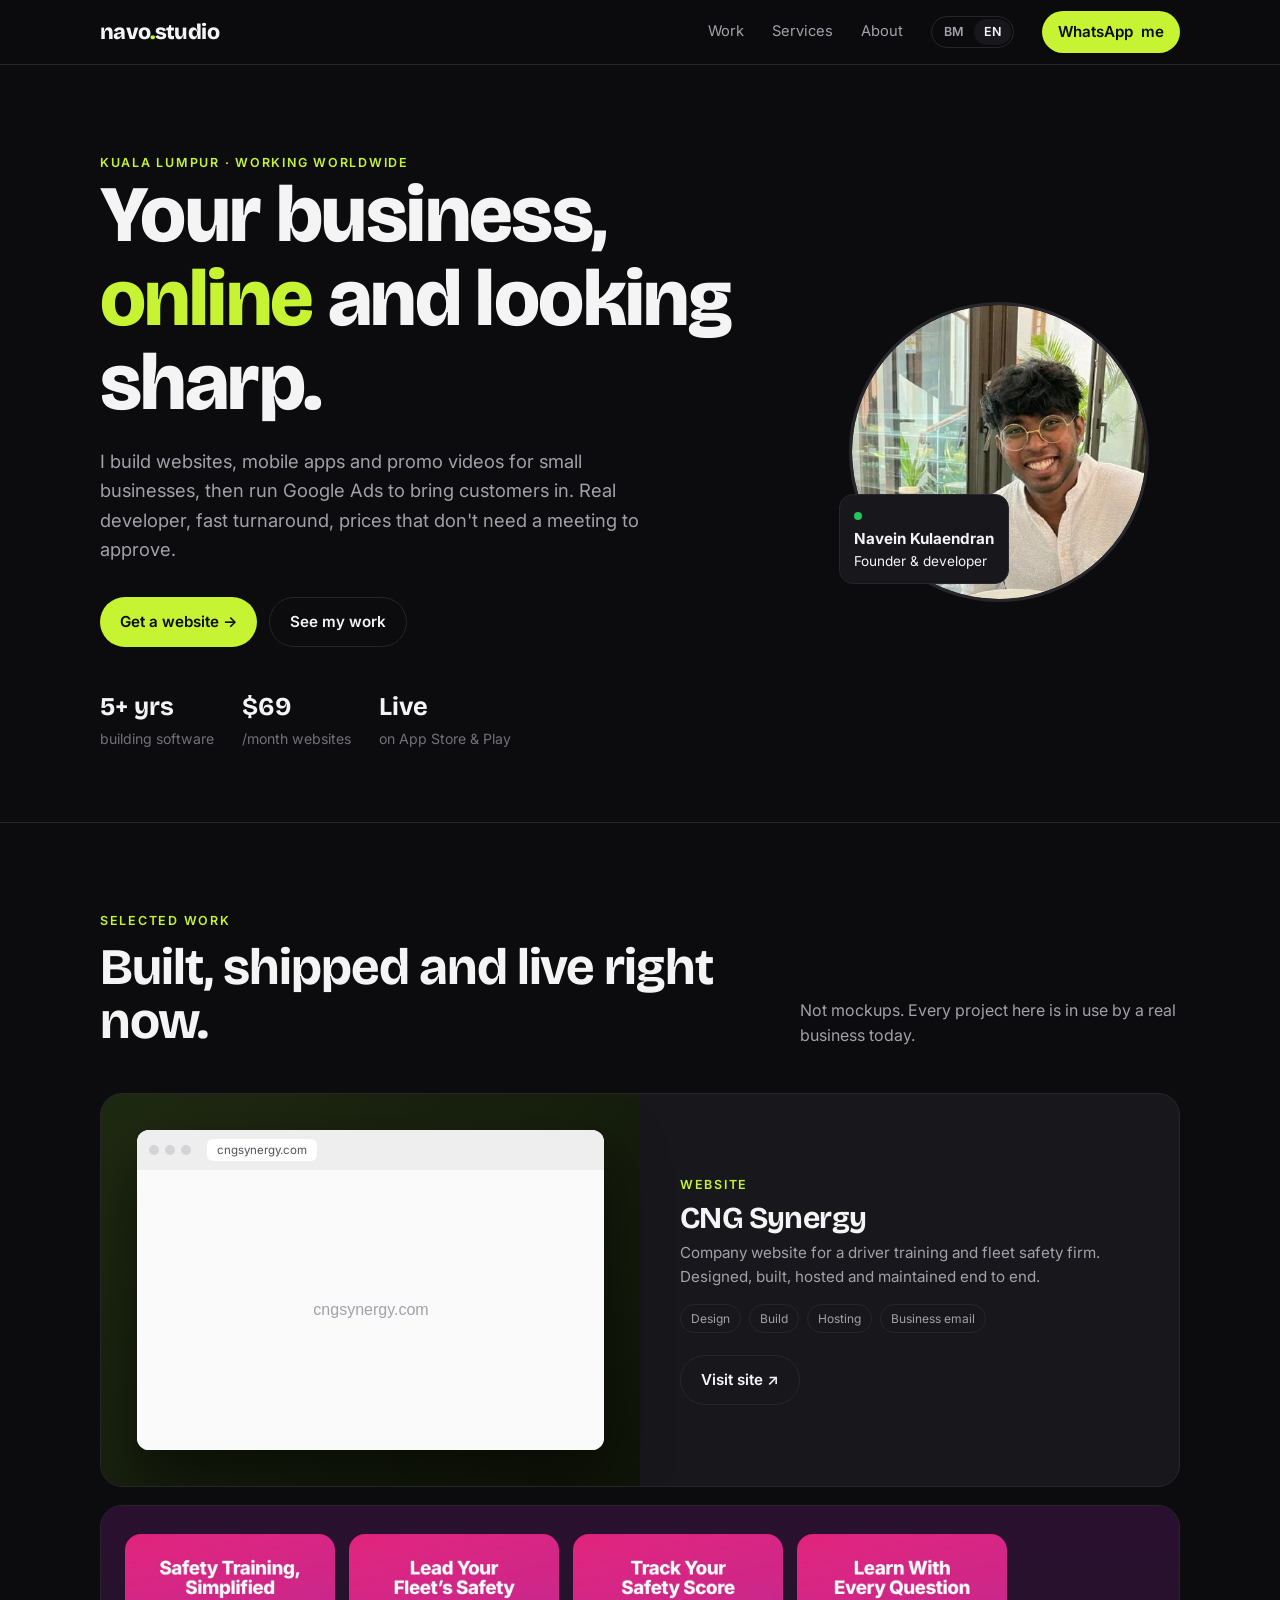
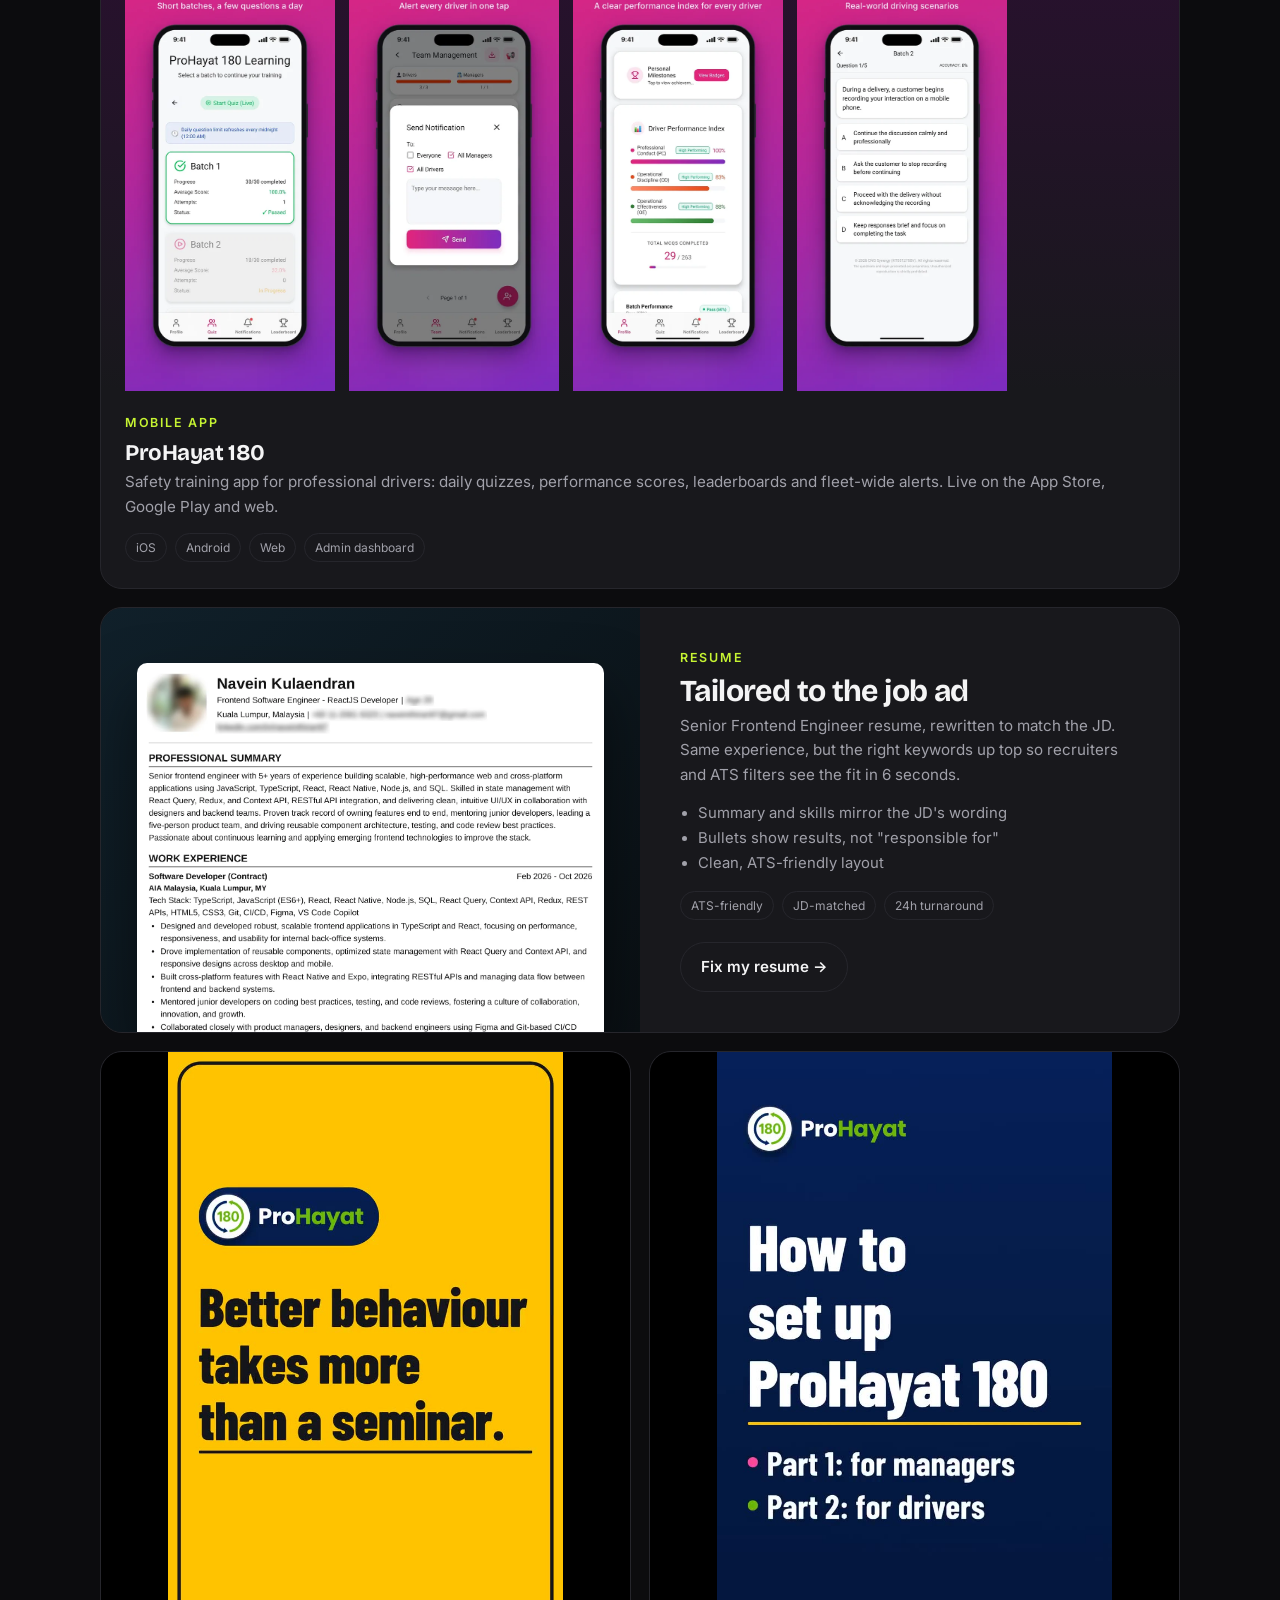
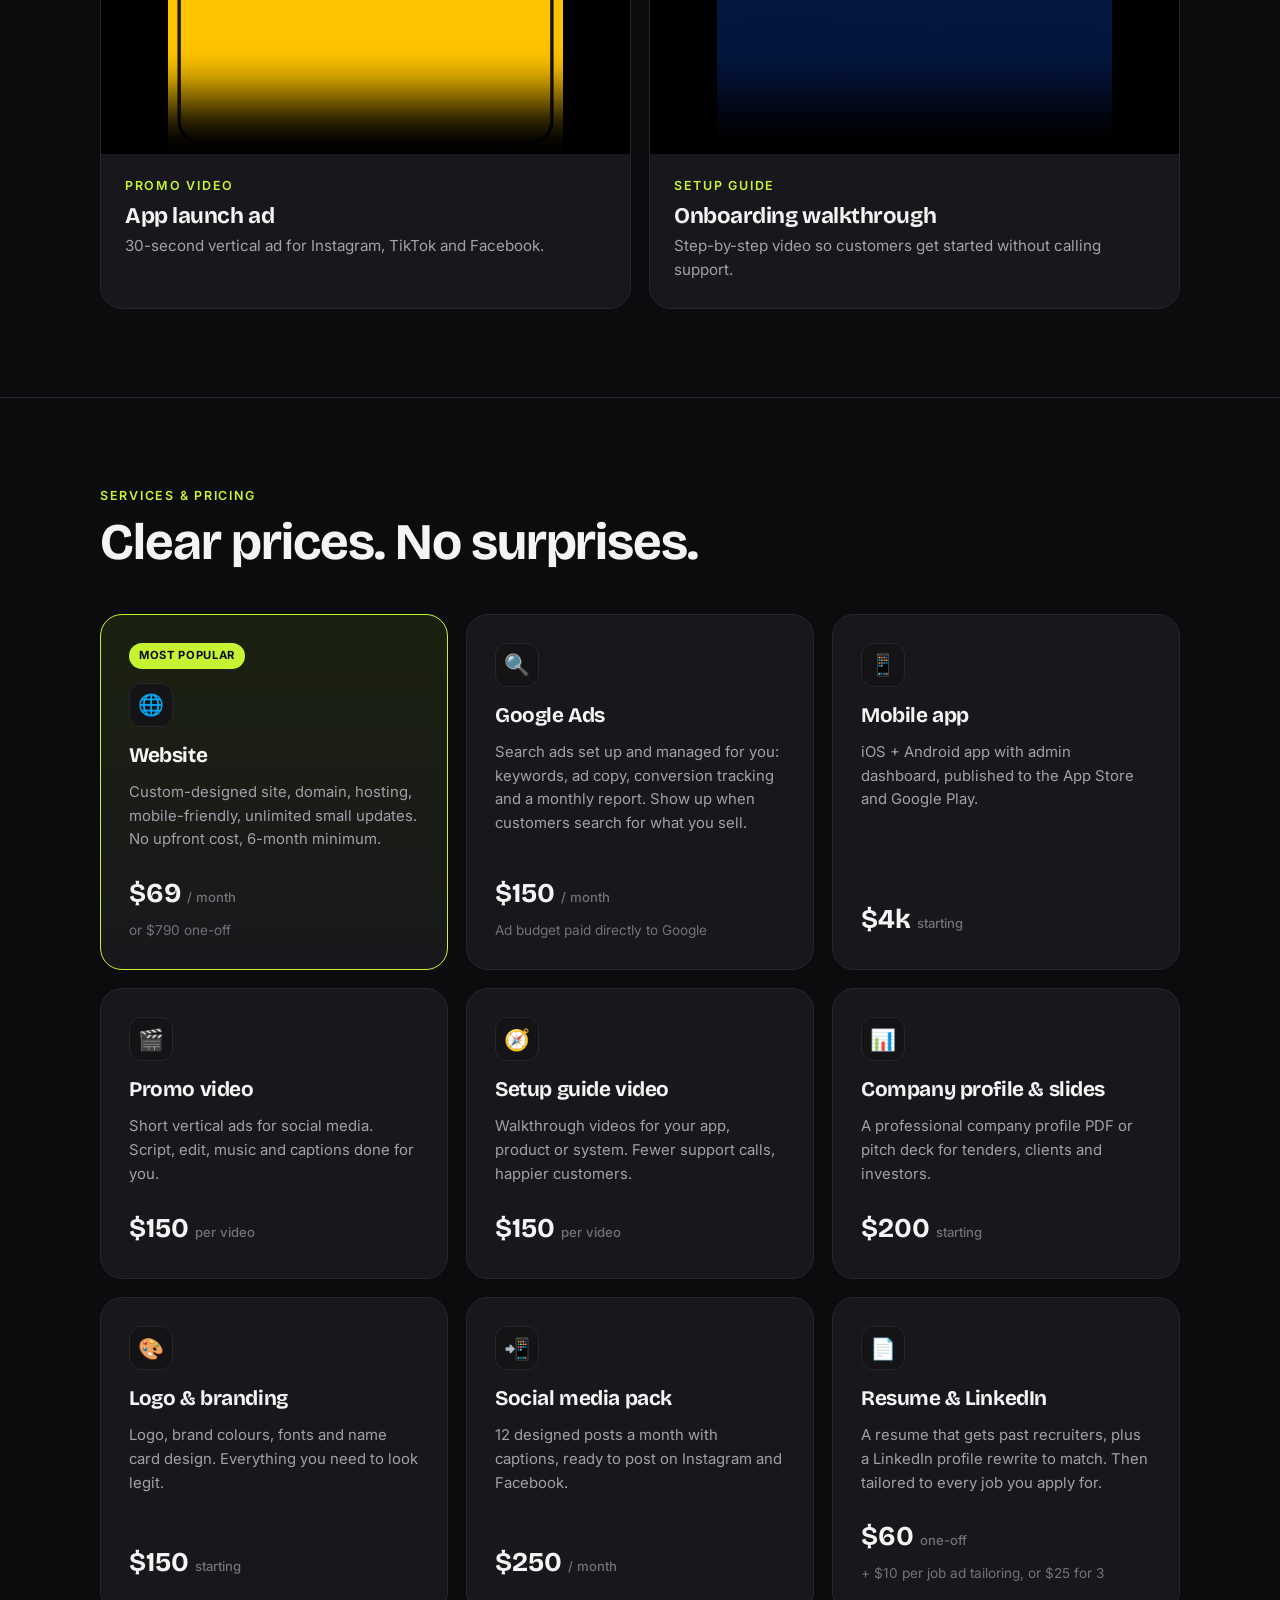
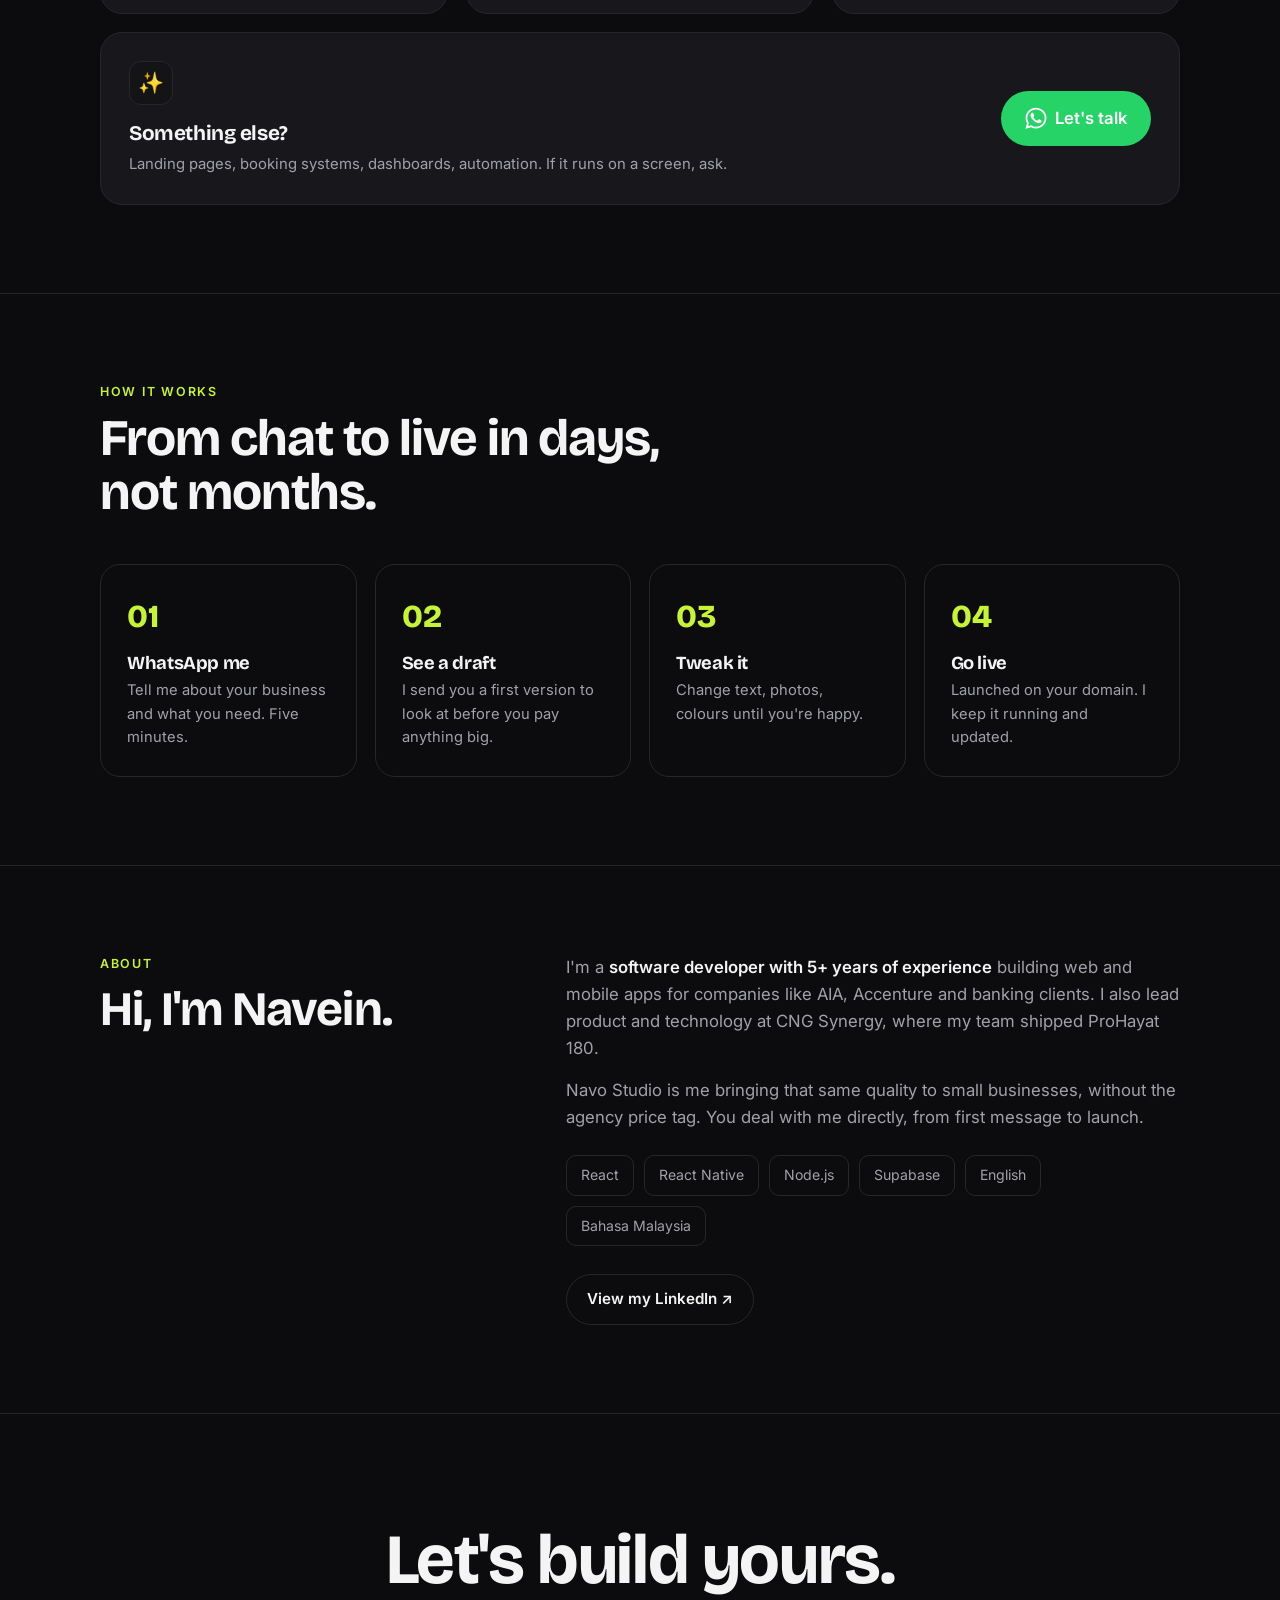
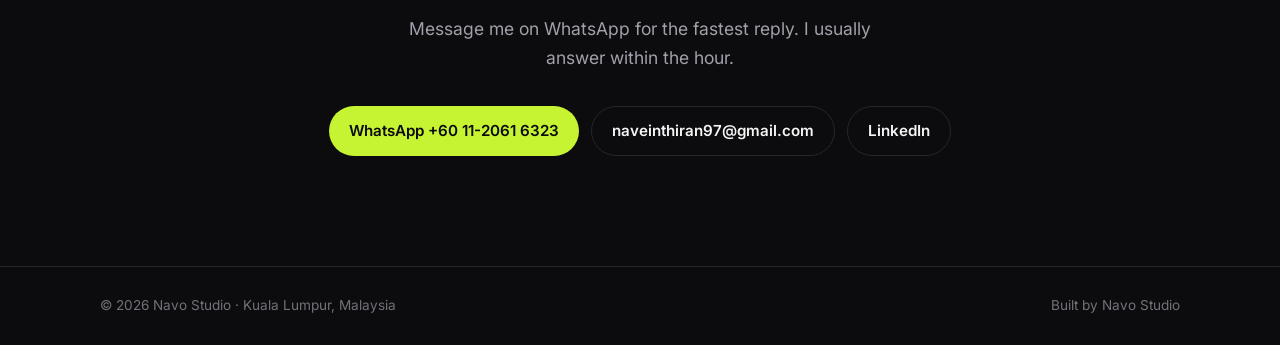
==== en/index.html @ 56743ff7 "Make Bahasa Malaysia the default, move English to /en Add a BM/EN toggle in the nav, hreflang tags a" ====
<!doctype html>
<html lang="en">
<head>
<meta charset="utf-8">
<meta name="viewport" content="width=device-width,initial-scale=1">
<title>Navo Studio — Websites, Apps & Promo Videos</title>
<meta name="description" content="Navo Studio builds websites, mobile apps, promo videos, branding and social media content, and runs Google Ads for growing businesses. Websites from RM149/month. Based in Kuala Lumpur, working worldwide.">
<meta property="og:title" content="Navo Studio — Websites, Apps & Promo Videos">
<meta property="og:description" content="Websites from RM149/month. Resumes tailored to every job, mobile apps and promo videos. Kuala Lumpur, working worldwide.">
<link rel="canonical" href="https://navo-studio.vercel.app/en/">
<link rel="alternate" hreflang="ms" href="https://navo-studio.vercel.app/">
<link rel="alternate" hreflang="en" href="https://navo-studio.vercel.app/en/">
<link rel="alternate" hreflang="x-default" href="https://navo-studio.vercel.app/">
<meta property="og:locale" content="en_MY">
<meta property="og:type" content="website">
<meta property="og:url" content="https://navo-studio.vercel.app/en/">
<meta property="og:image" content="https://navo-studio.vercel.app/assets/og.jpg">
<meta property="og:image:width" content="1200">
<meta property="og:image:height" content="630">
<meta name="twitter:card" content="summary_large_image">
<link rel="preconnect" href="https://fonts.googleapis.com">
<link href="https://fonts.googleapis.com/css2?family=Bricolage+Grotesque:opsz,wght@12..96,500;12..96,700;12..96,800&family=Inter:wght@400;500;600&display=swap" rel="stylesheet">
<link rel="stylesheet" href="../assets/site.css">
</head>
<body>

<nav><div class="wrap">
  <a href="#" class="logo">navo<span>.</span>studio</a>
  <div class="navlinks">
    <a href="#work">Work</a><a href="#services">Services</a><a href="#about">About</a>
    <div class="lang" role="group" aria-label="Language"><a href="../" hreflang="ms" lang="ms">BM</a><span aria-current="true">EN</span></div>
    <a href="https://wa.me/601120616323?text=Hi%20Navein%2C%20I%20saw%20Navo%20Studio" class="btn btn-accent" target="_blank" rel="noopener">WhatsApp<span class="wa-word"> me</span></a>
  </div>
</div></nav>

<header class="hero"><div class="wrap">
  <div>
    <div class="eyebrow">Kuala Lumpur · Working worldwide</div>
    <h1>Your business, <em>online</em> and looking sharp.</h1>
    <p class="lead">I build websites, mobile apps and promo videos for small businesses, then run Google Ads to bring customers in. Real developer, fast turnaround, prices that don't need a meeting to approve.</p>
    <div class="ctas">
      <a href="https://wa.me/601120616323?text=Hi%20Navein%2C%20I%20need%20a%20website" class="btn btn-accent" target="_blank" rel="noopener">Get a website →</a>
      <a href="#work" class="btn btn-ghost">See my work</a>
    </div>
    <div class="meta">
      <div><b>5+ yrs</b>building software</div>
      <div><b class="price" data-myr="RM149" data-usd="$69">RM149</b>/month websites</div>
      <div><b>Live</b>on App Store & Play</div>
    </div>
  </div>
  <div class="me">
    <img src="../assets/me.webp" alt="Navein Kulaendran, founder of Navo Studio" width="300" height="300">
    <div class="tag"><span class="dot"></span><b>Navein Kulaendran</b>Founder & developer</div>
  </div>
</div></header>

<section id="work"><div class="wrap">
  <div class="head">
    <div><div class="eyebrow">Selected work</div><h2>Built, shipped and live right now.</h2></div>
    <p>Not mockups. Every project here is in use by a real business today.</p>
  </div>
  <div class="work-grid">
    <div class="card w-site">
      <div class="shot"><div class="browser">
        <div class="bar"><i></i><i></i><i></i><span>cngsynergy.com</span></div>
        <div class="frame"><iframe src="https://cngsynergy.com" title="CNG Synergy website preview" tabindex="-1"></iframe></div>
      </div></div>
      <div class="body">
        <div class="eyebrow">Website</div>
        <h3 style="font-size:1.9rem;margin-top:8px">CNG Synergy</h3>
        <p>Company website for a driver training and fleet safety firm. Designed, built, hosted and maintained end to end.</p>
        <div class="chips"><span class="chip">Design</span><span class="chip">Build</span><span class="chip">Hosting</span><span class="chip">Business email</span></div>
        <a href="https://cngsynergy.com" target="_blank" rel="noopener" class="btn btn-ghost">Visit site ↗</a>
      </div>
    </div>

    <div class="card w-app">
      <div class="screens">
        <img src="../assets/app1.webp" alt="ProHayat 180 learning screen">
        <img src="../assets/app2.webp" alt="ProHayat 180 team notifications">
        <img src="../assets/app3.webp" alt="ProHayat 180 safety score">
        <img src="../assets/app4.webp" alt="ProHayat 180 quiz">
      </div>
      <div class="body">
        <div class="eyebrow">Mobile app</div>
        <h3 style="margin-top:8px">ProHayat 180</h3>
        <p>Safety training app for professional drivers: daily quizzes, performance scores, leaderboards and fleet-wide alerts. Live on the App Store, Google Play and web.</p>
        <div class="chips"><span class="chip">iOS</span><span class="chip">Android</span><span class="chip">Web</span><span class="chip">Admin dashboard</span></div>
      </div>
    </div>

    <div class="card w-cv">
      <div class="shot"><img src="../assets/resume.webp" alt="Sample resume tailored for a Senior Frontend Engineer role" loading="lazy"></div>
      <div class="body">
        <div class="eyebrow">Resume</div>
        <h3 style="font-size:1.9rem;margin-top:8px">Tailored to the job ad</h3>
        <p>Senior Frontend Engineer resume, rewritten to match the JD. Same experience, but the right keywords up top so recruiters and ATS filters see the fit in 6 seconds.</p>
        <ul><li>Summary and skills mirror the JD's wording</li><li>Bullets show results, not "responsible for"</li><li>Clean, ATS-friendly layout</li></ul>
        <div class="chips"><span class="chip">ATS-friendly</span><span class="chip">JD-matched</span><span class="chip">24h turnaround</span></div>
        <a href="https://wa.me/601120616323?text=Hi%20Navein%2C%20I%20want%20my%20resume%20tailored%20to%20a%20job" target="_blank" rel="noopener" class="btn btn-ghost">Fix my resume →</a>
      </div>
    </div>

    <div class="card w-vid">
      <div class="vbox"><video src="../assets/promo.mp4" poster="../assets/promo.jpg" controls playsinline preload="none"></video></div>
      <div class="body"><div class="eyebrow">Promo video</div><h3 style="margin-top:8px">App launch ad</h3><p>30-second vertical ad for Instagram, TikTok and Facebook.</p></div>
    </div>
    <div class="card w-vid">
      <div class="vbox"><video src="../assets/guide.mp4" poster="../assets/guide.jpg" controls playsinline preload="none"></video></div>
      <div class="body"><div class="eyebrow">Setup guide</div><h3 style="margin-top:8px">Onboarding walkthrough</h3><p>Step-by-step video so customers get started without calling support.</p></div>
    </div>
  </div>
</div></section>

<section id="services"><div class="wrap">
  <div class="head">
    <div><div class="eyebrow">Services & pricing</div><h2>Clear prices. No surprises.</h2></div>
  </div>
  <div class="svc">
    <div class="card hot">
      <span class="badge">Most popular</span>
      <div class="ic">🌐</div><h3>Website</h3>
      <p>Custom-designed site, domain, hosting, mobile-friendly, unlimited small updates. No upfront cost, 6-month minimum.</p>
      <div class="price" data-myr="RM149" data-usd="$69">RM149 <small>/ month</small></div>
      <div class="alt">or <span class="price-alt" data-myr="RM1,500" data-usd="$790">RM1,500</span> one-off</div>
    </div>
    <div class="card">
      <div class="ic">🔍</div><h3>Google Ads</h3>
      <p>Search ads set up and managed for you: keywords, ad copy, conversion tracking and a monthly report. Show up when customers search for what you sell.</p>
      <div class="price" data-myr="RM300" data-usd="$150">RM300 <small>/ month</small></div>
      <div class="alt">Ad budget paid directly to Google</div>
    </div>
    <div class="card">
      <div class="ic">📱</div><h3>Mobile app</h3>
      <p>iOS + Android app with admin dashboard, published to the App Store and Google Play.</p>
      <div class="price" data-myr="RM10k" data-usd="$4k">RM10k <small>starting</small></div>
    </div>
    <div class="card">
      <div class="ic">🎬</div><h3>Promo video</h3>
      <p>Short vertical ads for social media. Script, edit, music and captions done for you.</p>
      <div class="price" data-myr="RM300" data-usd="$150">RM300 <small>per video</small></div>
    </div>
    <div class="card">
      <div class="ic">🧭</div><h3>Setup guide video</h3>
      <p>Walkthrough videos for your app, product or system. Fewer support calls, happier customers.</p>
      <div class="price" data-myr="RM300" data-usd="$150">RM300 <small>per video</small></div>
    </div>
    <div class="card">
      <div class="ic">📊</div><h3>Company profile & slides</h3>
      <p>A professional company profile PDF or pitch deck for tenders, clients and investors.</p>
      <div class="price" data-myr="RM300" data-usd="$200">RM300 <small>starting</small></div>
    </div>
    <div class="card">
      <div class="ic">🎨</div><h3>Logo & branding</h3>
      <p>Logo, brand colours, fonts and name card design. Everything you need to look legit.</p>
      <div class="price" data-myr="RM250" data-usd="$150">RM250 <small>starting</small></div>
    </div>
    <div class="card">
      <div class="ic">📲</div><h3>Social media pack</h3>
      <p>12 designed posts a month with captions, ready to post on Instagram and Facebook.</p>
      <div class="price" data-myr="RM400" data-usd="$250">RM400 <small>/ month</small></div>
    </div>
    <div class="card">
      <div class="ic">📄</div><h3>Resume & LinkedIn</h3>
      <p>A resume that gets past recruiters, plus a LinkedIn profile rewrite to match. Then tailored to every job you apply for.</p>
      <div class="price" data-myr="RM100" data-usd="$60">RM100 <small>one-off</small></div>
      <div class="alt">+ <span class="price-alt" data-myr="RM20" data-usd="$10">RM20</span> per job ad tailoring, or <span class="price-alt" data-myr="RM50" data-usd="$25">RM50</span> for 3</div>
    </div>
    <div class="card wide">
      <div><div class="ic">✨</div><h3>Something else?</h3>
      <p>Landing pages, booking systems, dashboards, automation. If it runs on a screen, ask.</p></div>
      <a class="btn btn-wa" href="https://wa.me/601120616323?text=Hi%20Navein%2C%20I%20have%20a%20project%20in%20mind" target="_blank" rel="noopener"><svg width="22" height="22" viewBox="0 0 24 24" fill="currentColor" aria-hidden="true"><path d="M17.47 14.38c-.3-.15-1.76-.87-2.03-.97-.27-.1-.47-.15-.67.15-.2.3-.77.97-.94 1.17-.17.2-.35.22-.65.07-.3-.15-1.26-.46-2.4-1.48-.89-.79-1.49-1.77-1.66-2.07-.17-.3-.02-.46.13-.61.13-.13.3-.35.45-.52.15-.17.2-.3.3-.5.1-.2.05-.37-.02-.52-.08-.15-.67-1.62-.92-2.22-.24-.58-.49-.5-.67-.51h-.57c-.2 0-.52.07-.8.37-.27.3-1.04 1.02-1.04 2.48s1.07 2.88 1.21 3.08c.15.2 2.1 3.2 5.08 4.49.71.31 1.26.49 1.69.63.71.23 1.36.2 1.87.12.57-.09 1.76-.72 2.01-1.41.25-.7.25-1.29.17-1.41-.07-.13-.27-.2-.57-.35zM12.04 21.5h-.01a9.43 9.43 0 0 1-4.8-1.32l-.35-.2-3.57.93.95-3.48-.22-.36a9.4 9.4 0 0 1-1.44-5.02c0-5.2 4.24-9.44 9.45-9.44a9.38 9.38 0 0 1 6.68 2.77 9.38 9.38 0 0 1 2.76 6.68c0 5.21-4.24 9.44-9.45 9.44zm8.04-17.48A11.3 11.3 0 0 0 12.04.7C5.77.7.67 5.8.67 12.07c0 2 .52 3.96 1.52 5.68L.57 23.7l6.08-1.6a11.33 11.33 0 0 0 5.4 1.38h.01c6.27 0 11.37-5.1 11.37-11.37 0-3.04-1.18-5.9-3.33-8.05z"/></svg> Let's talk</a>
    </div>
  </div>
</div></section>

<section><div class="wrap">
  <div class="head"><div><div class="eyebrow">How it works</div><h2>From chat to live in days, not months.</h2></div></div>
  <div class="steps">
    <div class="step"><h3>WhatsApp me</h3><p>Tell me about your business and what you need. Five minutes.</p></div>
    <div class="step"><h3>See a draft</h3><p>I send you a first version to look at before you pay anything big.</p></div>
    <div class="step"><h3>Tweak it</h3><p>Change text, photos, colours until you're happy.</p></div>
    <div class="step"><h3>Go live</h3><p>Launched on your domain. I keep it running and updated.</p></div>
  </div>
</div></section>

<section id="about"><div class="wrap about">
  <div><div class="eyebrow">About</div><h2 style="font-size:clamp(2rem,4.4vw,3rem);margin-top:10px">Hi, I'm Navein.</h2></div>
  <div>
    <p>I'm a <b>software developer with 5+ years of experience</b> building web and mobile apps for companies like AIA, Accenture and banking clients. I also lead product and technology at CNG Synergy, where my team shipped ProHayat 180.</p>
    <p>Navo Studio is me bringing that same quality to small businesses, without the agency price tag. You deal with me directly, from first message to launch.</p>
    <div class="logos"><span>React</span><span>React Native</span><span>Node.js</span><span>Supabase</span><span>English</span><span>Bahasa Malaysia</span></div>
    <div style="margin-top:28px"><a href="https://www.linkedin.com/in/naveinthiran97" target="_blank" rel="noopener" class="btn btn-ghost">View my LinkedIn ↗</a></div>
  </div>
</div></section>

<section class="contact"><div class="wrap">
  <h2>Let's build yours.</h2>
  <p>Message me on WhatsApp for the fastest reply. I usually answer within the hour.</p>
  <div class="ctas">
    <a href="https://wa.me/601120616323?text=Hi%20Navein%2C%20I%20saw%20Navo%20Studio" class="btn btn-accent" target="_blank" rel="noopener">WhatsApp +60 11-2061 6323</a>
    <a href="mailto:naveinthiran97@gmail.com" class="btn btn-ghost">naveinthiran97@gmail.com</a>
    <a href="https://www.linkedin.com/in/naveinthiran97" class="btn btn-ghost" target="_blank" rel="noopener">LinkedIn</a>
  </div>
</div></section>

<footer><div class="wrap"><span>© 2026 Navo Studio · Kuala Lumpur, Malaysia</span><span>Built by Navo Studio</span></div></footer>

<script>
(function(){
  var tz='';try{tz=Intl.DateTimeFormat().resolvedOptions().timeZone||''}catch(e){}
  var c=/^Asia\/(Kuala_Lumpur|Kuching)$/.test(tz)?'myr':'usd';
  if(c==='myr')return;
  document.querySelectorAll('[data-myr]').forEach(function(el){
    var t=el.firstChild; if(t&&t.nodeType===3){t.nodeValue=el.dataset.usd+(el.children.length?' ':'')}
  });
})();
</script>
</body>
</html>
---- assets/site.css ----
:root{
  --bg:#0c0c0e;--bg2:#141417;--card:#18181c;--line:#26262c;
  --text:#f4f4f5;--mute:#a1a1aa;--dim:#71717a;
  --accent:#c6f432;--accent-ink:#0c0c0e;
}
*{box-sizing:border-box;margin:0;padding:0}
html{scroll-behavior:smooth}
body{background:var(--bg);color:var(--text);font-family:Inter,system-ui,sans-serif;line-height:1.6;-webkit-font-smoothing:antialiased}
a{color:inherit;text-decoration:none}
img,video{display:block;max-width:100%}
.wrap{max-width:1120px;margin:0 auto;padding:0 20px}
h1,h2,h3{font-family:'Bricolage Grotesque',sans-serif;line-height:1.05;letter-spacing:-.02em}
.eyebrow{font-size:.78rem;font-weight:600;letter-spacing:.14em;text-transform:uppercase;color:var(--accent)}

/* nav */
nav{position:sticky;top:0;z-index:20;background:rgba(12,12,14,.8);backdrop-filter:blur(12px);border-bottom:1px solid var(--line)}
nav .wrap{display:flex;align-items:center;justify-content:space-between;height:64px}
.logo{font-family:'Bricolage Grotesque';font-weight:800;font-size:1.35rem;letter-spacing:-.03em}
.logo span{color:var(--accent)}
.navlinks{display:flex;gap:28px;align-items:center;font-size:.92rem;color:var(--mute)}
.navlinks a:hover{color:var(--text)}
.btn{display:inline-flex;align-items:center;gap:8px;padding:12px 20px;border-radius:999px;font-weight:600;font-size:.95rem;transition:transform .15s,background .15s}
.btn:hover{transform:translateY(-1px)}
.btn-accent{background:var(--accent);color:var(--accent-ink)}
.btn-ghost{border:1px solid var(--line);color:var(--text)}
.btn-ghost:hover{background:var(--card)}
.navlinks .btn{padding:9px 16px;color:var(--accent-ink)}
@media(max-width:760px){.navlinks>a:not(.btn){display:none}.navlinks{gap:10px}.navlinks .btn{padding:8px 13px;font-size:.85rem;white-space:nowrap}}

/* hero */
.hero{padding:88px 0 72px}
.hero .wrap{display:grid;grid-template-columns:1.3fr .7fr;gap:48px;align-items:center}
.hero h1{font-size:clamp(2.6rem,6.4vw,5rem);font-weight:800}
.hero h1 em{font-style:normal;color:var(--accent)}
.hero p.lead{margin:22px 0 32px;font-size:1.15rem;color:var(--mute);max-width:540px}
.hero .ctas{display:flex;gap:12px;flex-wrap:wrap}
.hero .meta{display:flex;gap:28px;margin-top:40px;flex-wrap:wrap}
.hero .meta div{font-size:.88rem;color:var(--dim)}
.hero .meta b{display:block;font-family:'Bricolage Grotesque';font-size:1.6rem;color:var(--text)}
.me{position:relative;justify-self:center}
.me img{width:300px;height:auto;aspect-ratio:1;object-fit:cover;border-radius:50%;border:3px solid var(--line)}
.me .tag{position:absolute;bottom:18px;left:-10px;background:var(--card);border:1px solid var(--line);border-radius:14px;padding:10px 14px;font-size:.85rem}
.me .tag b{display:block;font-size:.95rem}
.dot{display:inline-block;width:8px;height:8px;border-radius:50%;background:#22c55e;margin-right:6px}
@media(max-width:860px){.hero .wrap{grid-template-columns:1fr}.me{order:-1}.me img{width:180px}.me .tag{position:static;margin-top:12px;text-align:center}.hero{padding-top:48px}}

section{padding:88px 0;border-top:1px solid var(--line)}
.head{display:flex;justify-content:space-between;align-items:end;gap:24px;margin-bottom:44px;flex-wrap:wrap}
.head h2{font-size:clamp(2rem,4.4vw,3.2rem);margin-top:10px;max-width:640px}
.head p{color:var(--mute);max-width:380px}

/* work */
.work-grid{display:grid;grid-template-columns:repeat(6,1fr);gap:18px}
.card{background:var(--card);border:1px solid var(--line);border-radius:22px;overflow:hidden}
.card .body{padding:22px 24px 26px}
.card h3{font-size:1.4rem;margin-bottom:6px}
.card p{color:var(--mute);font-size:.95rem}
.chips{display:flex;gap:8px;flex-wrap:wrap;margin-top:14px}
.chip{font-size:.75rem;padding:4px 10px;border-radius:999px;border:1px solid var(--line);color:var(--mute)}
.w-site{grid-column:span 6;display:grid;grid-template-columns:1fr 1fr}
.w-site .shot{background:linear-gradient(135deg,#1f2a12,#0f1408);display:flex;align-items:center;justify-content:center;padding:36px;min-height:280px}
.browser{width:100%;background:#fff;border-radius:12px;overflow:hidden;box-shadow:0 30px 60px rgba(0,0,0,.5)}
.browser .bar{background:#eee;padding:9px 12px;display:flex;gap:6px;align-items:center}
.browser .bar i{width:10px;height:10px;border-radius:50%;background:#d4d4d8}
.browser .bar span{margin-left:10px;font-size:.72rem;color:#52525b;background:#fff;border-radius:6px;padding:2px 10px}
.browser .frame{position:relative;height:280px;overflow:hidden;background:#fafafa url("data:image/svg+xml,%3Csvg xmlns='http://www.w3.org/2000/svg' width='300' height='40'%3E%3Ctext x='150' y='25' font-family='sans-serif' font-size='16' fill='%23a1a1aa' text-anchor='middle'%3Ecngsynergy.com%3C/text%3E%3C/svg%3E") center/300px no-repeat}
.browser iframe{width:200%;height:560px;border:0;transform:scale(.5);transform-origin:0 0;margin-bottom:-280px;pointer-events:none}
.w-site .body{display:flex;flex-direction:column;justify-content:center;padding:40px}
.w-site .body a{margin-top:22px;align-self:flex-start}
.w-app{grid-column:span 6}
.screens{display:flex;gap:14px;padding:28px 24px 0;overflow-x:auto;scrollbar-width:none;background:linear-gradient(180deg,#2a1030,#18181c)}
.screens img{width:210px;flex:none;border-radius:16px 16px 0 0}
.w-vid{grid-column:span 3}
.w-vid .vbox{background:#000;display:flex;justify-content:center}
.w-vid video{height:min(78vh,720px);width:auto;max-width:100%;aspect-ratio:9/16;object-fit:contain;background:#000}
.w-cv{grid-column:span 6;display:grid;grid-template-columns:1fr 1fr}
.w-cv .shot{background:linear-gradient(135deg,#10202a,#0a1014);padding:36px 36px 0;display:flex;justify-content:center;align-items:flex-end;max-height:440px;overflow:hidden}
.w-cv .shot img{width:100%;max-width:520px;border-radius:10px 10px 0 0;box-shadow:0 30px 60px rgba(0,0,0,.5)}
.w-cv .body{display:flex;flex-direction:column;justify-content:center;padding:40px}
.w-cv ul{margin:14px 0 0 18px;color:var(--mute);font-size:.93rem;line-height:1.7}
.w-cv .body a{margin-top:22px;align-self:flex-start}
@media(max-width:860px){.w-site{grid-template-columns:1fr}.w-vid{grid-column:span 6}}
@media(max-width:860px){.w-cv{grid-template-columns:1fr}.w-cv .shot{max-height:340px}}

/* services */
.svc{display:grid;grid-template-columns:repeat(3,1fr);gap:18px}
@media(max-width:1000px){.svc{grid-template-columns:1fr 1fr}}
.svc .card{padding:28px;display:flex;flex-direction:column}
.svc .card.hot{border-color:var(--accent);background:linear-gradient(180deg,#1b2110,var(--card))}
.svc .ic{width:44px;height:44px;border-radius:12px;background:var(--bg2);border:1px solid var(--line);display:flex;align-items:center;justify-content:center;font-size:1.3rem;margin-bottom:18px}
.svc h3{font-size:1.3rem}
.svc p{color:var(--mute);font-size:.93rem;margin:8px 0 20px;flex:1}
.price{font-family:'Bricolage Grotesque';font-size:1.7rem;font-weight:700}
.price small{font-family:Inter;font-size:.82rem;color:var(--dim);font-weight:500}
.svc .card.wide{grid-column:1/-1;flex-direction:row;align-items:center;justify-content:space-between;gap:24px}
.svc .card.wide p{margin-bottom:0}
.btn-wa{background:#25d366;color:#fff;font-size:1.05rem;padding:14px 24px;flex:none}
@media(max-width:600px){.svc .card.wide{flex-direction:column;align-items:flex-start}}
.alt{font-size:.85rem;color:var(--dim);margin-top:4px}
.badge{align-self:flex-start;font-size:.7rem;font-weight:700;letter-spacing:.06em;text-transform:uppercase;background:var(--accent);color:var(--accent-ink);padding:4px 10px;border-radius:999px;margin-bottom:14px}
@media(max-width:600px){.svc{grid-template-columns:1fr}}

/* steps */
.steps{display:grid;grid-template-columns:repeat(4,1fr);gap:18px;counter-reset:s}
.step{padding:26px;border-radius:20px;border:1px solid var(--line)}
.step::before{counter-increment:s;content:"0" counter(s);font-family:'Bricolage Grotesque';font-weight:800;font-size:2rem;color:var(--accent)}
.step h3{font-size:1.15rem;margin:12px 0 6px}
.step p{color:var(--mute);font-size:.92rem}
@media(max-width:860px){.steps{grid-template-columns:1fr 1fr}}
@media(max-width:520px){.steps{grid-template-columns:1fr}}

/* about */
.about{display:grid;grid-template-columns:.8fr 1.2fr;gap:56px;align-items:start}
.about p{color:var(--mute);margin-bottom:16px;font-size:1.05rem}
.about p b{color:var(--text);font-weight:600}
.logos{display:flex;flex-wrap:wrap;gap:10px;margin-top:24px}
.logos span{padding:8px 14px;border:1px solid var(--line);border-radius:10px;font-size:.88rem;color:var(--mute)}
@media(max-width:860px){.about{grid-template-columns:1fr;gap:20px}}

/* contact */
.contact{text-align:center;padding:110px 0}
.contact h2{font-size:clamp(2.4rem,6vw,4.4rem)}
.contact p{color:var(--mute);margin:18px auto 34px;max-width:520px;font-size:1.1rem}
.contact .ctas{display:flex;gap:12px;justify-content:center;flex-wrap:wrap}
footer{border-top:1px solid var(--line);padding:28px 0;color:var(--dim);font-size:.85rem}
footer .wrap{display:flex;justify-content:space-between;flex-wrap:wrap;gap:12px}

/* language toggle */
.lang{display:inline-flex;flex:none;border:1px solid var(--line);border-radius:999px;padding:2px;font-size:.78rem;font-weight:600;line-height:1.2}
.lang a,.lang span{padding:6px 10px;border-radius:999px}
.lang span{background:var(--card);color:var(--text)}
@media(max-width:440px){.wa-word{display:none}}
@media(max-width:360px){.logo{font-size:1.15rem}.lang a,.lang span{padding:6px 8px}.navlinks .btn{padding:8px 11px}}
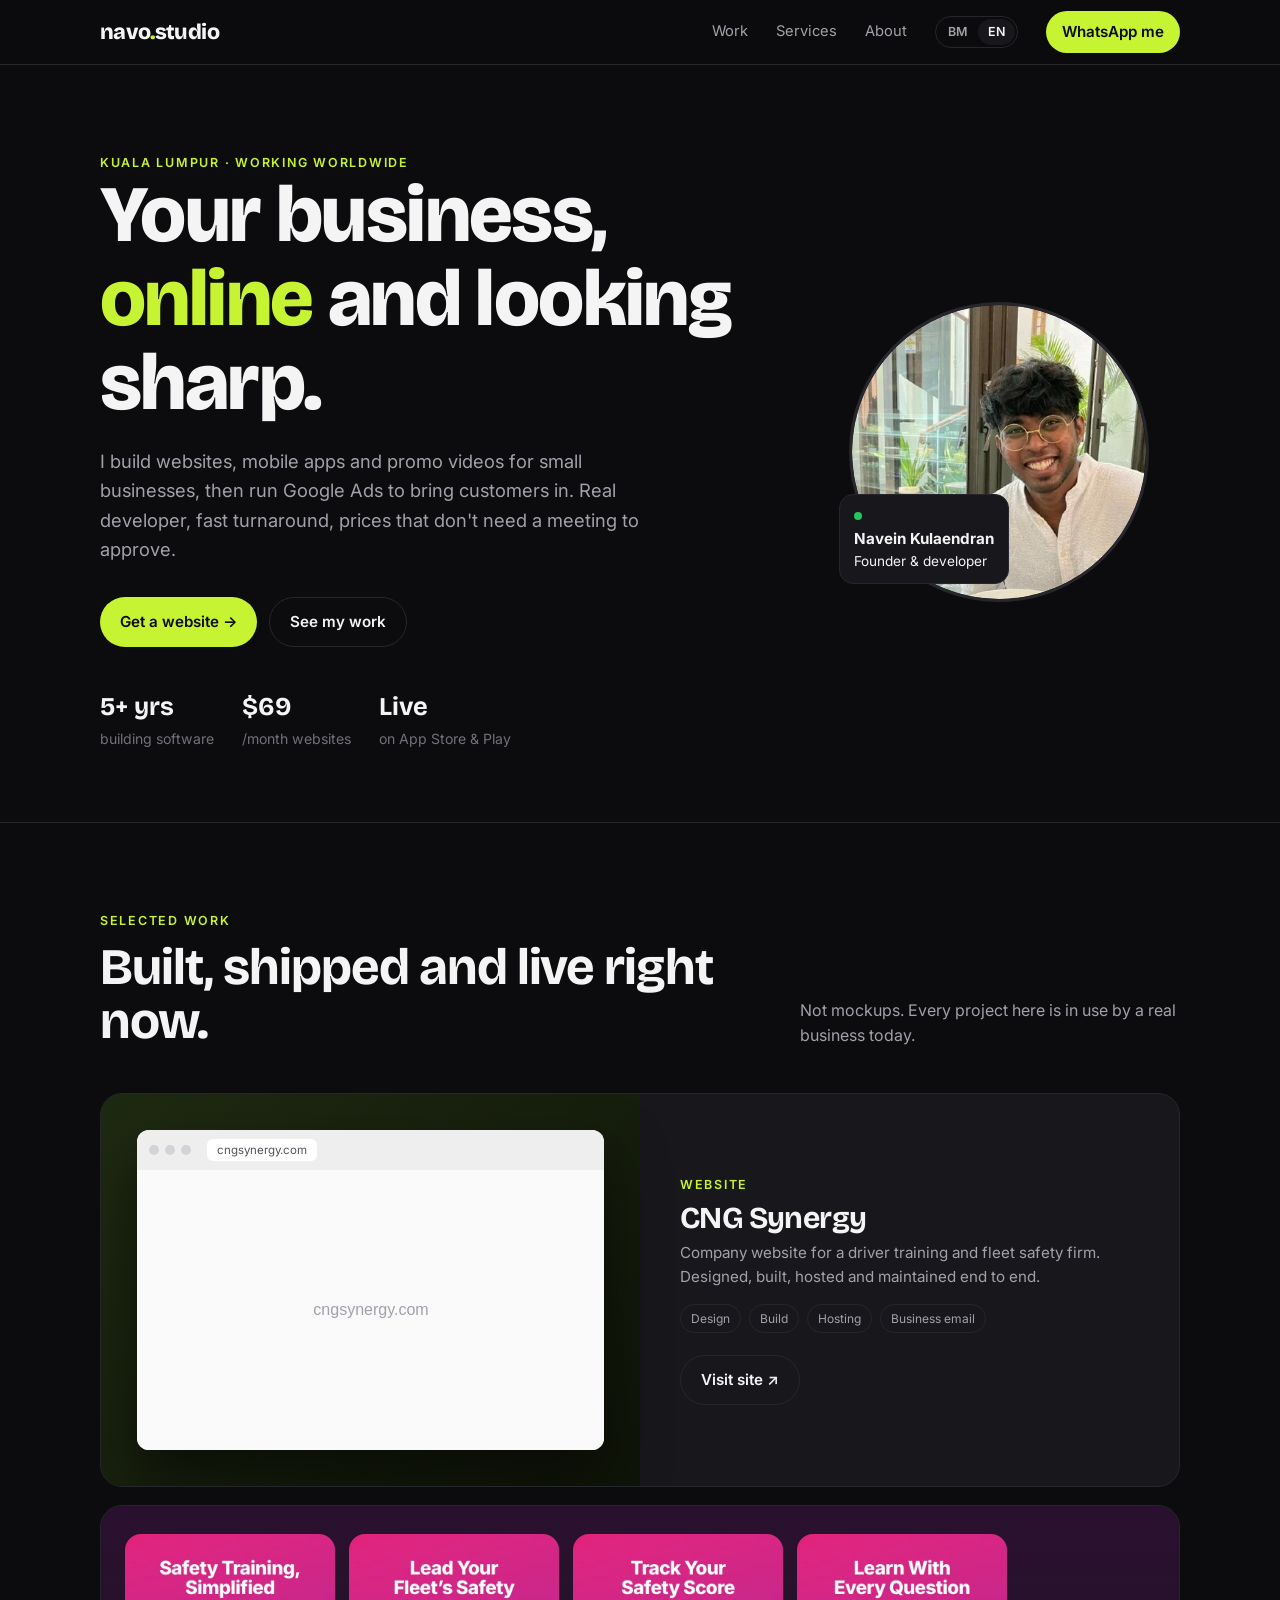
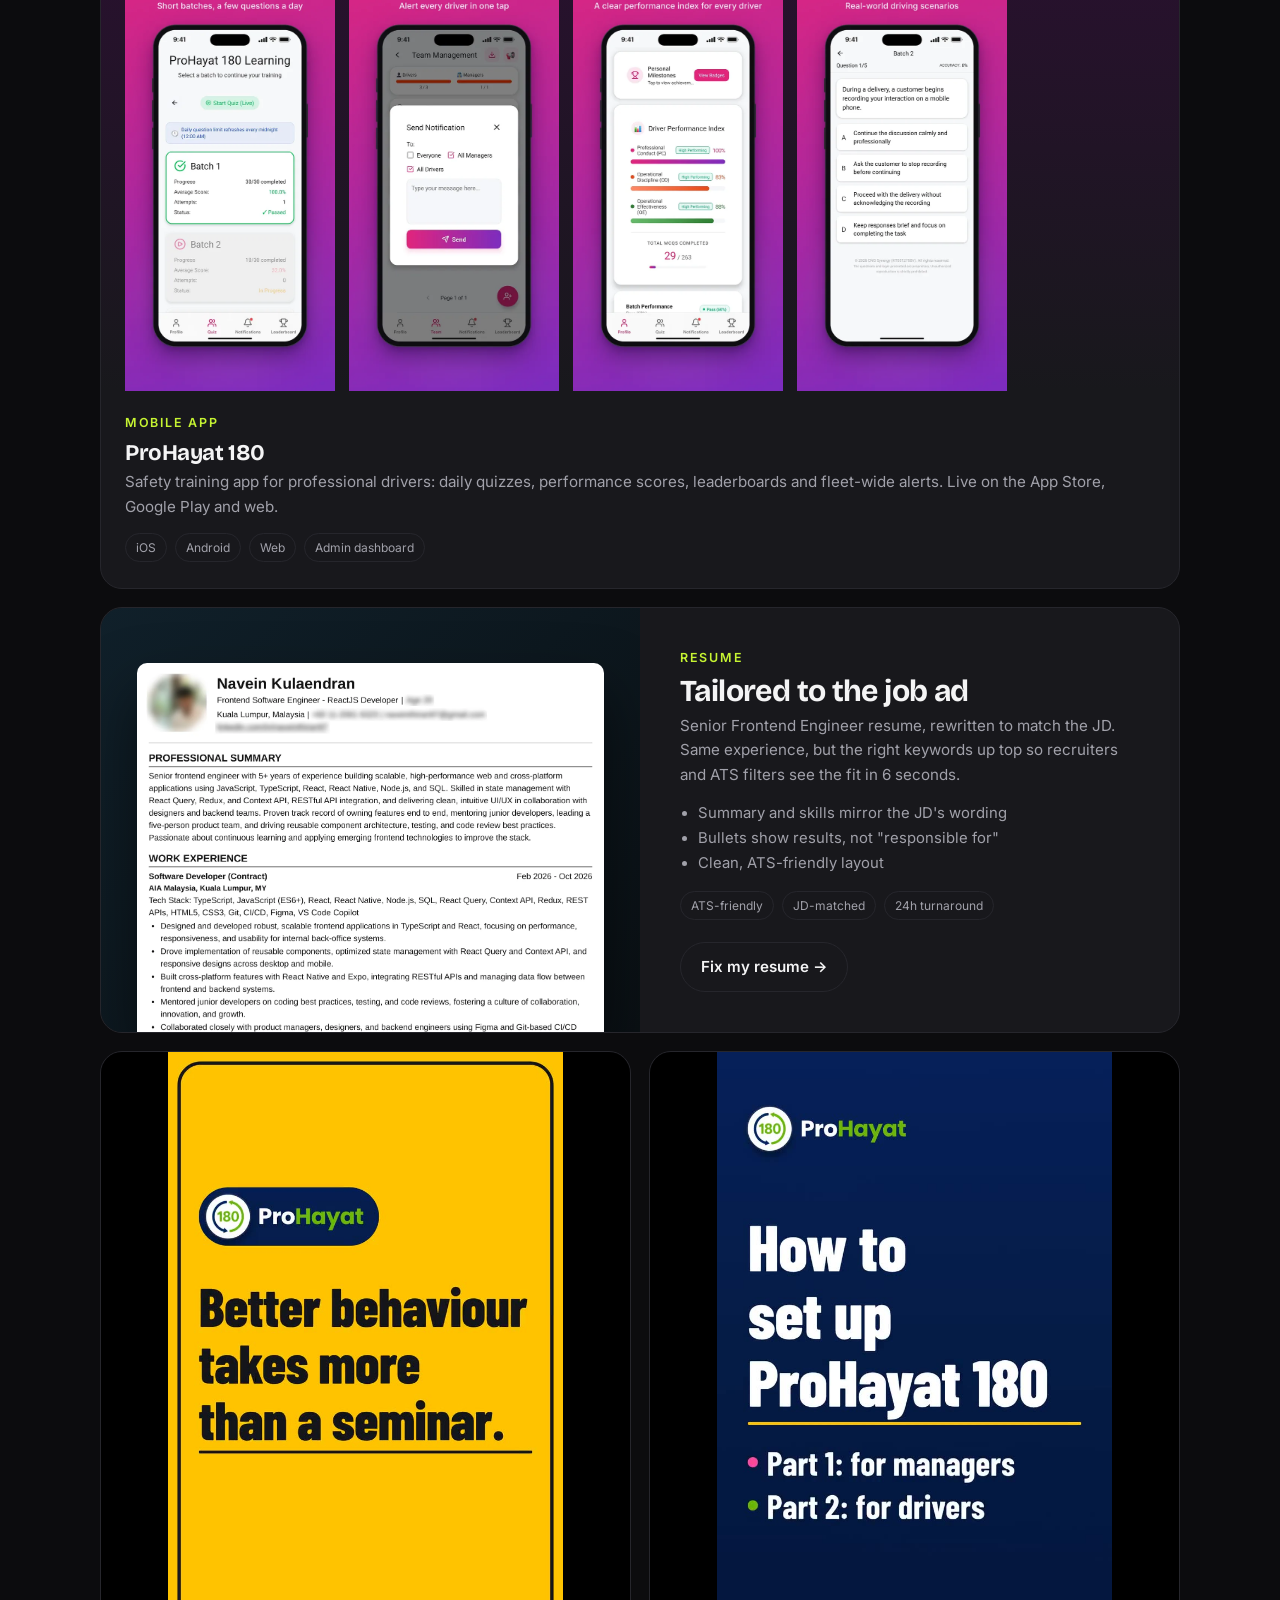
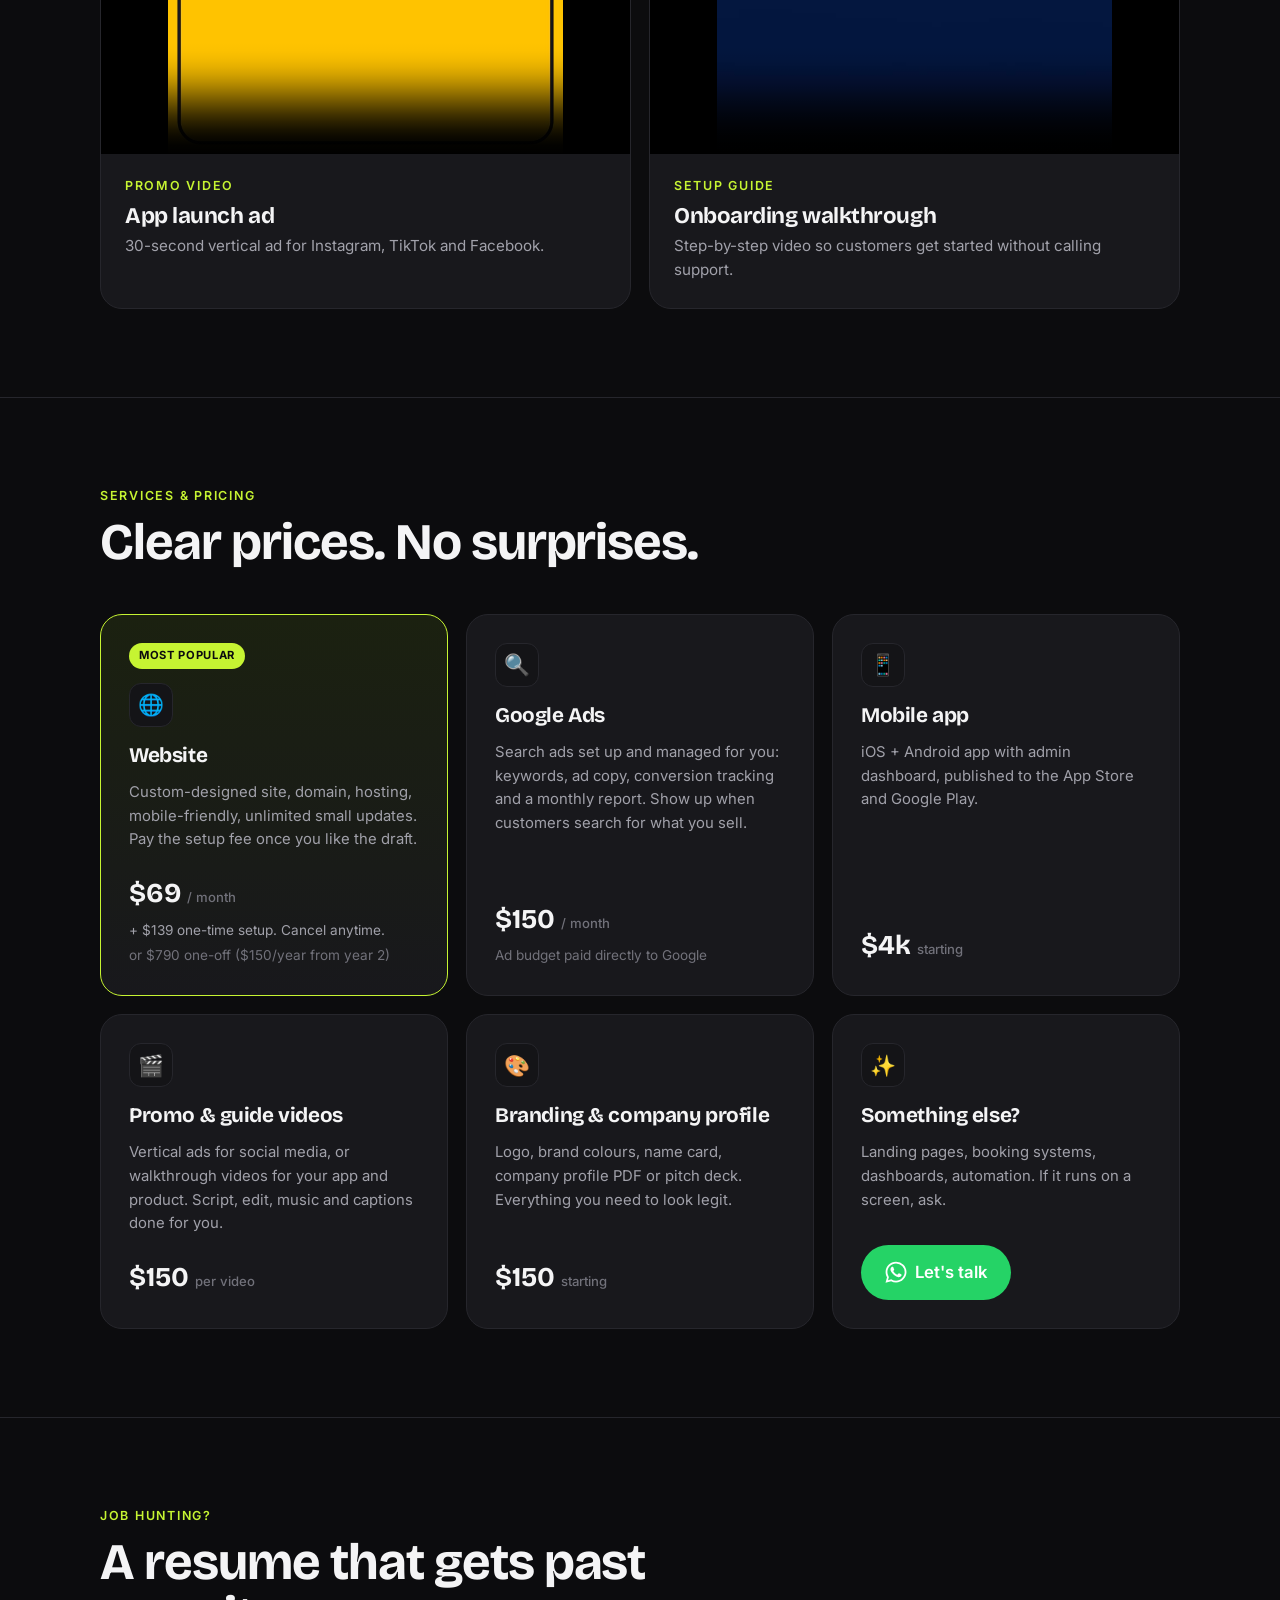
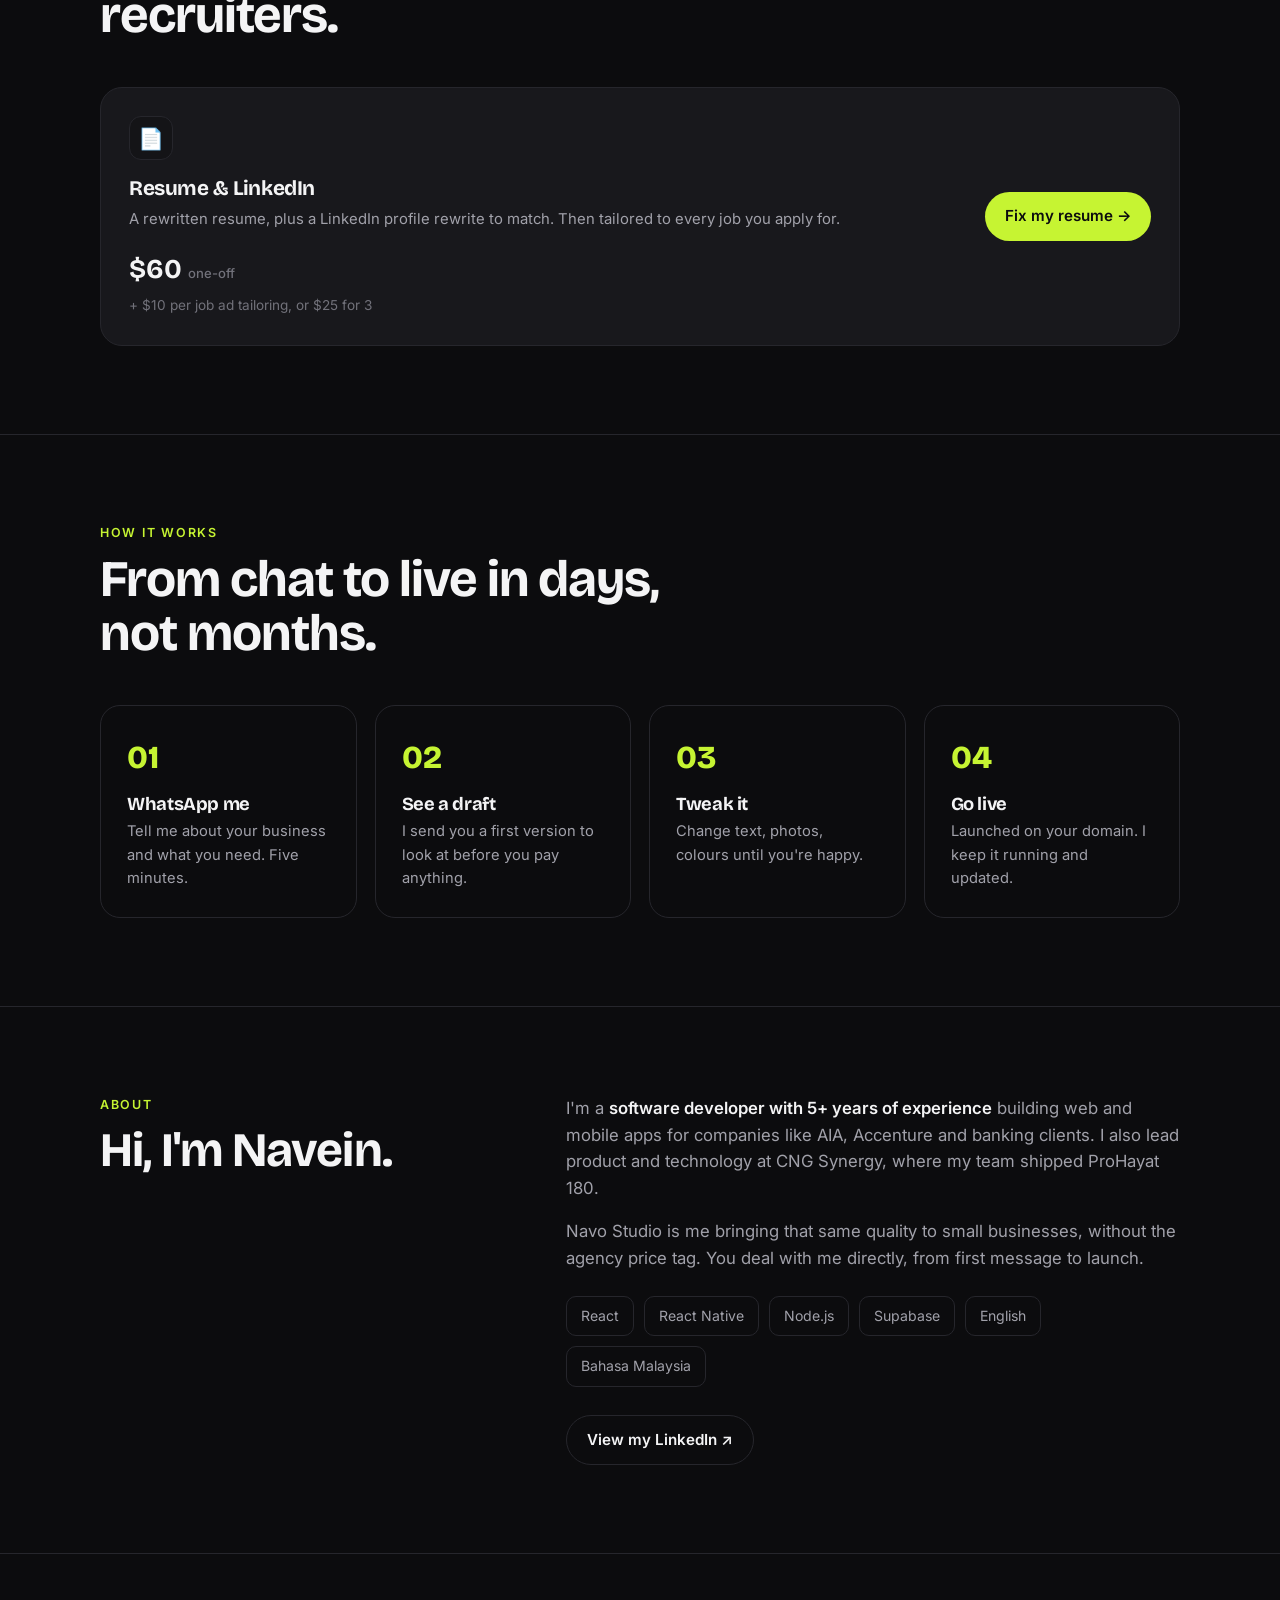
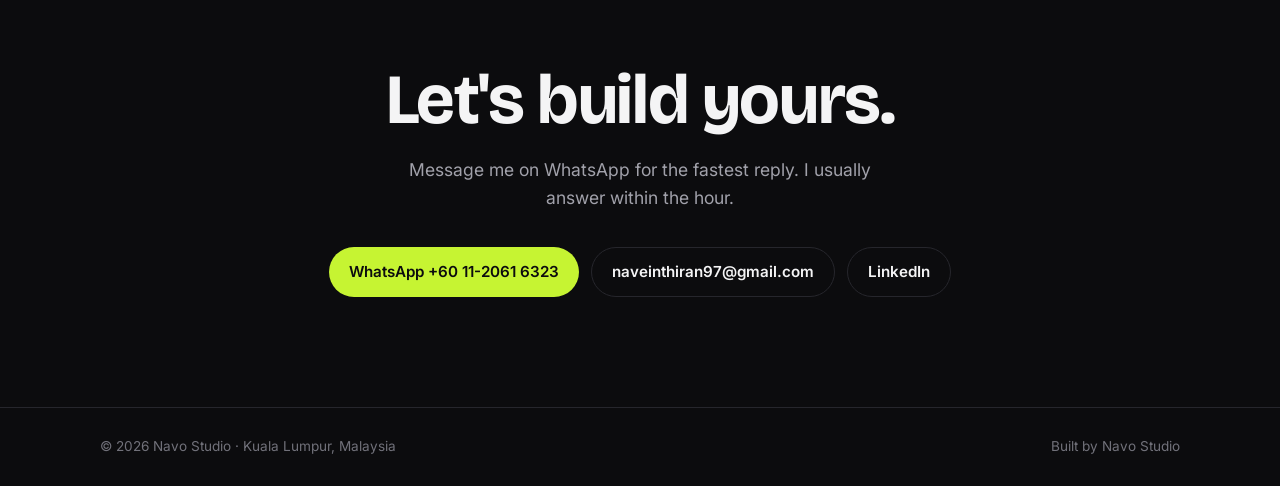
==== commit be56d66f: "Trim services to five and add website setup fee Merge video and branding cards, drop social media pa" ====
--- a/en/index.html
+++ b/en/index.html
@@ -4,7 +4,7 @@
 <meta charset="utf-8">
 <meta name="viewport" content="width=device-width,initial-scale=1">
 <title>Navo Studio — Websites, Apps & Promo Videos</title>
-<meta name="description" content="Navo Studio builds websites, mobile apps, promo videos, branding and social media content, and runs Google Ads for growing businesses. Websites from RM149/month. Based in Kuala Lumpur, working worldwide.">
+<meta name="description" content="Navo Studio builds websites, mobile apps, promo videos and branding, and runs Google Ads for growing businesses. Websites from RM149/month. Based in Kuala Lumpur, working worldwide.">
 <meta property="og:title" content="Navo Studio — Websites, Apps & Promo Videos">
 <meta property="og:description" content="Websites from RM149/month. Resumes tailored to every job, mobile apps and promo videos. Kuala Lumpur, working worldwide.">
 <link rel="canonical" href="https://navo-studio.vercel.app/en/">
@@ -120,9 +120,10 @@
     <div class="card hot">
       <span class="badge">Most popular</span>
       <div class="ic">🌐</div><h3>Website</h3>
-      <p>Custom-designed site, domain, hosting, mobile-friendly, unlimited small updates. No upfront cost, 6-month minimum.</p>
+      <p>Custom-designed site, domain, hosting, mobile-friendly, unlimited small updates. Pay the setup fee once you like the draft.</p>
       <div class="price" data-myr="RM149" data-usd="$69">RM149 <small>/ month</small></div>
-      <div class="alt">or <span class="price-alt" data-myr="RM1,500" data-usd="$790">RM1,500</span> one-off</div>
+      <div class="alt" style="color:var(--mute)">+ <span class="price-alt" data-myr="RM299" data-usd="$139">RM299</span> one-time setup. Cancel anytime.</div>
+      <div class="alt">or <span class="price-alt" data-myr="RM1,500" data-usd="$790">RM1,500</span> one-off (<span class="price-alt" data-myr="RM300" data-usd="$150">RM300</span>/year from year 2)</div>
     </div>
     <div class="card">
       <div class="ic">🔍</div><h3>Google Ads</h3>
@@ -136,40 +137,34 @@
       <div class="price" data-myr="RM10k" data-usd="$4k">RM10k <small>starting</small></div>
     </div>
     <div class="card">
-      <div class="ic">🎬</div><h3>Promo video</h3>
-      <p>Short vertical ads for social media. Script, edit, music and captions done for you.</p>
+      <div class="ic">🎬</div><h3>Promo & guide videos</h3>
+      <p>Vertical ads for social media, or walkthrough videos for your app and product. Script, edit, music and captions done for you.</p>
       <div class="price" data-myr="RM300" data-usd="$150">RM300 <small>per video</small></div>
     </div>
     <div class="card">
-      <div class="ic">🧭</div><h3>Setup guide video</h3>
-      <p>Walkthrough videos for your app, product or system. Fewer support calls, happier customers.</p>
-      <div class="price" data-myr="RM300" data-usd="$150">RM300 <small>per video</small></div>
-    </div>
-    <div class="card">
-      <div class="ic">📊</div><h3>Company profile & slides</h3>
-      <p>A professional company profile PDF or pitch deck for tenders, clients and investors.</p>
-      <div class="price" data-myr="RM300" data-usd="$200">RM300 <small>starting</small></div>
-    </div>
-    <div class="card">
-      <div class="ic">🎨</div><h3>Logo & branding</h3>
-      <p>Logo, brand colours, fonts and name card design. Everything you need to look legit.</p>
+      <div class="ic">🎨</div><h3>Branding & company profile</h3>
+      <p>Logo, brand colours, name card, company profile PDF or pitch deck. Everything you need to look legit.</p>
       <div class="price" data-myr="RM250" data-usd="$150">RM250 <small>starting</small></div>
     </div>
     <div class="card">
-      <div class="ic">📲</div><h3>Social media pack</h3>
-      <p>12 designed posts a month with captions, ready to post on Instagram and Facebook.</p>
-      <div class="price" data-myr="RM400" data-usd="$250">RM400 <small>/ month</small></div>
-    </div>
-    <div class="card">
-      <div class="ic">📄</div><h3>Resume & LinkedIn</h3>
-      <p>A resume that gets past recruiters, plus a LinkedIn profile rewrite to match. Then tailored to every job you apply for.</p>
-      <div class="price" data-myr="RM100" data-usd="$60">RM100 <small>one-off</small></div>
-      <div class="alt">+ <span class="price-alt" data-myr="RM20" data-usd="$10">RM20</span> per job ad tailoring, or <span class="price-alt" data-myr="RM50" data-usd="$25">RM50</span> for 3</div>
-    </div>
+      <div class="ic">✨</div><h3>Something else?</h3>
+      <p>Landing pages, booking systems, dashboards, automation. If it runs on a screen, ask.</p>
+      <a class="btn btn-wa" style="align-self:flex-start" href="https://wa.me/601120616323?text=Hi%20Navein%2C%20I%20have%20a%20project%20in%20mind" target="_blank" rel="noopener"><svg width="22" height="22" viewBox="0 0 24 24" fill="currentColor" aria-hidden="true"><path d="M17.47 14.38c-.3-.15-1.76-.87-2.03-.97-.27-.1-.47-.15-.67.15-.2.3-.77.97-.94 1.17-.17.2-.35.22-.65.07-.3-.15-1.26-.46-2.4-1.48-.89-.79-1.49-1.77-1.66-2.07-.17-.3-.02-.46.13-.61.13-.13.3-.35.45-.52.15-.17.2-.3.3-.5.1-.2.05-.37-.02-.52-.08-.15-.67-1.62-.92-2.22-.24-.58-.49-.5-.67-.51h-.57c-.2 0-.52.07-.8.37-.27.3-1.04 1.02-1.04 2.48s1.07 2.88 1.21 3.08c.15.2 2.1 3.2 5.08 4.49.71.31 1.26.49 1.69.63.71.23 1.36.2 1.87.12.57-.09 1.76-.72 2.01-1.41.25-.7.25-1.29.17-1.41-.07-.13-.27-.2-.57-.35zM12.04 21.5h-.01a9.43 9.43 0 0 1-4.8-1.32l-.35-.2-3.57.93.95-3.48-.22-.36a9.4 9.4 0 0 1-1.44-5.02c0-5.2 4.24-9.44 9.45-9.44a9.38 9.38 0 0 1 6.68 2.77 9.38 9.38 0 0 1 2.76 6.68c0 5.21-4.24 9.44-9.45 9.44zm8.04-17.48A11.3 11.3 0 0 0 12.04.7C5.77.7.67 5.8.67 12.07c0 2 .52 3.96 1.52 5.68L.57 23.7l6.08-1.6a11.33 11.33 0 0 0 5.4 1.38h.01c6.27 0 11.37-5.1 11.37-11.37 0-3.04-1.18-5.9-3.33-8.05z"/></svg> Let's talk</a>
+    </div>
+  </div>
+</div></section>
+
+<section id="resume"><div class="wrap">
+  <div class="head">
+    <div><div class="eyebrow">Job hunting?</div><h2>A resume that gets past recruiters.</h2></div>
+  </div>
+  <div class="svc">
     <div class="card wide">
-      <div><div class="ic">✨</div><h3>Something else?</h3>
-      <p>Landing pages, booking systems, dashboards, automation. If it runs on a screen, ask.</p></div>
-      <a class="btn btn-wa" href="https://wa.me/601120616323?text=Hi%20Navein%2C%20I%20have%20a%20project%20in%20mind" target="_blank" rel="noopener"><svg width="22" height="22" viewBox="0 0 24 24" fill="currentColor" aria-hidden="true"><path d="M17.47 14.38c-.3-.15-1.76-.87-2.03-.97-.27-.1-.47-.15-.67.15-.2.3-.77.97-.94 1.17-.17.2-.35.22-.65.07-.3-.15-1.26-.46-2.4-1.48-.89-.79-1.49-1.77-1.66-2.07-.17-.3-.02-.46.13-.61.13-.13.3-.35.45-.52.15-.17.2-.3.3-.5.1-.2.05-.37-.02-.52-.08-.15-.67-1.62-.92-2.22-.24-.58-.49-.5-.67-.51h-.57c-.2 0-.52.07-.8.37-.27.3-1.04 1.02-1.04 2.48s1.07 2.88 1.21 3.08c.15.2 2.1 3.2 5.08 4.49.71.31 1.26.49 1.69.63.71.23 1.36.2 1.87.12.57-.09 1.76-.72 2.01-1.41.25-.7.25-1.29.17-1.41-.07-.13-.27-.2-.57-.35zM12.04 21.5h-.01a9.43 9.43 0 0 1-4.8-1.32l-.35-.2-3.57.93.95-3.48-.22-.36a9.4 9.4 0 0 1-1.44-5.02c0-5.2 4.24-9.44 9.45-9.44a9.38 9.38 0 0 1 6.68 2.77 9.38 9.38 0 0 1 2.76 6.68c0 5.21-4.24 9.44-9.45 9.44zm8.04-17.48A11.3 11.3 0 0 0 12.04.7C5.77.7.67 5.8.67 12.07c0 2 .52 3.96 1.52 5.68L.57 23.7l6.08-1.6a11.33 11.33 0 0 0 5.4 1.38h.01c6.27 0 11.37-5.1 11.37-11.37 0-3.04-1.18-5.9-3.33-8.05z"/></svg> Let's talk</a>
+      <div><div class="ic">📄</div><h3>Resume & LinkedIn</h3>
+      <p>A rewritten resume, plus a LinkedIn profile rewrite to match. Then tailored to every job you apply for.</p>
+      <div class="price" style="margin-top:16px" data-myr="RM100" data-usd="$60">RM100 <small>one-off</small></div>
+      <div class="alt">+ <span class="price-alt" data-myr="RM20" data-usd="$10">RM20</span> per job ad tailoring, or <span class="price-alt" data-myr="RM50" data-usd="$25">RM50</span> for 3</div></div>
+      <a href="https://wa.me/601120616323?text=Hi%20Navein%2C%20I%20want%20my%20resume%20tailored%20to%20a%20job" target="_blank" rel="noopener" class="btn btn-accent" style="white-space:nowrap;flex-shrink:0">Fix my resume →</a>
     </div>
   </div>
 </div></section>
@@ -178,7 +173,7 @@
   <div class="head"><div><div class="eyebrow">How it works</div><h2>From chat to live in days, not months.</h2></div></div>
   <div class="steps">
     <div class="step"><h3>WhatsApp me</h3><p>Tell me about your business and what you need. Five minutes.</p></div>
-    <div class="step"><h3>See a draft</h3><p>I send you a first version to look at before you pay anything big.</p></div>
+    <div class="step"><h3>See a draft</h3><p>I send you a first version to look at before you pay anything.</p></div>
     <div class="step"><h3>Tweak it</h3><p>Change text, photos, colours until you're happy.</p></div>
     <div class="step"><h3>Go live</h3><p>Launched on your domain. I keep it running and updated.</p></div>
   </div>
--- a/assets/site.css
+++ b/assets/site.css
@@ -24,7 +24,7 @@
 .btn-accent{background:var(--accent);color:var(--accent-ink)}
 .btn-ghost{border:1px solid var(--line);color:var(--text)}
 .btn-ghost:hover{background:var(--card)}
-.navlinks .btn{padding:9px 16px;color:var(--accent-ink)}
+.navlinks .btn{padding:9px 16px;color:var(--accent-ink);gap:4px}
 @media(max-width:760px){.navlinks>a:not(.btn){display:none}.navlinks{gap:10px}.navlinks .btn{padding:8px 13px;font-size:.85rem;white-space:nowrap}}
 
 /* hero */
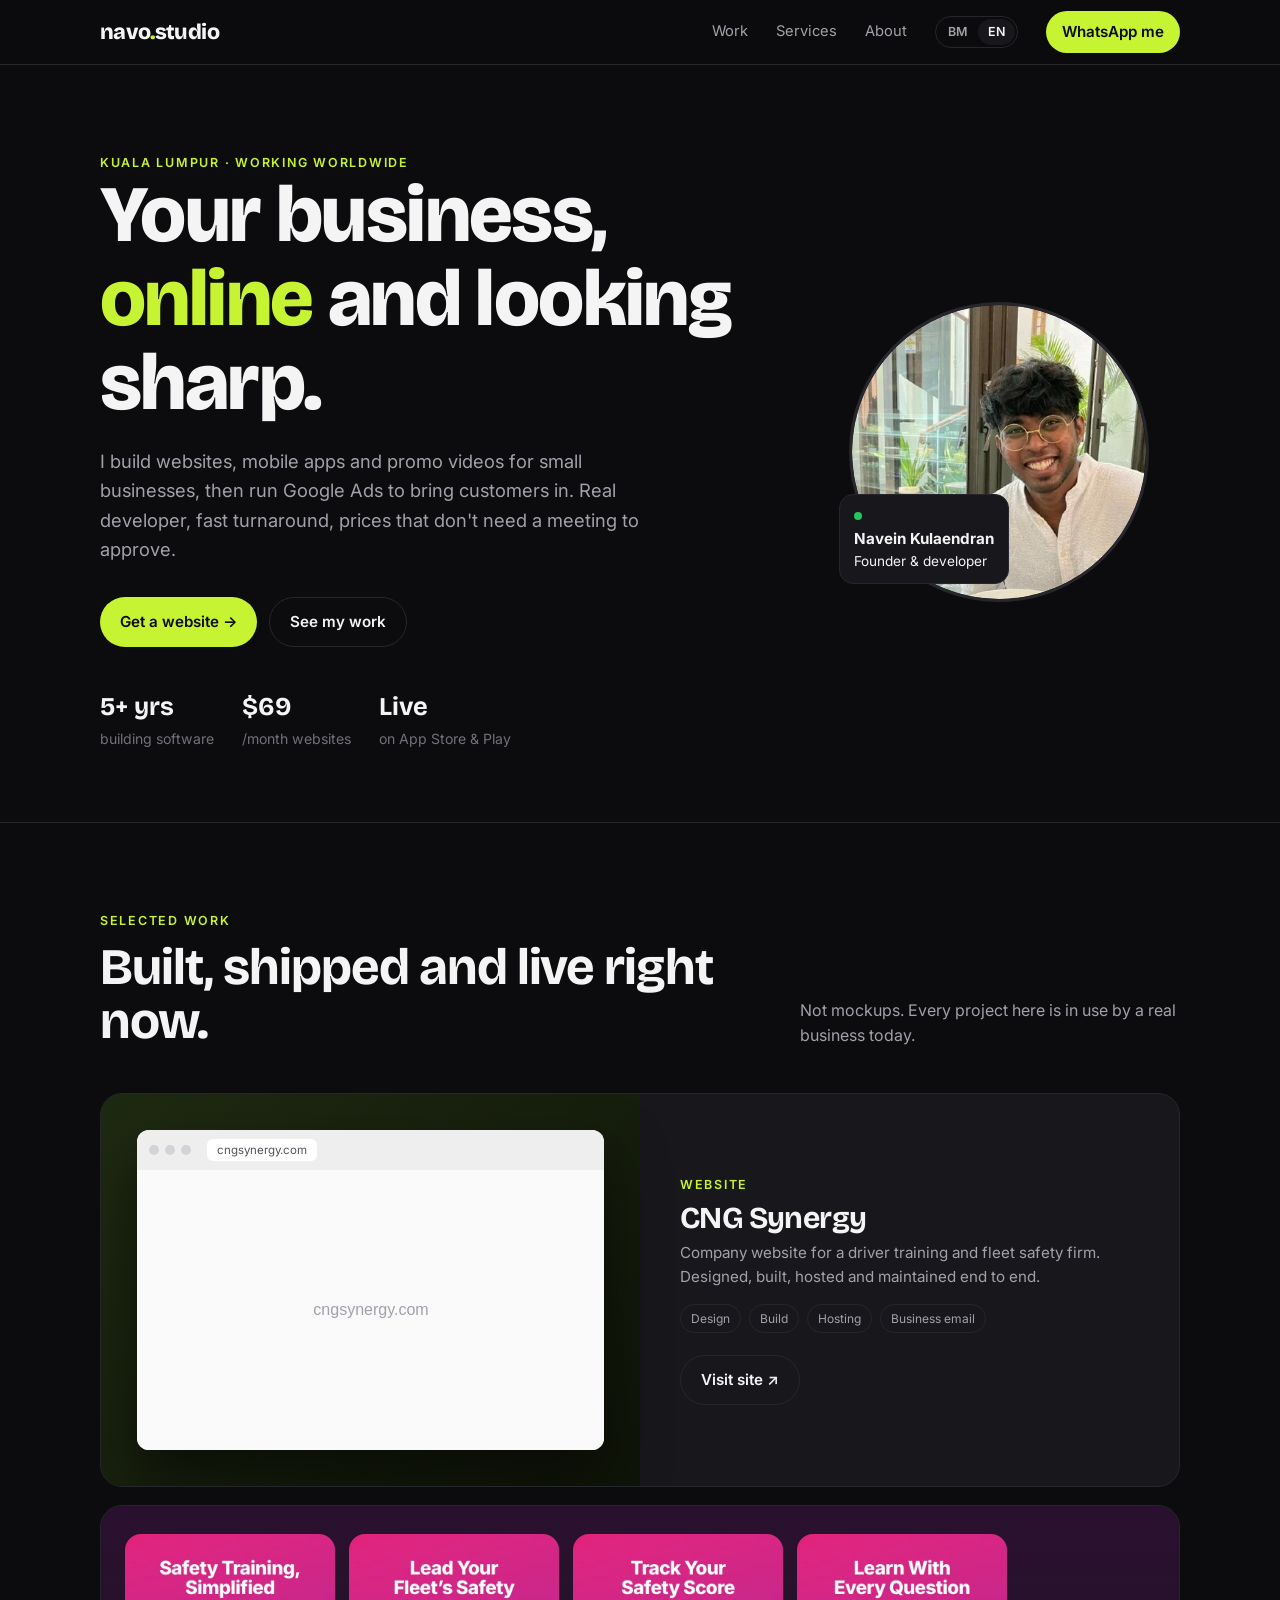
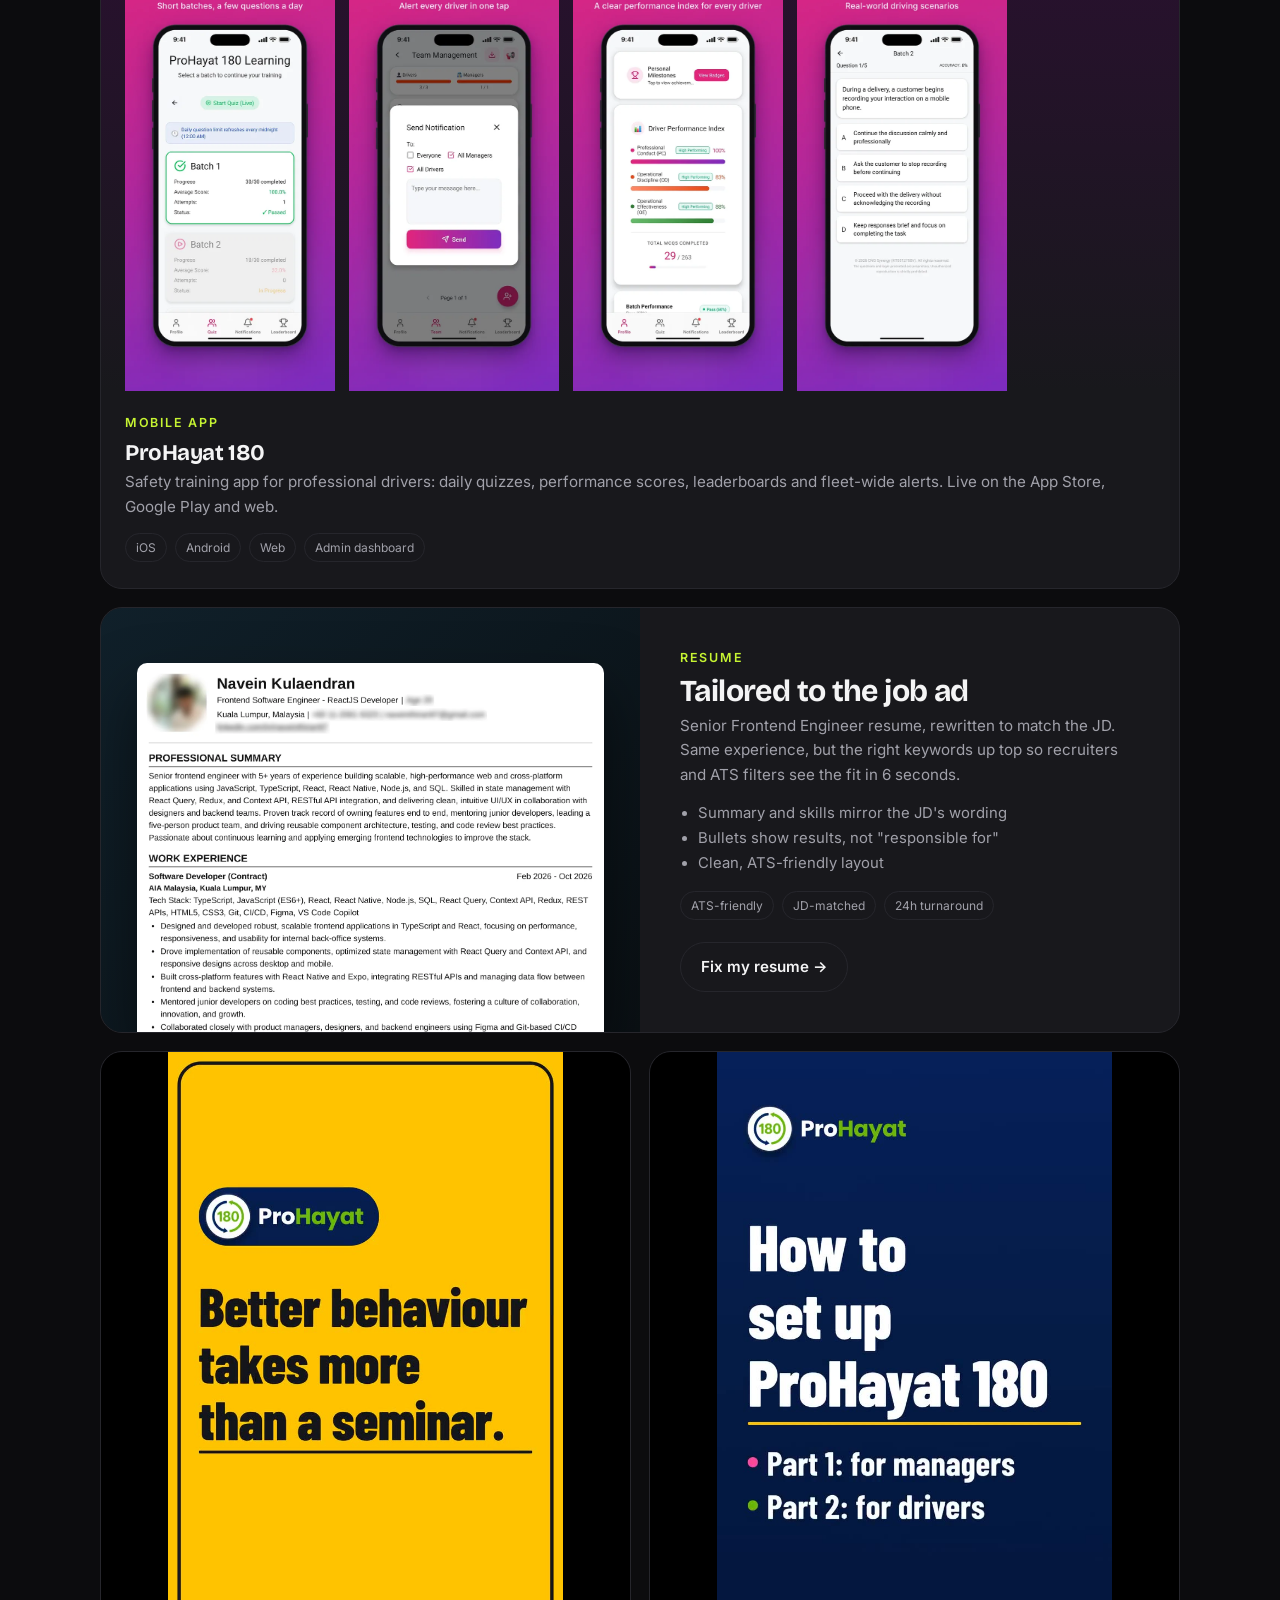
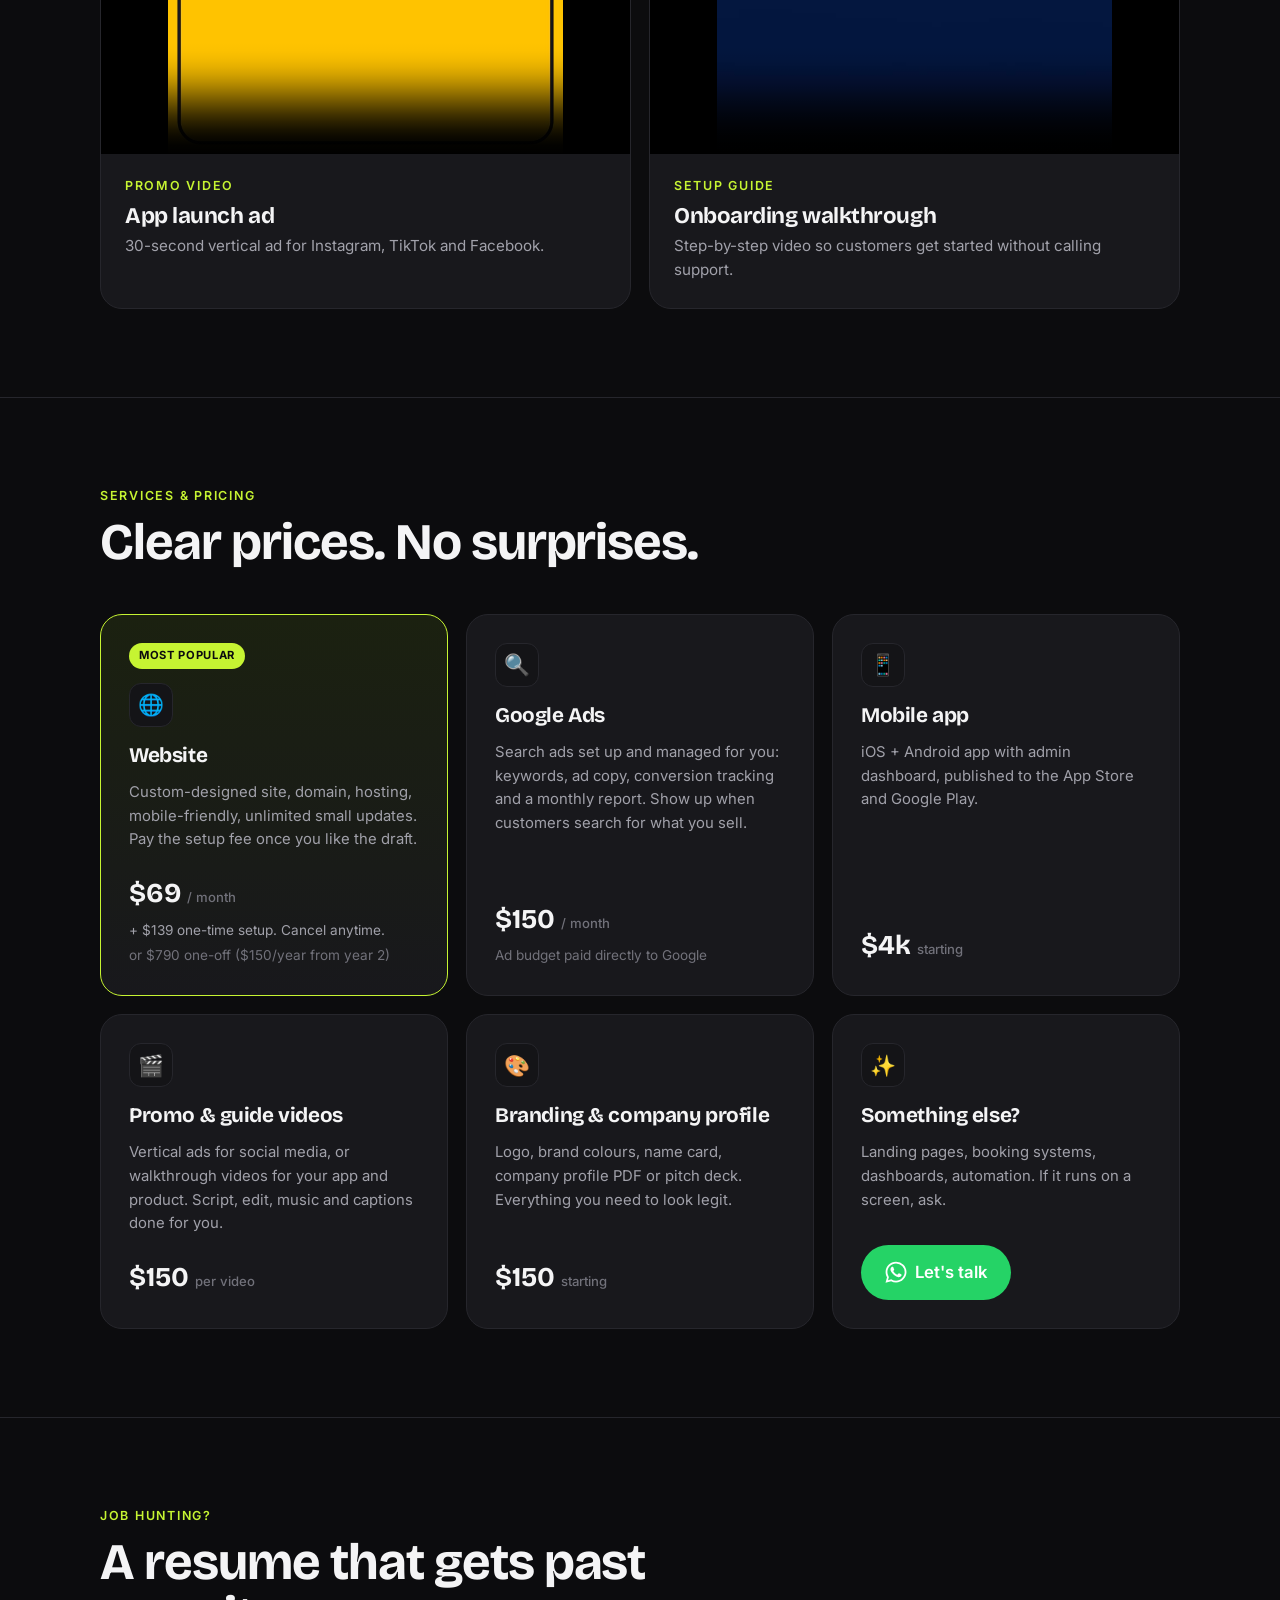
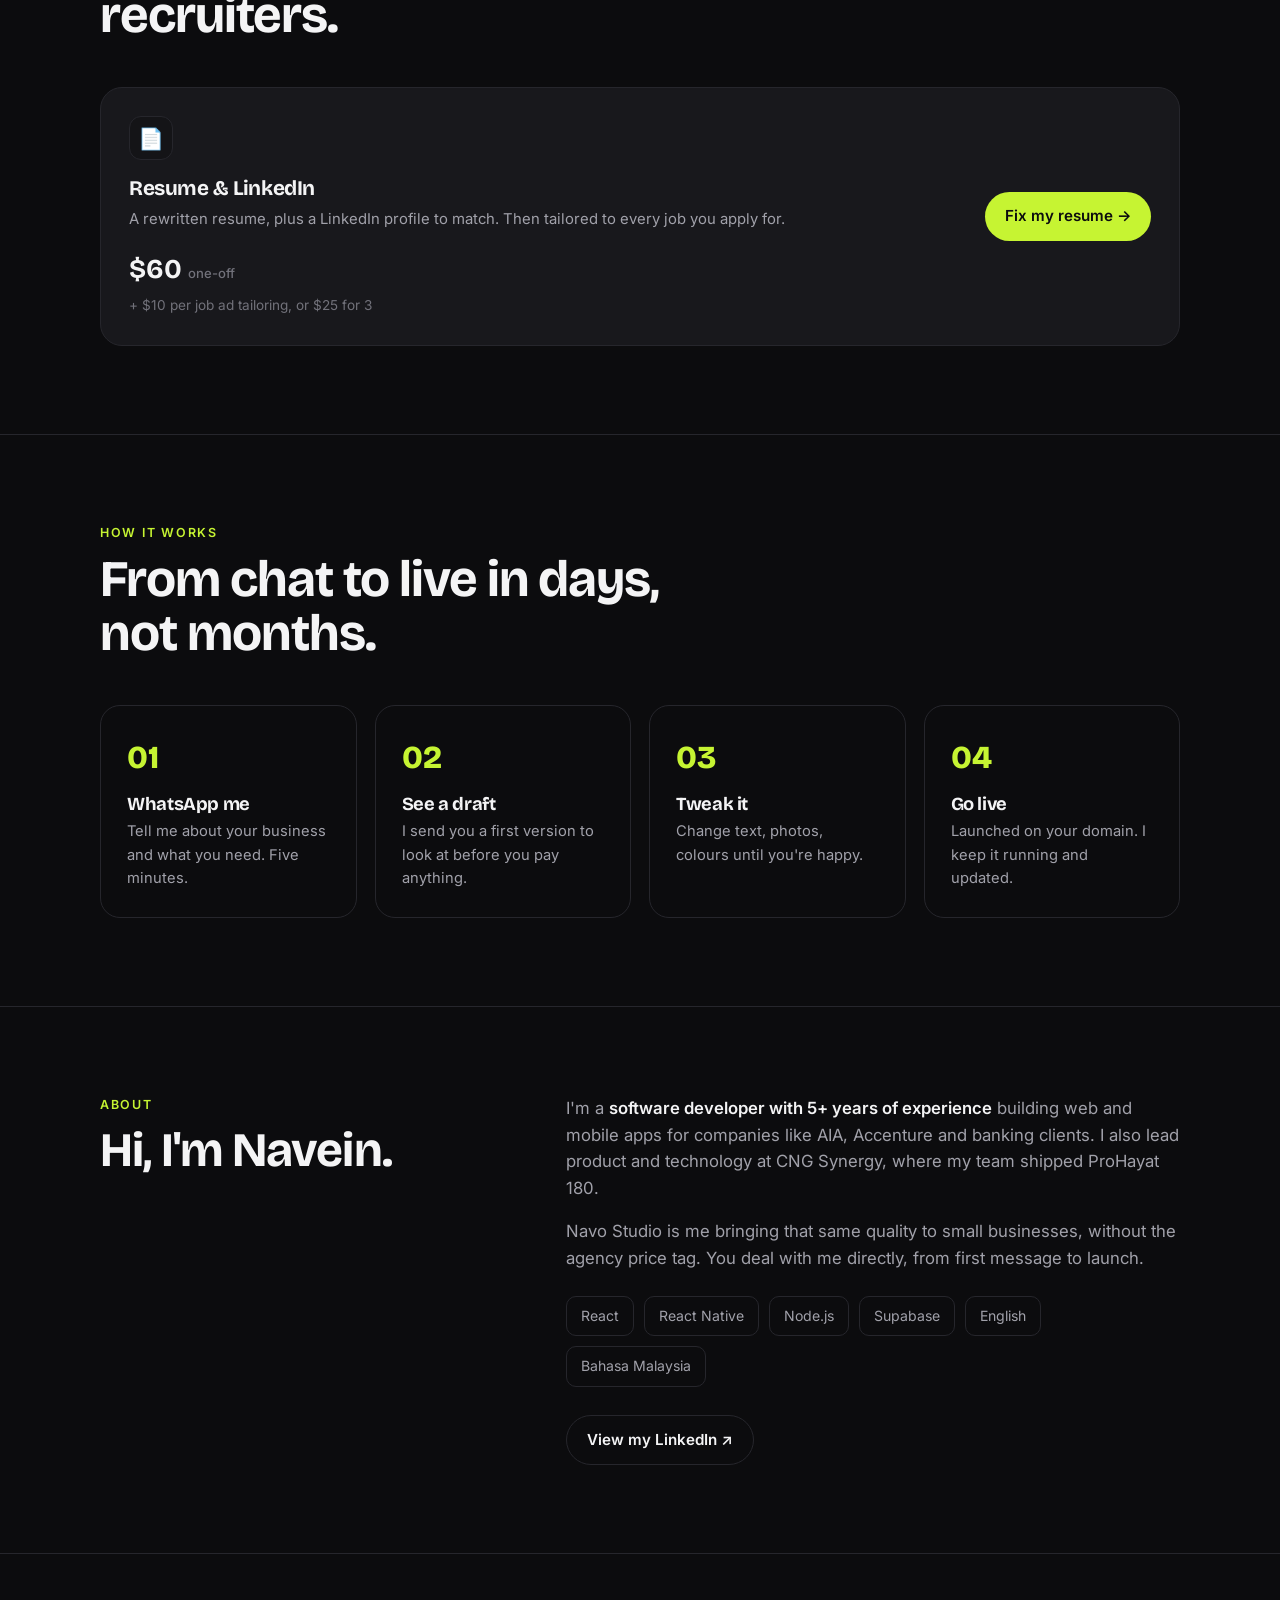
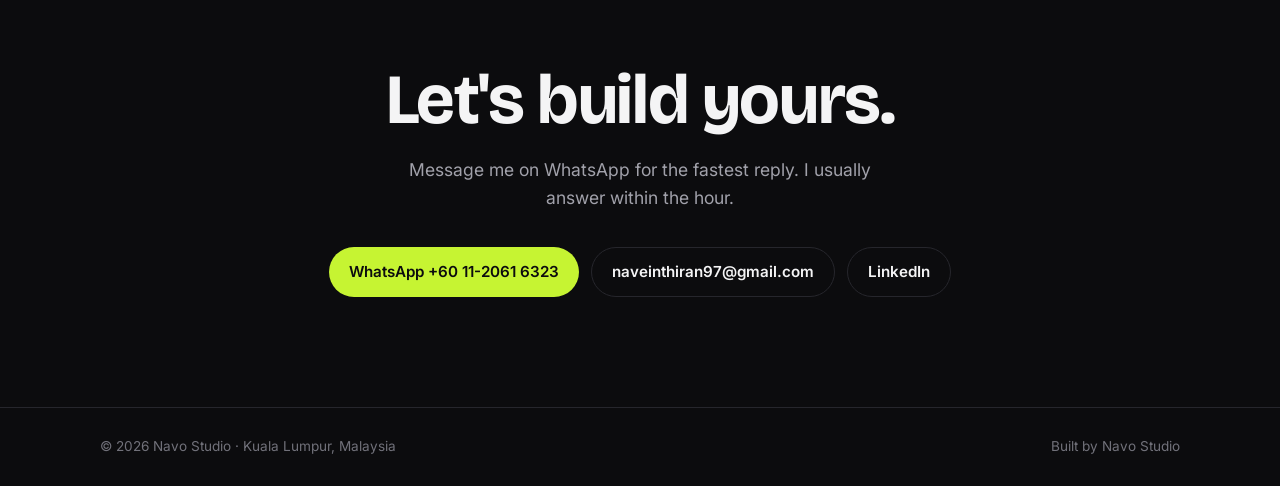
==== commit 2d241685: "Tidy resume card wording Co-Authored-By: Claude Opus 5.5 <noreply@anthropic.com> Claude-Session: htt" ====
--- a/en/index.html
+++ b/en/index.html
@@ -161,7 +161,7 @@
   <div class="svc">
     <div class="card wide">
       <div><div class="ic">📄</div><h3>Resume & LinkedIn</h3>
-      <p>A rewritten resume, plus a LinkedIn profile rewrite to match. Then tailored to every job you apply for.</p>
+      <p>A rewritten resume, plus a LinkedIn profile to match. Then tailored to every job you apply for.</p>
       <div class="price" style="margin-top:16px" data-myr="RM100" data-usd="$60">RM100 <small>one-off</small></div>
       <div class="alt">+ <span class="price-alt" data-myr="RM20" data-usd="$10">RM20</span> per job ad tailoring, or <span class="price-alt" data-myr="RM50" data-usd="$25">RM50</span> for 3</div></div>
       <a href="https://wa.me/601120616323?text=Hi%20Navein%2C%20I%20want%20my%20resume%20tailored%20to%20a%20job" target="_blank" rel="noopener" class="btn btn-accent" style="white-space:nowrap;flex-shrink:0">Fix my resume →</a>
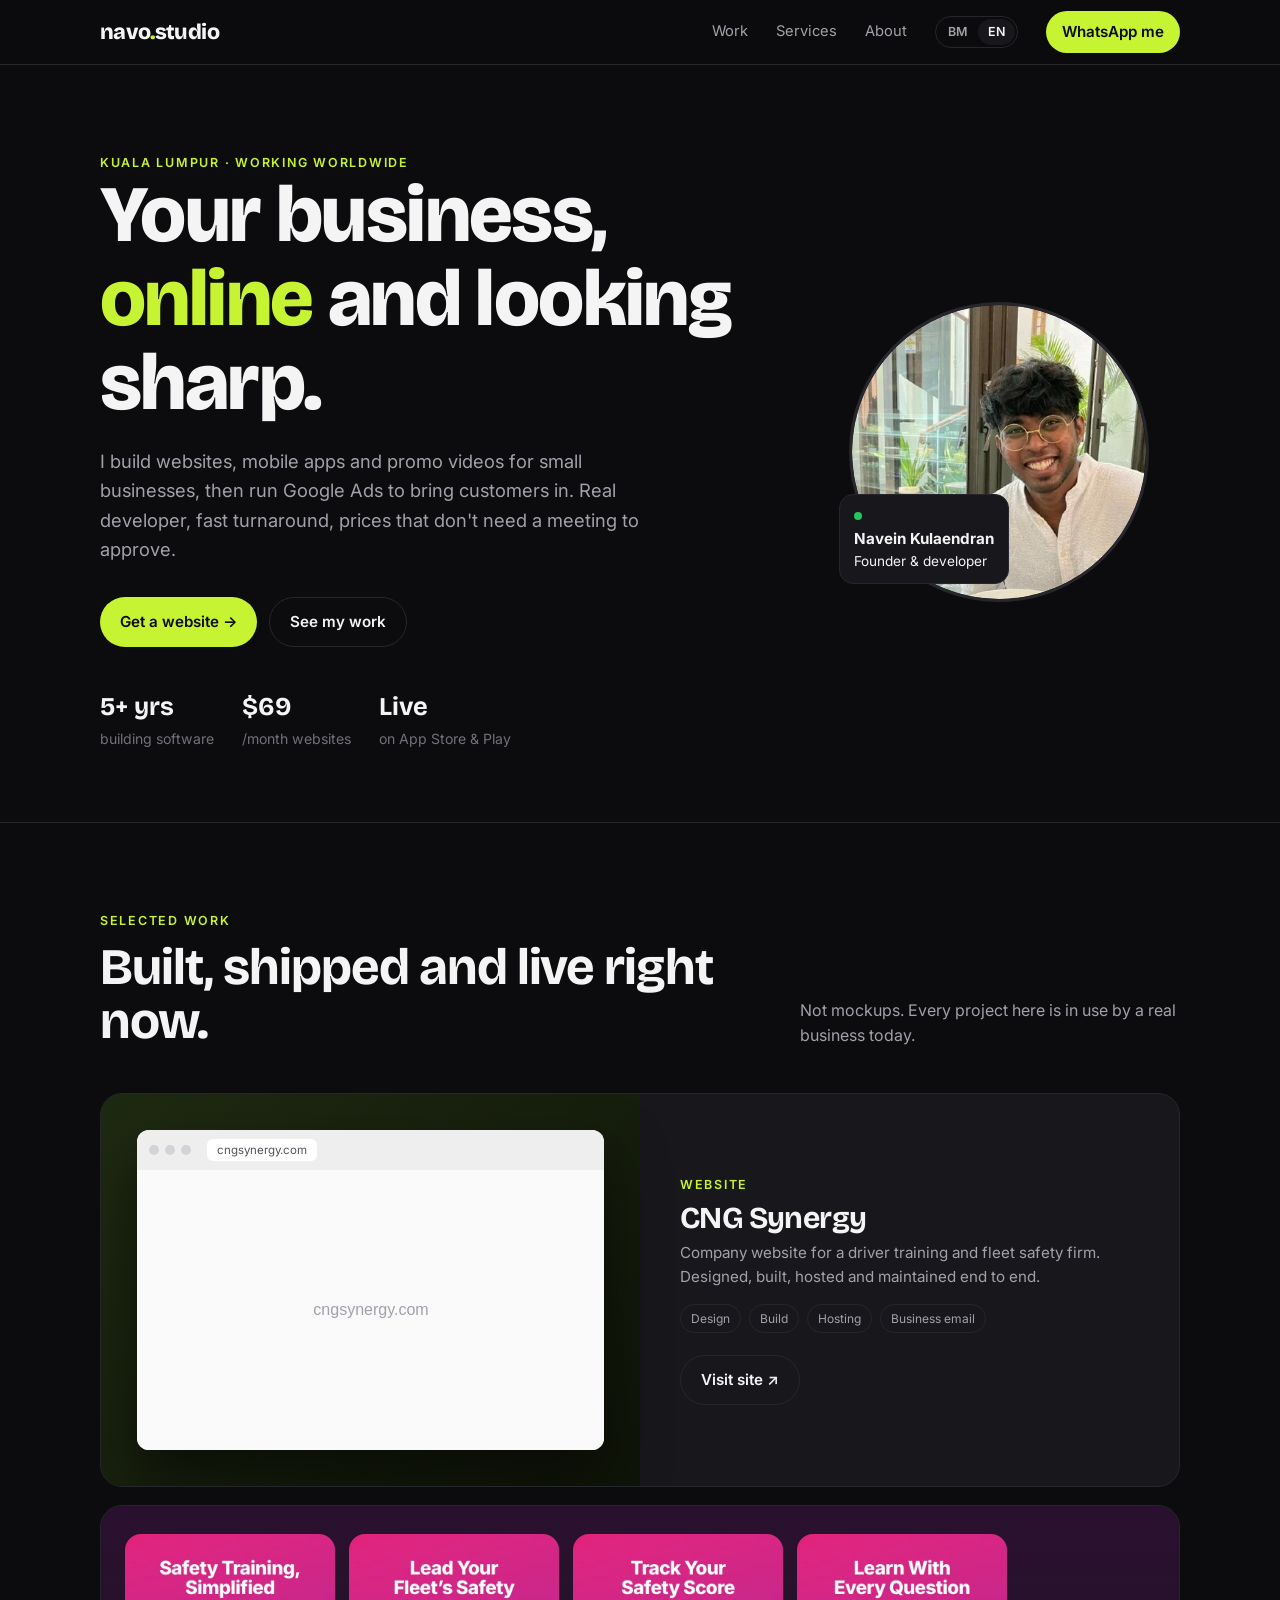
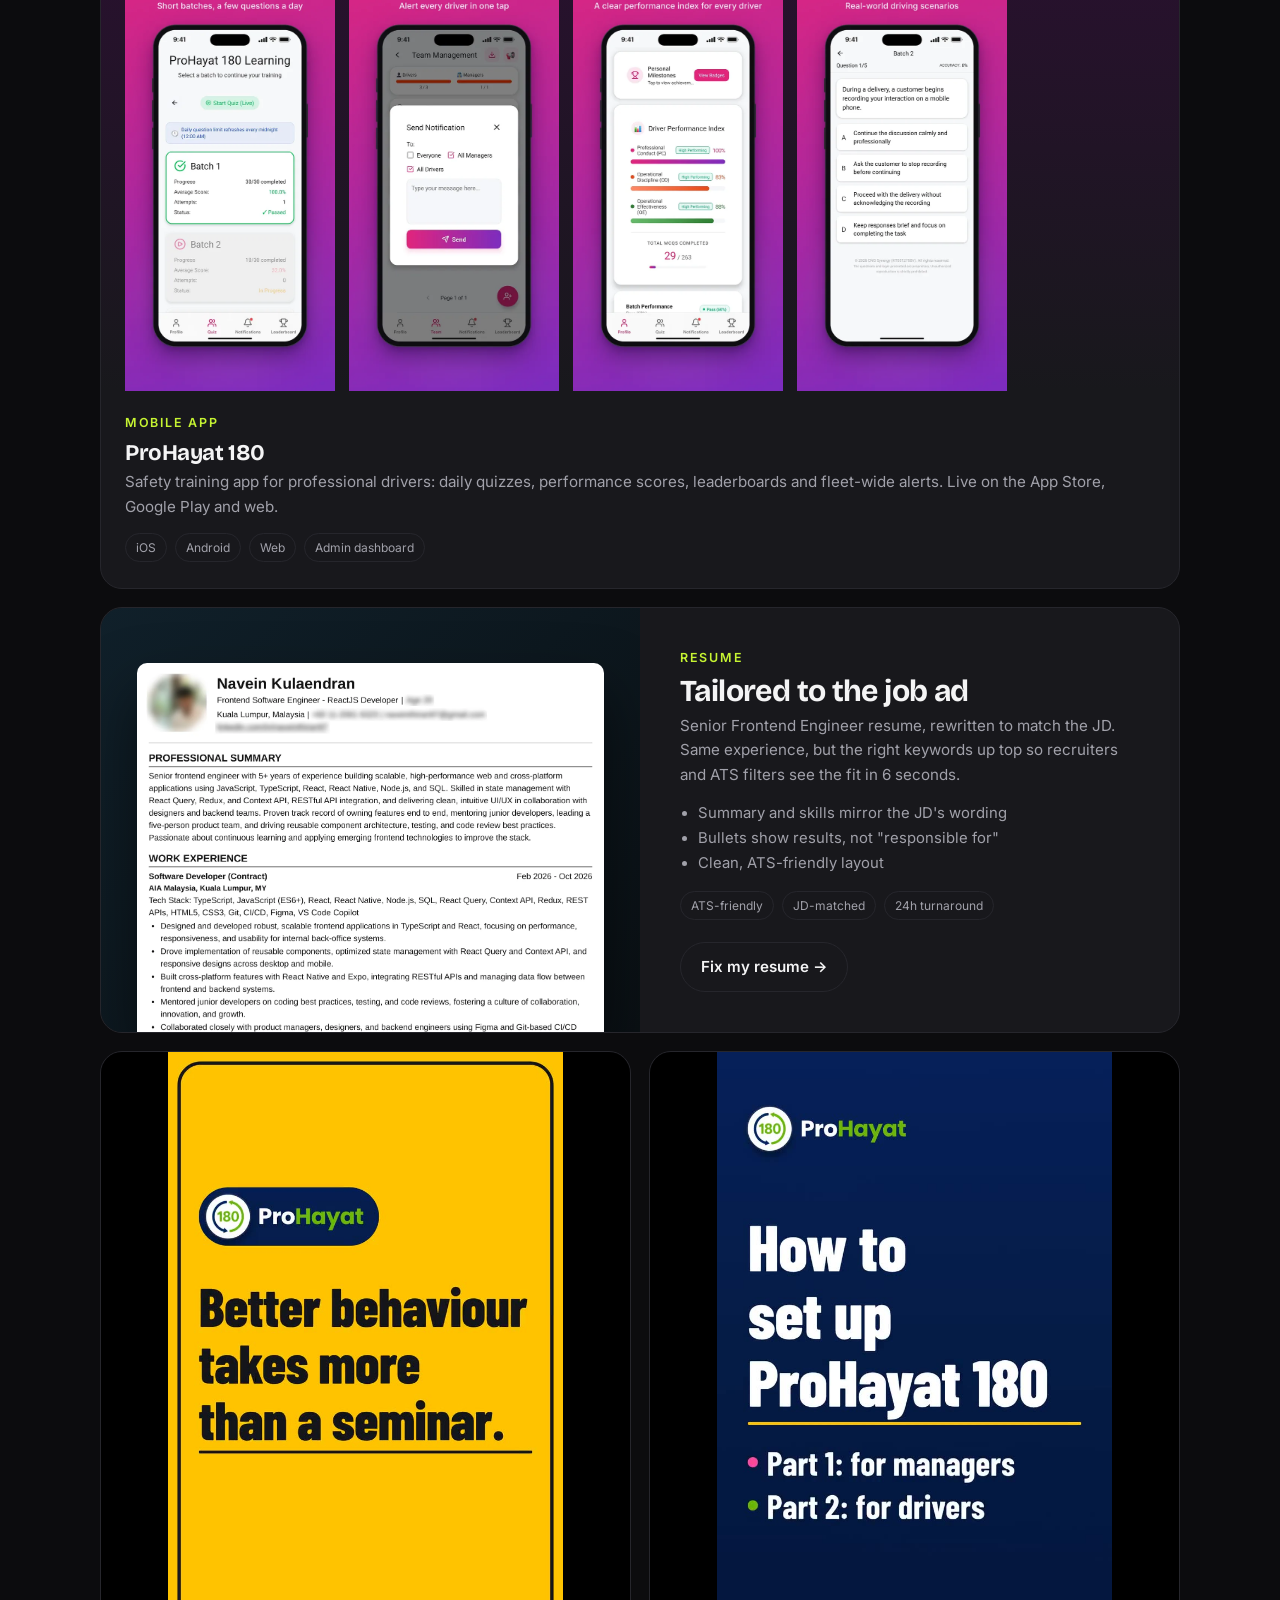
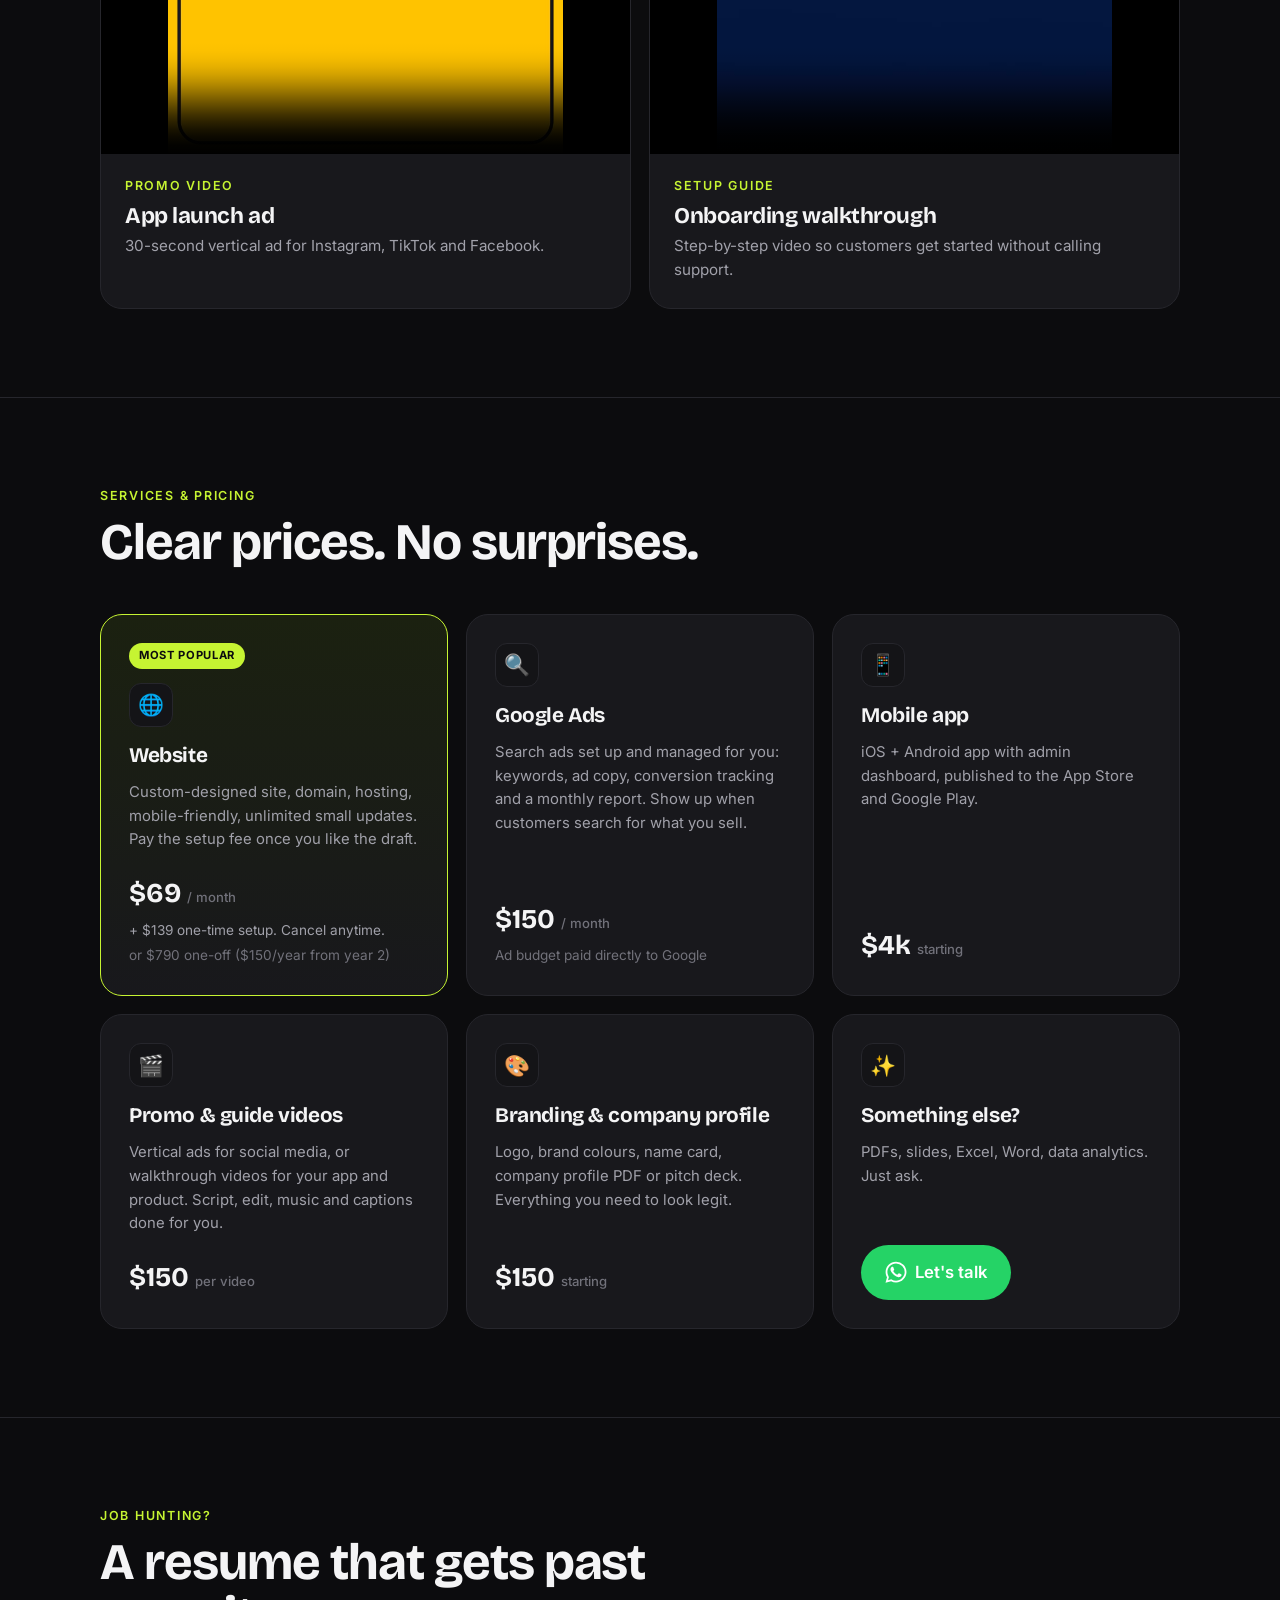
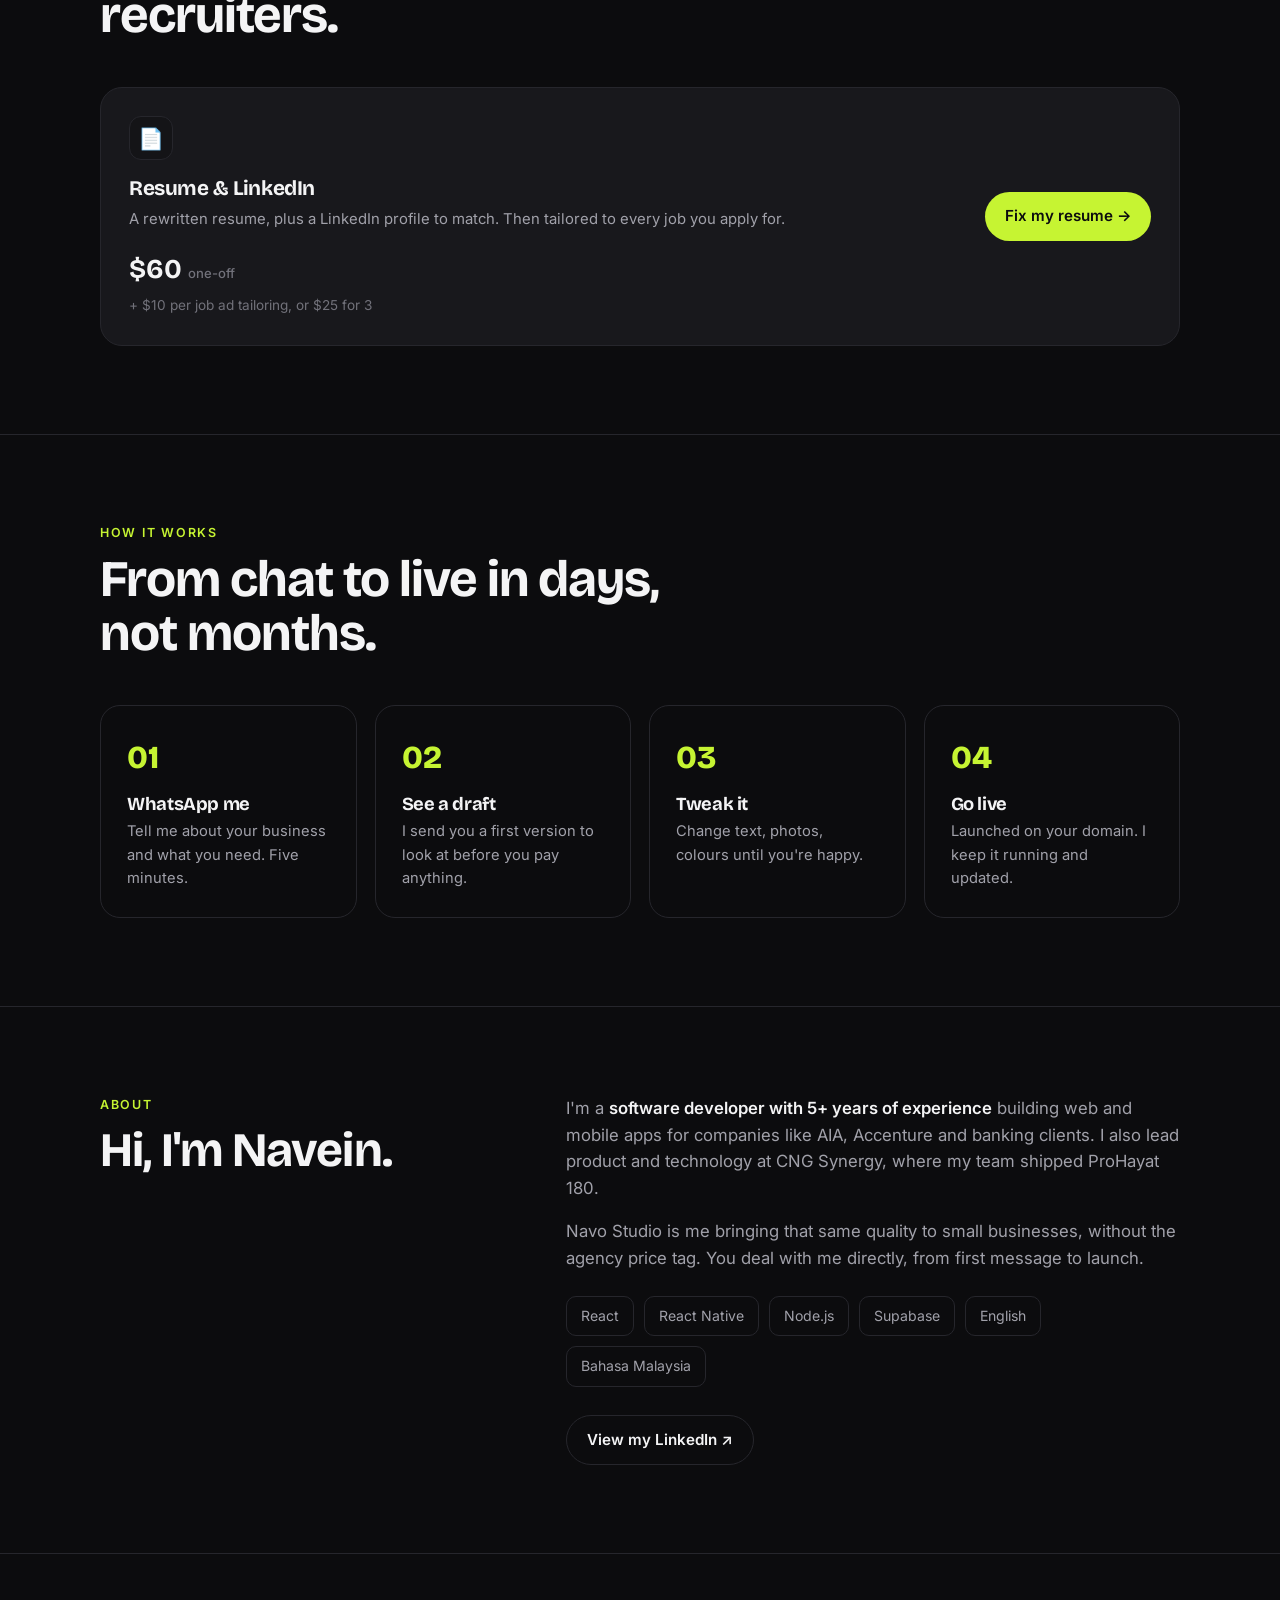
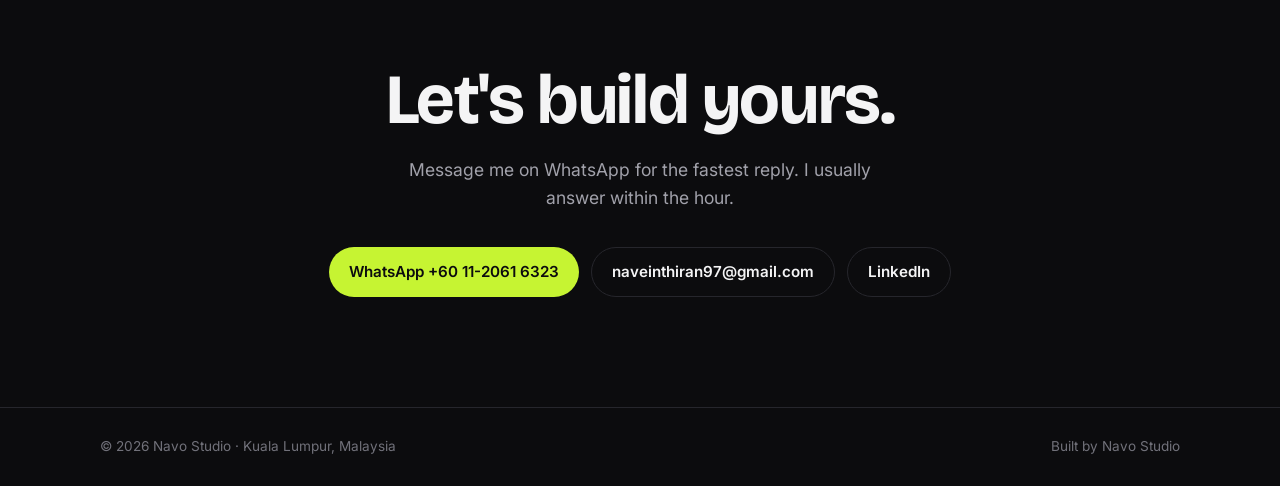
==== commit 9ba4196d: "Update 'something else' card to documents and data work Co-Authored-By: Claude Opus 5.5 <noreply@ant" ====
--- a/en/index.html
+++ b/en/index.html
@@ -148,7 +148,7 @@
     </div>
     <div class="card">
       <div class="ic">✨</div><h3>Something else?</h3>
-      <p>Landing pages, booking systems, dashboards, automation. If it runs on a screen, ask.</p>
+      <p>PDFs, slides, Excel, Word, data analytics. Just ask.</p>
       <a class="btn btn-wa" style="align-self:flex-start" href="https://wa.me/601120616323?text=Hi%20Navein%2C%20I%20have%20a%20project%20in%20mind" target="_blank" rel="noopener"><svg width="22" height="22" viewBox="0 0 24 24" fill="currentColor" aria-hidden="true"><path d="M17.47 14.38c-.3-.15-1.76-.87-2.03-.97-.27-.1-.47-.15-.67.15-.2.3-.77.97-.94 1.17-.17.2-.35.22-.65.07-.3-.15-1.26-.46-2.4-1.48-.89-.79-1.49-1.77-1.66-2.07-.17-.3-.02-.46.13-.61.13-.13.3-.35.45-.52.15-.17.2-.3.3-.5.1-.2.05-.37-.02-.52-.08-.15-.67-1.62-.92-2.22-.24-.58-.49-.5-.67-.51h-.57c-.2 0-.52.07-.8.37-.27.3-1.04 1.02-1.04 2.48s1.07 2.88 1.21 3.08c.15.2 2.1 3.2 5.08 4.49.71.31 1.26.49 1.69.63.71.23 1.36.2 1.87.12.57-.09 1.76-.72 2.01-1.41.25-.7.25-1.29.17-1.41-.07-.13-.27-.2-.57-.35zM12.04 21.5h-.01a9.43 9.43 0 0 1-4.8-1.32l-.35-.2-3.57.93.95-3.48-.22-.36a9.4 9.4 0 0 1-1.44-5.02c0-5.2 4.24-9.44 9.45-9.44a9.38 9.38 0 0 1 6.68 2.77 9.38 9.38 0 0 1 2.76 6.68c0 5.21-4.24 9.44-9.45 9.44zm8.04-17.48A11.3 11.3 0 0 0 12.04.7C5.77.7.67 5.8.67 12.07c0 2 .52 3.96 1.52 5.68L.57 23.7l6.08-1.6a11.33 11.33 0 0 0 5.4 1.38h.01c6.27 0 11.37-5.1 11.37-11.37 0-3.04-1.18-5.9-3.33-8.05z"/></svg> Let's talk</a>
     </div>
   </div>
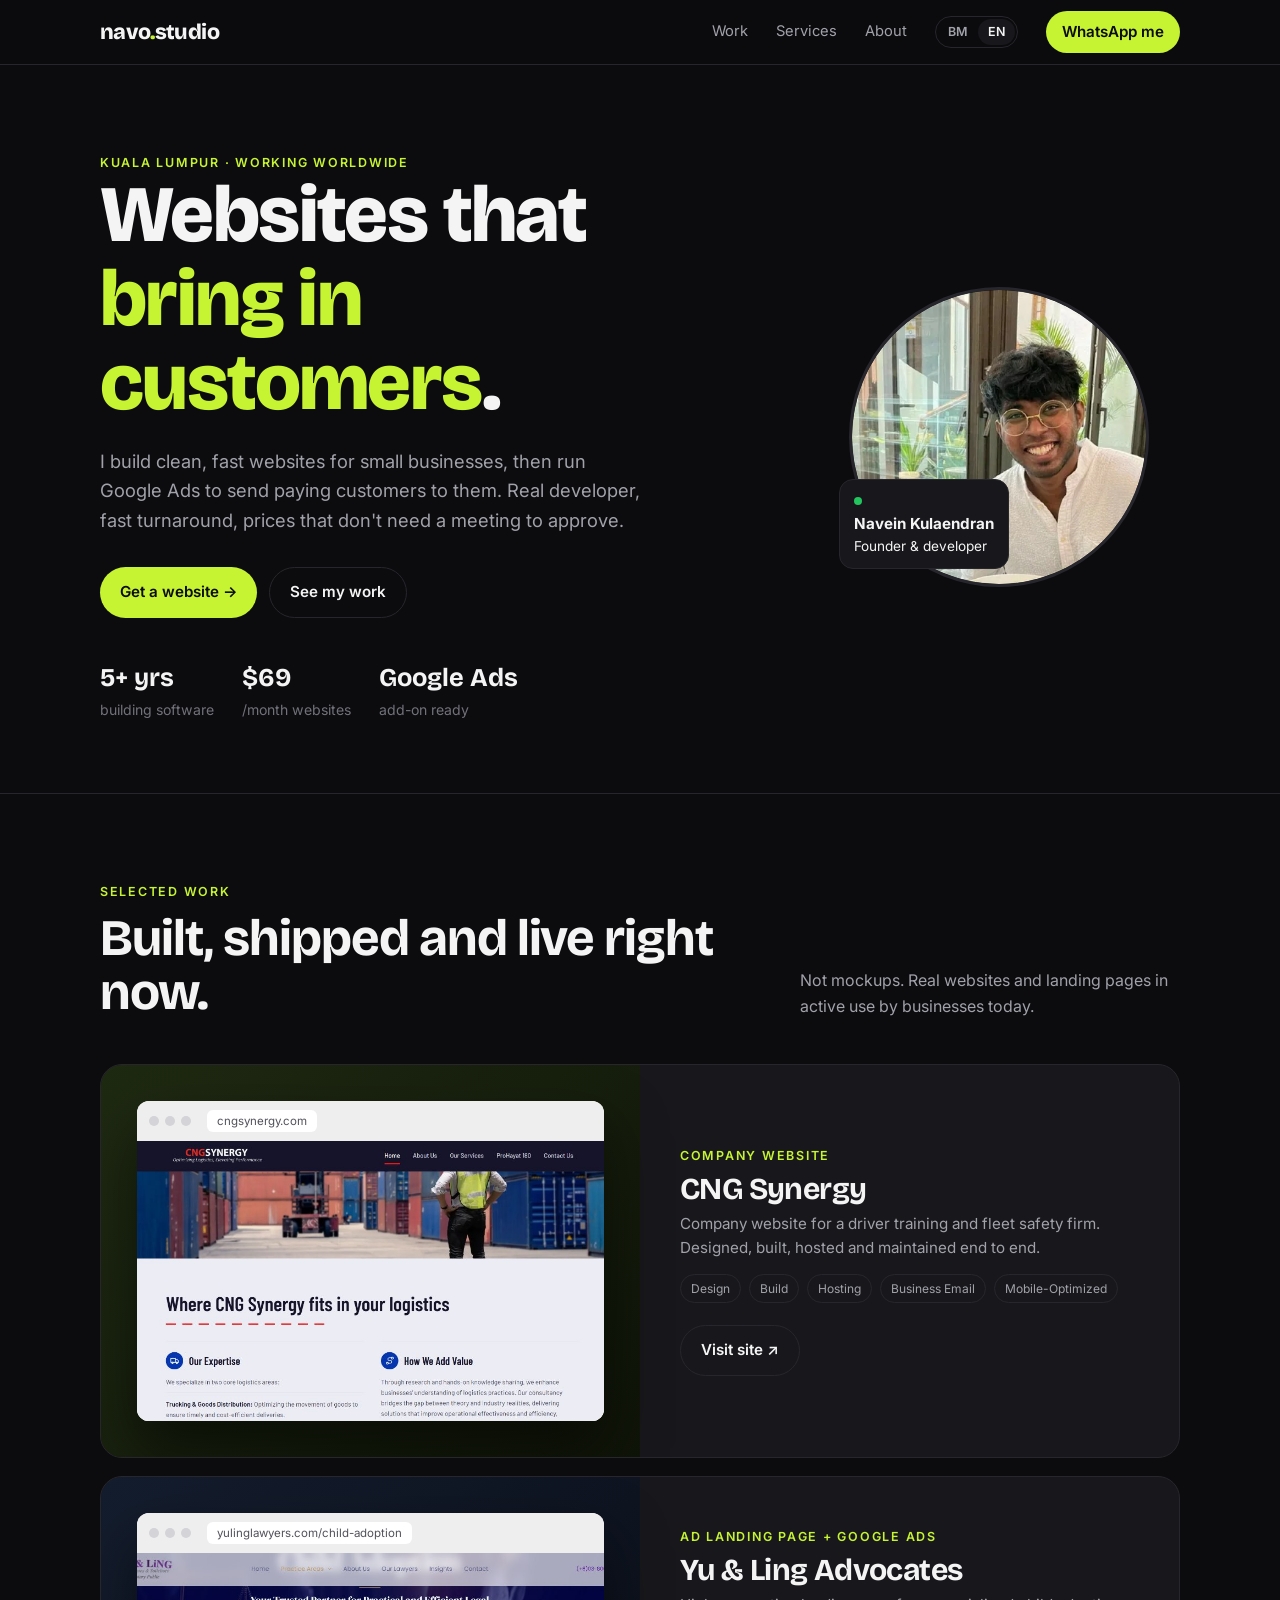
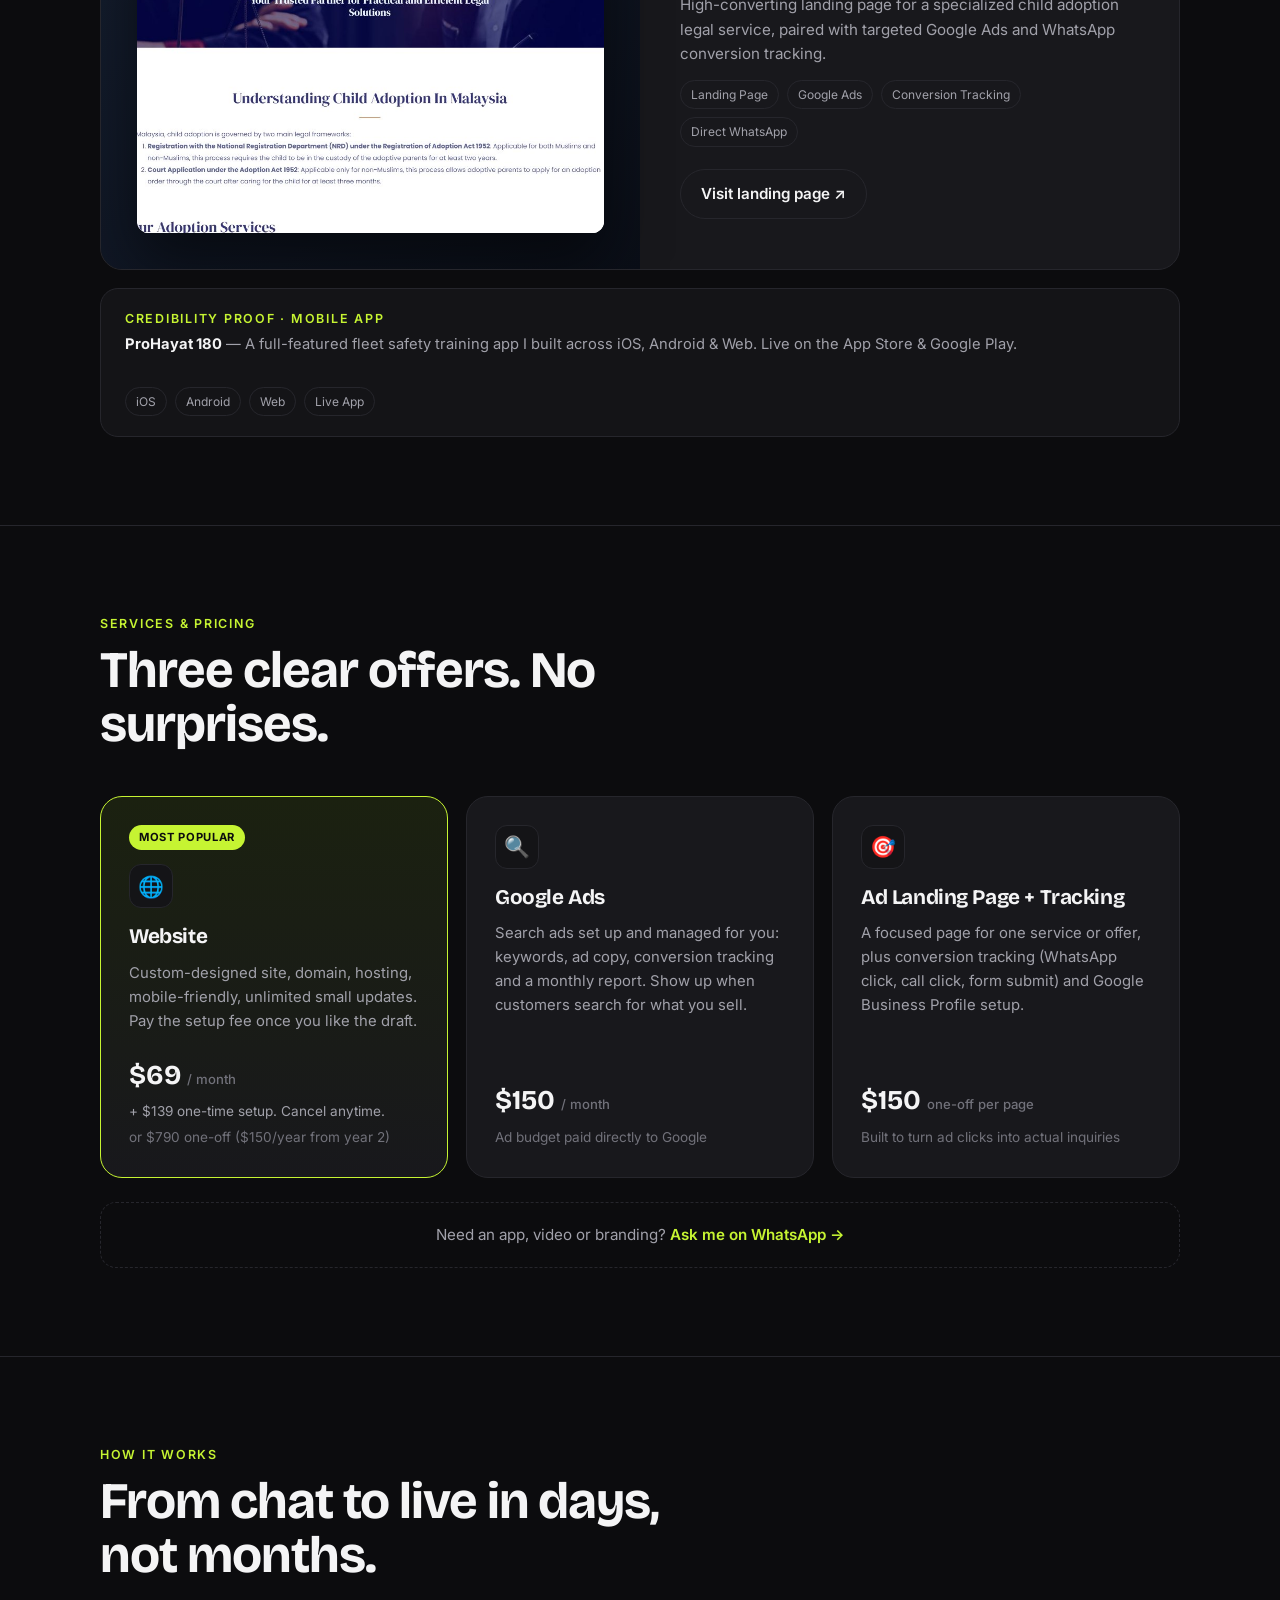
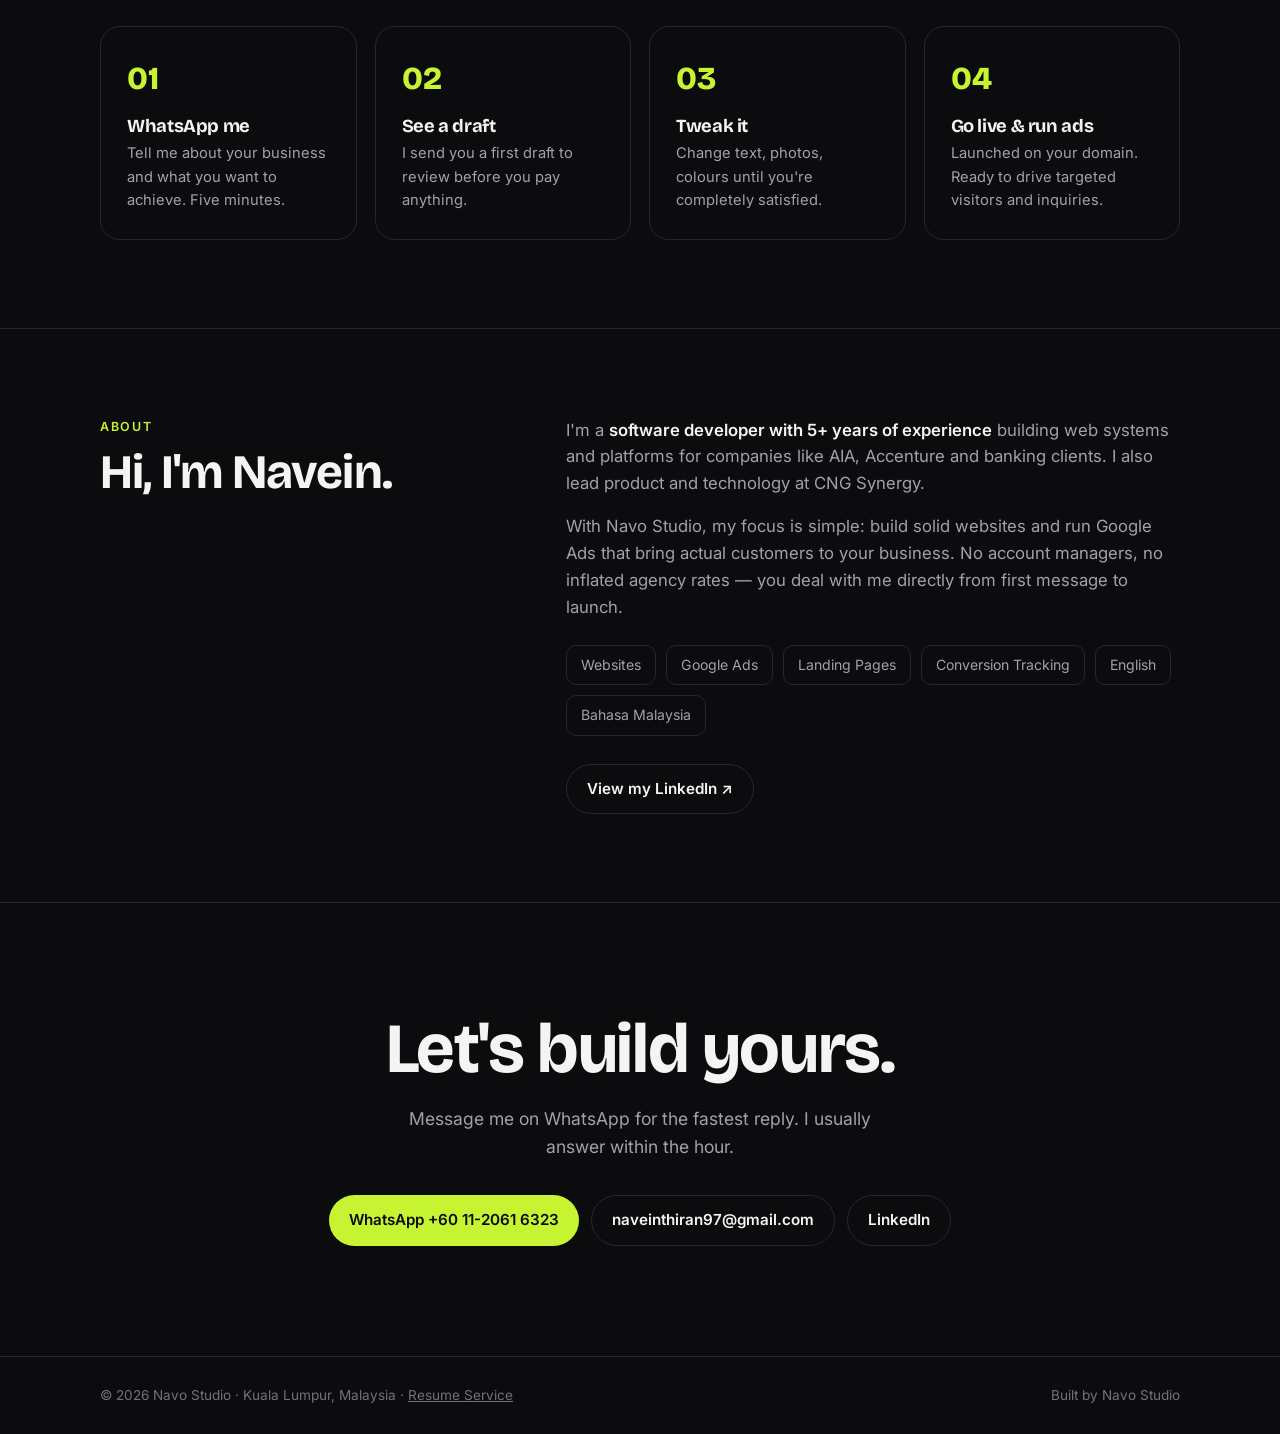
==== commit 55954199: "Focus hero, portfolio, services and about on websites and Google Ads" ====
--- a/en/index.html
+++ b/en/index.html
@@ -3,10 +3,10 @@
 <head>
 <meta charset="utf-8">
 <meta name="viewport" content="width=device-width,initial-scale=1">
-<title>Navo Studio — Websites, Apps & Promo Videos</title>
-<meta name="description" content="Navo Studio builds websites, mobile apps, promo videos and branding, and runs Google Ads for growing businesses. Websites from RM149/month. Based in Kuala Lumpur, working worldwide.">
-<meta property="og:title" content="Navo Studio — Websites, Apps & Promo Videos">
-<meta property="og:description" content="Websites from RM149/month. Resumes tailored to every job, mobile apps and promo videos. Kuala Lumpur, working worldwide.">
+<title>Navo Studio — Websites & Google Ads for Small Businesses</title>
+<meta name="description" content="Websites and Google Ads for small businesses, from RM149/month, Kuala Lumpur. Custom web development and managed Google Ads to bring in real customers.">
+<meta property="og:title" content="Navo Studio — Websites & Google Ads for Small Businesses">
+<meta property="og:description" content="Websites and Google Ads for small businesses, from RM149/month, Kuala Lumpur.">
 <link rel="canonical" href="https://navo-studio.vercel.app/en/">
 <link rel="alternate" hreflang="ms" href="https://navo-studio.vercel.app/">
 <link rel="alternate" hreflang="en" href="https://navo-studio.vercel.app/en/">
@@ -36,8 +36,8 @@
 <header class="hero"><div class="wrap">
   <div>
     <div class="eyebrow">Kuala Lumpur · Working worldwide</div>
-    <h1>Your business, <em>online</em> and looking sharp.</h1>
-    <p class="lead">I build websites, mobile apps and promo videos for small businesses, then run Google Ads to bring customers in. Real developer, fast turnaround, prices that don't need a meeting to approve.</p>
+    <h1>Websites that <em>bring in customers</em>.</h1>
+    <p class="lead">I build clean, fast websites for small businesses, then run Google Ads to send paying customers to them. Real developer, fast turnaround, prices that don't need a meeting to approve.</p>
     <div class="ctas">
       <a href="https://wa.me/601120616323?text=Hi%20Navein%2C%20I%20need%20a%20website" class="btn btn-accent" target="_blank" rel="noopener">Get a website →</a>
       <a href="#work" class="btn btn-ghost">See my work</a>
@@ -45,7 +45,7 @@
     <div class="meta">
       <div><b>5+ yrs</b>building software</div>
       <div><b class="price" data-myr="RM149" data-usd="$69">RM149</b>/month websites</div>
-      <div><b>Live</b>on App Store & Play</div>
+      <div><b>Google Ads</b>add-on ready</div>
     </div>
   </div>
   <div class="me">
@@ -57,64 +57,52 @@
 <section id="work"><div class="wrap">
   <div class="head">
     <div><div class="eyebrow">Selected work</div><h2>Built, shipped and live right now.</h2></div>
-    <p>Not mockups. Every project here is in use by a real business today.</p>
+    <p>Not mockups. Real websites and landing pages in active use by businesses today.</p>
   </div>
   <div class="work-grid">
     <div class="card w-site">
       <div class="shot"><div class="browser">
         <div class="bar"><i></i><i></i><i></i><span>cngsynergy.com</span></div>
-        <div class="frame"><iframe src="https://cngsynergy.com" title="CNG Synergy website preview" tabindex="-1"></iframe></div>
+        <div class="frame"><img src="../assets/cngsynergy.jpg" alt="CNG Synergy website" loading="lazy"></div>
       </div></div>
       <div class="body">
-        <div class="eyebrow">Website</div>
+        <div class="eyebrow">Company Website</div>
         <h3 style="font-size:1.9rem;margin-top:8px">CNG Synergy</h3>
         <p>Company website for a driver training and fleet safety firm. Designed, built, hosted and maintained end to end.</p>
-        <div class="chips"><span class="chip">Design</span><span class="chip">Build</span><span class="chip">Hosting</span><span class="chip">Business email</span></div>
+        <div class="chips"><span class="chip">Design</span><span class="chip">Build</span><span class="chip">Hosting</span><span class="chip">Business Email</span><span class="chip">Mobile-Optimized</span></div>
         <a href="https://cngsynergy.com" target="_blank" rel="noopener" class="btn btn-ghost">Visit site ↗</a>
       </div>
     </div>
 
-    <div class="card w-app">
-      <div class="screens">
-        <img src="../assets/app1.webp" alt="ProHayat 180 learning screen">
-        <img src="../assets/app2.webp" alt="ProHayat 180 team notifications">
-        <img src="../assets/app3.webp" alt="ProHayat 180 safety score">
-        <img src="../assets/app4.webp" alt="ProHayat 180 quiz">
-      </div>
+    <div class="card w-site w-ad">
+      <div class="shot"><div class="browser">
+        <div class="bar"><i></i><i></i><i></i><span>yulinglawyers.com/child-adoption</span></div>
+        <div class="frame"><img src="../assets/yuling.jpg" alt="Yu & Ling Advocates landing page" loading="lazy"></div>
+      </div></div>
       <div class="body">
-        <div class="eyebrow">Mobile app</div>
-        <h3 style="margin-top:8px">ProHayat 180</h3>
-        <p>Safety training app for professional drivers: daily quizzes, performance scores, leaderboards and fleet-wide alerts. Live on the App Store, Google Play and web.</p>
-        <div class="chips"><span class="chip">iOS</span><span class="chip">Android</span><span class="chip">Web</span><span class="chip">Admin dashboard</span></div>
+        <div class="eyebrow">Ad Landing Page + Google Ads</div>
+        <h3 style="font-size:1.9rem;margin-top:8px">Yu & Ling Advocates</h3>
+        <p>High-converting landing page for a specialized child adoption legal service, paired with targeted Google Ads and WhatsApp conversion tracking.</p>
+        <div class="chips"><span class="chip">Landing Page</span><span class="chip">Google Ads</span><span class="chip">Conversion Tracking</span><span class="chip">Direct WhatsApp</span></div>
+        <a href="https://www.yulinglawyers.com/child-adoption/" target="_blank" rel="noopener" class="btn btn-ghost">Visit landing page ↗</a>
       </div>
     </div>
 
-    <div class="card w-cv">
-      <div class="shot"><img src="../assets/resume.webp" alt="Sample resume tailored for a Senior Frontend Engineer role" loading="lazy"></div>
+    <div class="card w-cred">
       <div class="body">
-        <div class="eyebrow">Resume</div>
-        <h3 style="font-size:1.9rem;margin-top:8px">Tailored to the job ad</h3>
-        <p>Senior Frontend Engineer resume, rewritten to match the JD. Same experience, but the right keywords up top so recruiters and ATS filters see the fit in 6 seconds.</p>
-        <ul><li>Summary and skills mirror the JD's wording</li><li>Bullets show results, not "responsible for"</li><li>Clean, ATS-friendly layout</li></ul>
-        <div class="chips"><span class="chip">ATS-friendly</span><span class="chip">JD-matched</span><span class="chip">24h turnaround</span></div>
-        <a href="https://wa.me/601120616323?text=Hi%20Navein%2C%20I%20want%20my%20resume%20tailored%20to%20a%20job" target="_blank" rel="noopener" class="btn btn-ghost">Fix my resume →</a>
+        <div>
+          <div class="eyebrow">Credibility Proof · Mobile App</div>
+          <p><strong>ProHayat 180</strong> — A full-featured fleet safety training app I built across iOS, Android & Web. Live on the App Store & Google Play.</p>
+        </div>
+        <div class="chips"><span class="chip">iOS</span><span class="chip">Android</span><span class="chip">Web</span><span class="chip">Live App</span></div>
       </div>
-    </div>
-
-    <div class="card w-vid">
-      <div class="vbox"><video src="../assets/promo.mp4" poster="../assets/promo.jpg" controls playsinline preload="none"></video></div>
-      <div class="body"><div class="eyebrow">Promo video</div><h3 style="margin-top:8px">App launch ad</h3><p>30-second vertical ad for Instagram, TikTok and Facebook.</p></div>
-    </div>
-    <div class="card w-vid">
-      <div class="vbox"><video src="../assets/guide.mp4" poster="../assets/guide.jpg" controls playsinline preload="none"></video></div>
-      <div class="body"><div class="eyebrow">Setup guide</div><h3 style="margin-top:8px">Onboarding walkthrough</h3><p>Step-by-step video so customers get started without calling support.</p></div>
     </div>
   </div>
 </div></section>
 
 <section id="services"><div class="wrap">
   <div class="head">
-    <div><div class="eyebrow">Services & pricing</div><h2>Clear prices. No surprises.</h2></div>
+    <div><div class="eyebrow">Services & pricing</div><h2>Three clear offers. No surprises.</h2></div>
   </div>
   <div class="svc">
     <div class="card hot">
@@ -132,59 +120,33 @@
       <div class="alt">Ad budget paid directly to Google</div>
     </div>
     <div class="card">
-      <div class="ic">📱</div><h3>Mobile app</h3>
-      <p>iOS + Android app with admin dashboard, published to the App Store and Google Play.</p>
-      <div class="price" data-myr="RM10k" data-usd="$4k">RM10k <small>starting</small></div>
-    </div>
-    <div class="card">
-      <div class="ic">🎬</div><h3>Promo & guide videos</h3>
-      <p>Vertical ads for social media, or walkthrough videos for your app and product. Script, edit, music and captions done for you.</p>
-      <div class="price" data-myr="RM300" data-usd="$150">RM300 <small>per video</small></div>
-    </div>
-    <div class="card">
-      <div class="ic">🎨</div><h3>Branding & company profile</h3>
-      <p>Logo, brand colours, name card, company profile PDF or pitch deck. Everything you need to look legit.</p>
-      <div class="price" data-myr="RM250" data-usd="$150">RM250 <small>starting</small></div>
-    </div>
-    <div class="card">
-      <div class="ic">✨</div><h3>Something else?</h3>
-      <p>PDFs, slides, Excel, Word, data analytics. Just ask.</p>
-      <a class="btn btn-wa" style="align-self:flex-start" href="https://wa.me/601120616323?text=Hi%20Navein%2C%20I%20have%20a%20project%20in%20mind" target="_blank" rel="noopener"><svg width="22" height="22" viewBox="0 0 24 24" fill="currentColor" aria-hidden="true"><path d="M17.47 14.38c-.3-.15-1.76-.87-2.03-.97-.27-.1-.47-.15-.67.15-.2.3-.77.97-.94 1.17-.17.2-.35.22-.65.07-.3-.15-1.26-.46-2.4-1.48-.89-.79-1.49-1.77-1.66-2.07-.17-.3-.02-.46.13-.61.13-.13.3-.35.45-.52.15-.17.2-.3.3-.5.1-.2.05-.37-.02-.52-.08-.15-.67-1.62-.92-2.22-.24-.58-.49-.5-.67-.51h-.57c-.2 0-.52.07-.8.37-.27.3-1.04 1.02-1.04 2.48s1.07 2.88 1.21 3.08c.15.2 2.1 3.2 5.08 4.49.71.31 1.26.49 1.69.63.71.23 1.36.2 1.87.12.57-.09 1.76-.72 2.01-1.41.25-.7.25-1.29.17-1.41-.07-.13-.27-.2-.57-.35zM12.04 21.5h-.01a9.43 9.43 0 0 1-4.8-1.32l-.35-.2-3.57.93.95-3.48-.22-.36a9.4 9.4 0 0 1-1.44-5.02c0-5.2 4.24-9.44 9.45-9.44a9.38 9.38 0 0 1 6.68 2.77 9.38 9.38 0 0 1 2.76 6.68c0 5.21-4.24 9.44-9.45 9.44zm8.04-17.48A11.3 11.3 0 0 0 12.04.7C5.77.7.67 5.8.67 12.07c0 2 .52 3.96 1.52 5.68L.57 23.7l6.08-1.6a11.33 11.33 0 0 0 5.4 1.38h.01c6.27 0 11.37-5.1 11.37-11.37 0-3.04-1.18-5.9-3.33-8.05z"/></svg> Let's talk</a>
+      <div class="ic">🎯</div><h3>Ad Landing Page + Tracking</h3>
+      <p>A focused page for one service or offer, plus conversion tracking (WhatsApp click, call click, form submit) and Google Business Profile setup.</p>
+      <div class="price" data-myr="RM300" data-usd="$150">RM300 <small>one-off per page</small></div>
+      <div class="alt">Built to turn ad clicks into actual inquiries</div>
     </div>
   </div>
-</div></section>
-
-<section id="resume"><div class="wrap">
-  <div class="head">
-    <div><div class="eyebrow">Job hunting?</div><h2>A resume that gets past recruiters.</h2></div>
-  </div>
-  <div class="svc">
-    <div class="card wide">
-      <div><div class="ic">📄</div><h3>Resume & LinkedIn</h3>
-      <p>A rewritten resume, plus a LinkedIn profile to match. Then tailored to every job you apply for.</p>
-      <div class="price" style="margin-top:16px" data-myr="RM100" data-usd="$60">RM100 <small>one-off</small></div>
-      <div class="alt">+ <span class="price-alt" data-myr="RM20" data-usd="$10">RM20</span> per job ad tailoring, or <span class="price-alt" data-myr="RM50" data-usd="$25">RM50</span> for 3</div></div>
-      <a href="https://wa.me/601120616323?text=Hi%20Navein%2C%20I%20want%20my%20resume%20tailored%20to%20a%20job" target="_blank" rel="noopener" class="btn btn-accent" style="white-space:nowrap;flex-shrink:0">Fix my resume →</a>
-    </div>
+  <div class="svc-extra">
+    Need an app, video or branding? <a href="https://wa.me/601120616323?text=Hi%20Navein%2C%20I%20have%20a%20question%20about%20an%20app%2C%20video%20or%20branding" target="_blank" rel="noopener">Ask me on WhatsApp →</a>
   </div>
 </div></section>
 
 <section><div class="wrap">
   <div class="head"><div><div class="eyebrow">How it works</div><h2>From chat to live in days, not months.</h2></div></div>
   <div class="steps">
-    <div class="step"><h3>WhatsApp me</h3><p>Tell me about your business and what you need. Five minutes.</p></div>
-    <div class="step"><h3>See a draft</h3><p>I send you a first version to look at before you pay anything.</p></div>
-    <div class="step"><h3>Tweak it</h3><p>Change text, photos, colours until you're happy.</p></div>
-    <div class="step"><h3>Go live</h3><p>Launched on your domain. I keep it running and updated.</p></div>
+    <div class="step"><h3>WhatsApp me</h3><p>Tell me about your business and what you want to achieve. Five minutes.</p></div>
+    <div class="step"><h3>See a draft</h3><p>I send you a first draft to review before you pay anything.</p></div>
+    <div class="step"><h3>Tweak it</h3><p>Change text, photos, colours until you're completely satisfied.</p></div>
+    <div class="step"><h3>Go live & run ads</h3><p>Launched on your domain. Ready to drive targeted visitors and inquiries.</p></div>
   </div>
 </div></section>
 
 <section id="about"><div class="wrap about">
   <div><div class="eyebrow">About</div><h2 style="font-size:clamp(2rem,4.4vw,3rem);margin-top:10px">Hi, I'm Navein.</h2></div>
   <div>
-    <p>I'm a <b>software developer with 5+ years of experience</b> building web and mobile apps for companies like AIA, Accenture and banking clients. I also lead product and technology at CNG Synergy, where my team shipped ProHayat 180.</p>
-    <p>Navo Studio is me bringing that same quality to small businesses, without the agency price tag. You deal with me directly, from first message to launch.</p>
-    <div class="logos"><span>React</span><span>React Native</span><span>Node.js</span><span>Supabase</span><span>English</span><span>Bahasa Malaysia</span></div>
+    <p>I'm a <b>software developer with 5+ years of experience</b> building web systems and platforms for companies like AIA, Accenture and banking clients. I also lead product and technology at CNG Synergy.</p>
+    <p>With Navo Studio, my focus is simple: build solid websites and run Google Ads that bring actual customers to your business. No account managers, no inflated agency rates — you deal with me directly from first message to launch.</p>
+    <div class="logos"><span>Websites</span><span>Google Ads</span><span>Landing Pages</span><span>Conversion Tracking</span><span>English</span><span>Bahasa Malaysia</span></div>
     <div style="margin-top:28px"><a href="https://www.linkedin.com/in/naveinthiran97" target="_blank" rel="noopener" class="btn btn-ghost">View my LinkedIn ↗</a></div>
   </div>
 </div></section>
@@ -199,12 +161,15 @@
   </div>
 </div></section>
 
-<footer><div class="wrap"><span>© 2026 Navo Studio · Kuala Lumpur, Malaysia</span><span>Built by Navo Studio</span></div></footer>
+<footer><div class="wrap"><span>© 2026 Navo Studio · Kuala Lumpur, Malaysia · <a href="resume.html" style="color:var(--dim);text-decoration:underline">Resume Service</a></span><span>Built by Navo Studio</span></div></footer>
 
 <script>
 (function(){
   var tz='';try{tz=Intl.DateTimeFormat().resolvedOptions().timeZone||''}catch(e){}
   var c=/^Asia\/(Kuala_Lumpur|Kuching)$/.test(tz)?'myr':'usd';
+  var p=new URLSearchParams(window.location.search);
+  if(p.get('cur')==='usd')c='usd';
+  if(p.get('cur')==='myr')c='myr';
   if(c==='myr')return;
   document.querySelectorAll('[data-myr]').forEach(function(el){
     var t=el.firstChild; if(t&&t.nodeType===3){t.nodeValue=el.dataset.usd+(el.children.length?' ':'')}
@@ -212,4 +177,4 @@
 })();
 </script>
 </body>
-</html>
+</html>
--- a/assets/site.css
+++ b/assets/site.css
@@ -63,10 +63,16 @@
 .browser .bar{background:#eee;padding:9px 12px;display:flex;gap:6px;align-items:center}
 .browser .bar i{width:10px;height:10px;border-radius:50%;background:#d4d4d8}
 .browser .bar span{margin-left:10px;font-size:.72rem;color:#52525b;background:#fff;border-radius:6px;padding:2px 10px}
-.browser .frame{position:relative;height:280px;overflow:hidden;background:#fafafa url("data:image/svg+xml,%3Csvg xmlns='http://www.w3.org/2000/svg' width='300' height='40'%3E%3Ctext x='150' y='25' font-family='sans-serif' font-size='16' fill='%23a1a1aa' text-anchor='middle'%3Ecngsynergy.com%3C/text%3E%3C/svg%3E") center/300px no-repeat}
+.browser .frame{position:relative;height:280px;overflow:hidden;background:#fafafa}
+.browser .frame img{width:100%;height:100%;object-fit:cover;object-position:top}
 .browser iframe{width:200%;height:560px;border:0;transform:scale(.5);transform-origin:0 0;margin-bottom:-280px;pointer-events:none}
 .w-site .body{display:flex;flex-direction:column;justify-content:center;padding:40px}
 .w-site .body a{margin-top:22px;align-self:flex-start}
+.w-site.w-ad .shot{background:linear-gradient(135deg,#141d2e,#0a0e17)}
+.w-cred{grid-column:span 6;background:var(--bg2);border:1px solid var(--line);border-radius:18px}
+.w-cred .body{padding:20px 24px;display:flex;align-items:center;justify-content:space-between;gap:16px;flex-wrap:wrap}
+.w-cred p{color:var(--mute);font-size:.92rem;margin-top:4px}
+.w-cred strong{color:var(--text)}
 .w-app{grid-column:span 6}
 .screens{display:flex;gap:14px;padding:28px 24px 0;overflow-x:auto;scrollbar-width:none;background:linear-gradient(180deg,#2a1030,#18181c)}
 .screens img{width:210px;flex:none;border-radius:16px 16px 0 0}
@@ -98,15 +104,21 @@
 @media(max-width:600px){.svc .card.wide{flex-direction:column;align-items:flex-start}}
 .alt{font-size:.85rem;color:var(--dim);margin-top:4px}
 .badge{align-self:flex-start;font-size:.7rem;font-weight:700;letter-spacing:.06em;text-transform:uppercase;background:var(--accent);color:var(--accent-ink);padding:4px 10px;border-radius:999px;margin-bottom:14px}
+.svc-extra{margin-top:24px;text-align:center;padding:20px;border:1px dashed var(--line);border-radius:16px;color:var(--mute);font-size:.95rem}
+.svc-extra a{color:var(--accent);font-weight:600}
+.svc-extra a:hover{text-decoration:underline}
+.svc-2{grid-template-columns:repeat(2,1fr)}
+@media(max-width:700px){.svc-2{grid-template-columns:1fr}}
 @media(max-width:600px){.svc{grid-template-columns:1fr}}
 
 /* steps */
 .steps{display:grid;grid-template-columns:repeat(4,1fr);gap:18px;counter-reset:s}
+.steps-3{grid-template-columns:repeat(3,1fr)}
 .step{padding:26px;border-radius:20px;border:1px solid var(--line)}
 .step::before{counter-increment:s;content:"0" counter(s);font-family:'Bricolage Grotesque';font-weight:800;font-size:2rem;color:var(--accent)}
 .step h3{font-size:1.15rem;margin:12px 0 6px}
 .step p{color:var(--mute);font-size:.92rem}
-@media(max-width:860px){.steps{grid-template-columns:1fr 1fr}}
+@media(max-width:860px){.steps{grid-template-columns:1fr 1fr}.steps-3{grid-template-columns:1fr}}
 @media(max-width:520px){.steps{grid-template-columns:1fr}}
 
 /* about */
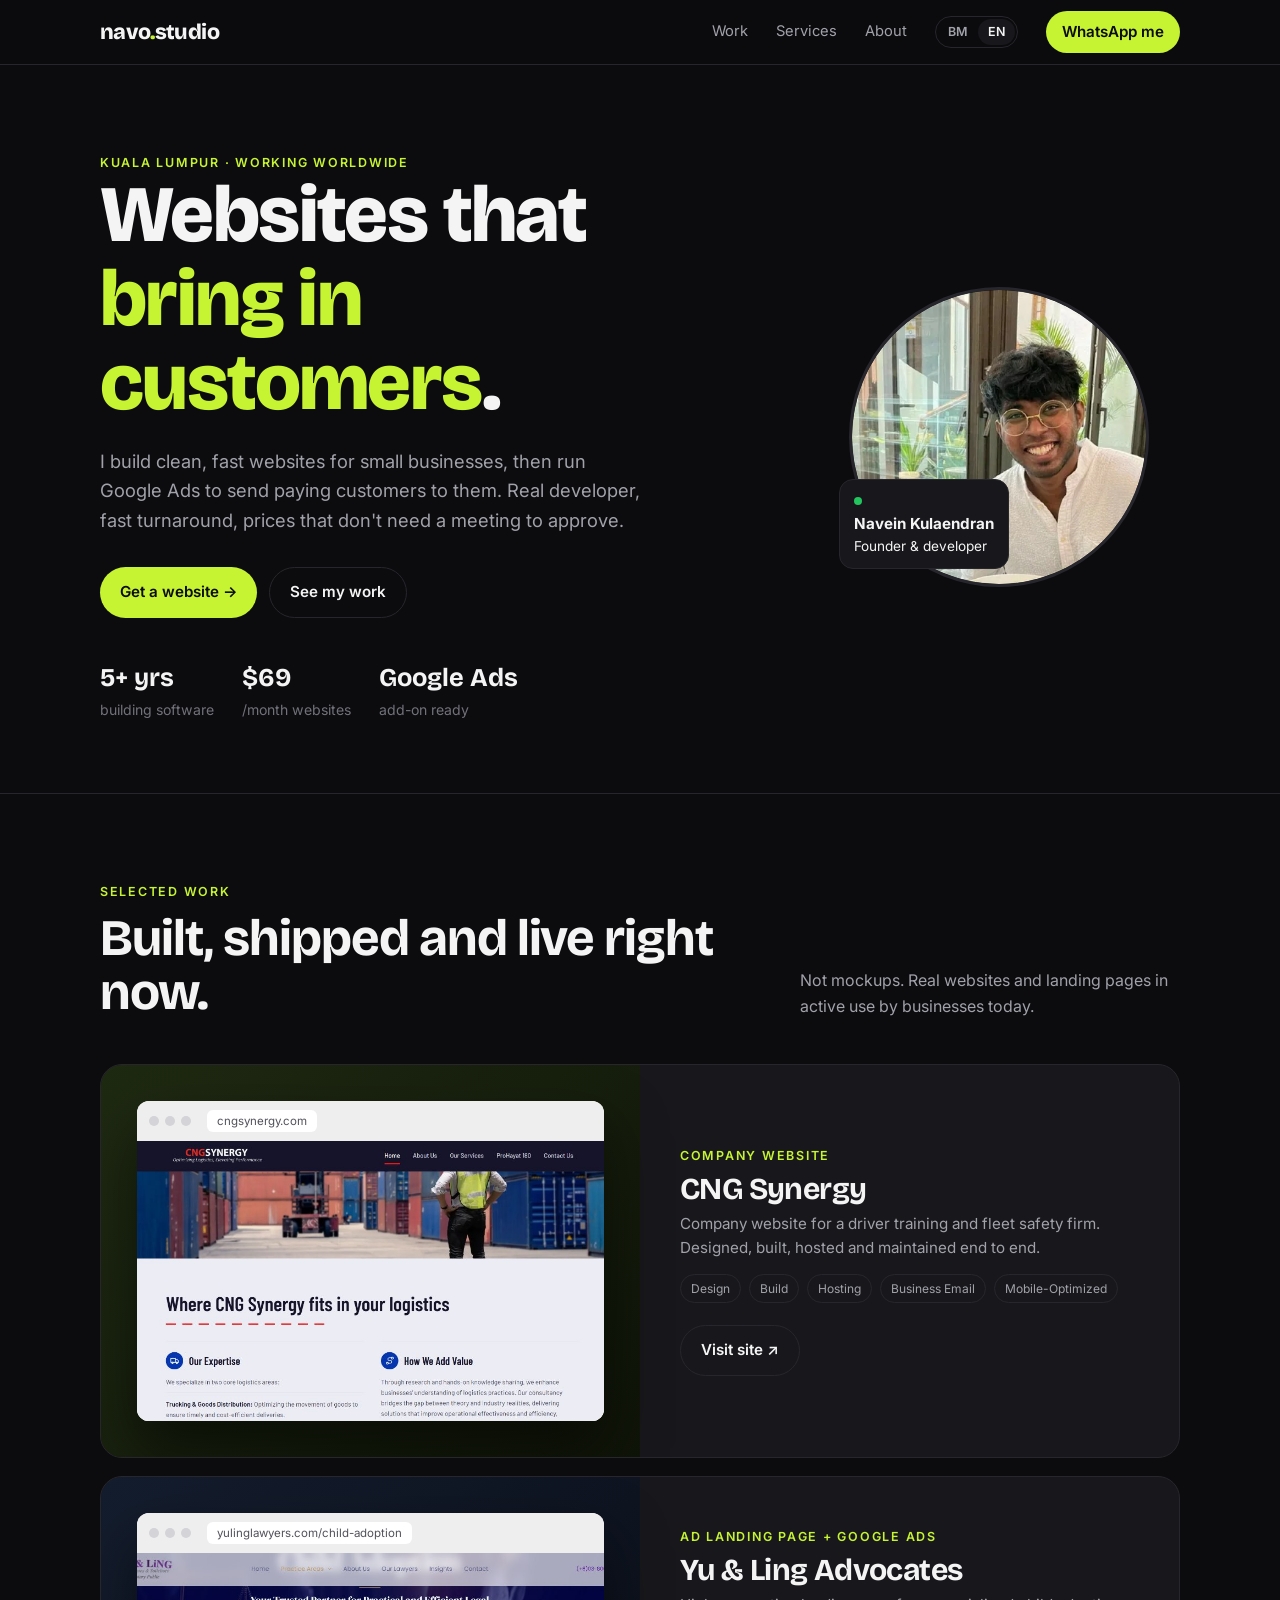
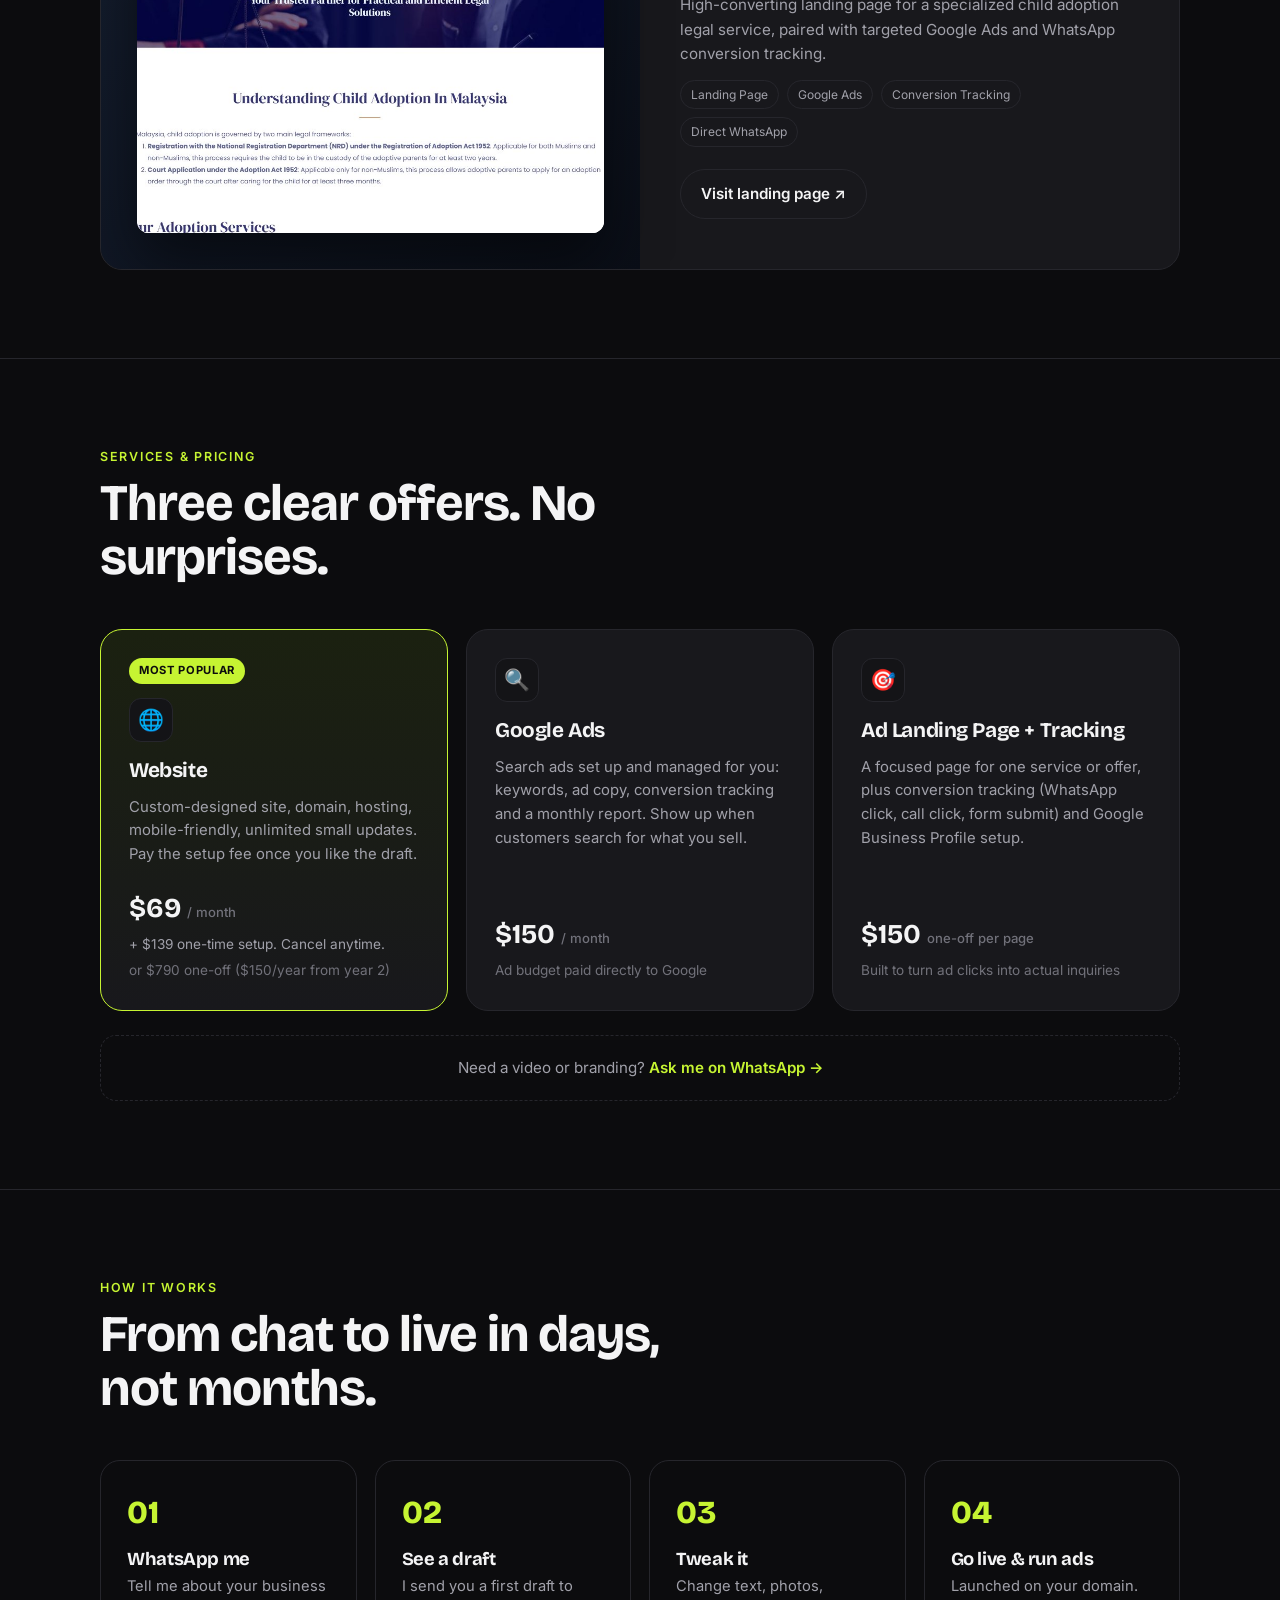
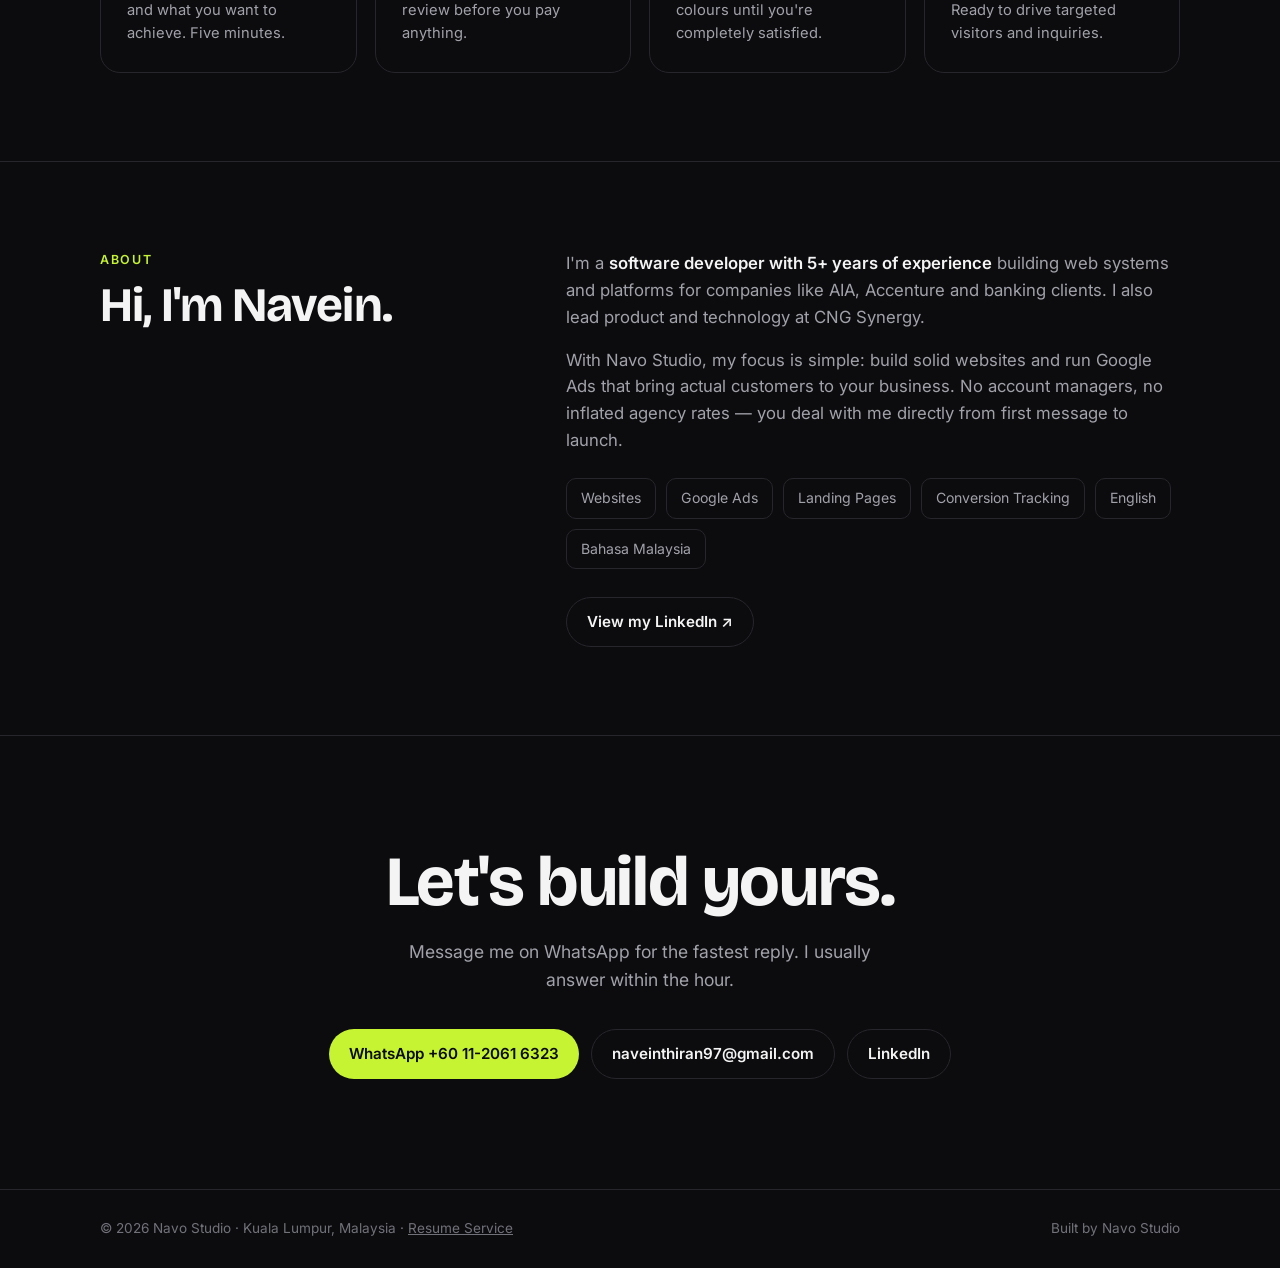
==== commit eeb64be0: "Remove mobile app mentions from portfolio and services" ====
--- a/en/index.html
+++ b/en/index.html
@@ -87,16 +87,6 @@
         <a href="https://www.yulinglawyers.com/child-adoption/" target="_blank" rel="noopener" class="btn btn-ghost">Visit landing page ↗</a>
       </div>
     </div>
-
-    <div class="card w-cred">
-      <div class="body">
-        <div>
-          <div class="eyebrow">Credibility Proof · Mobile App</div>
-          <p><strong>ProHayat 180</strong> — A full-featured fleet safety training app I built across iOS, Android & Web. Live on the App Store & Google Play.</p>
-        </div>
-        <div class="chips"><span class="chip">iOS</span><span class="chip">Android</span><span class="chip">Web</span><span class="chip">Live App</span></div>
-      </div>
-    </div>
   </div>
 </div></section>
 
@@ -127,7 +117,7 @@
     </div>
   </div>
   <div class="svc-extra">
-    Need an app, video or branding? <a href="https://wa.me/601120616323?text=Hi%20Navein%2C%20I%20have%20a%20question%20about%20an%20app%2C%20video%20or%20branding" target="_blank" rel="noopener">Ask me on WhatsApp →</a>
+    Need a video or branding? <a href="https://wa.me/601120616323?text=Hi%20Navein%2C%20I%20have%20a%20question%20about%20a%20video%20or%20branding" target="_blank" rel="noopener">Ask me on WhatsApp →</a>
   </div>
 </div></section>
 
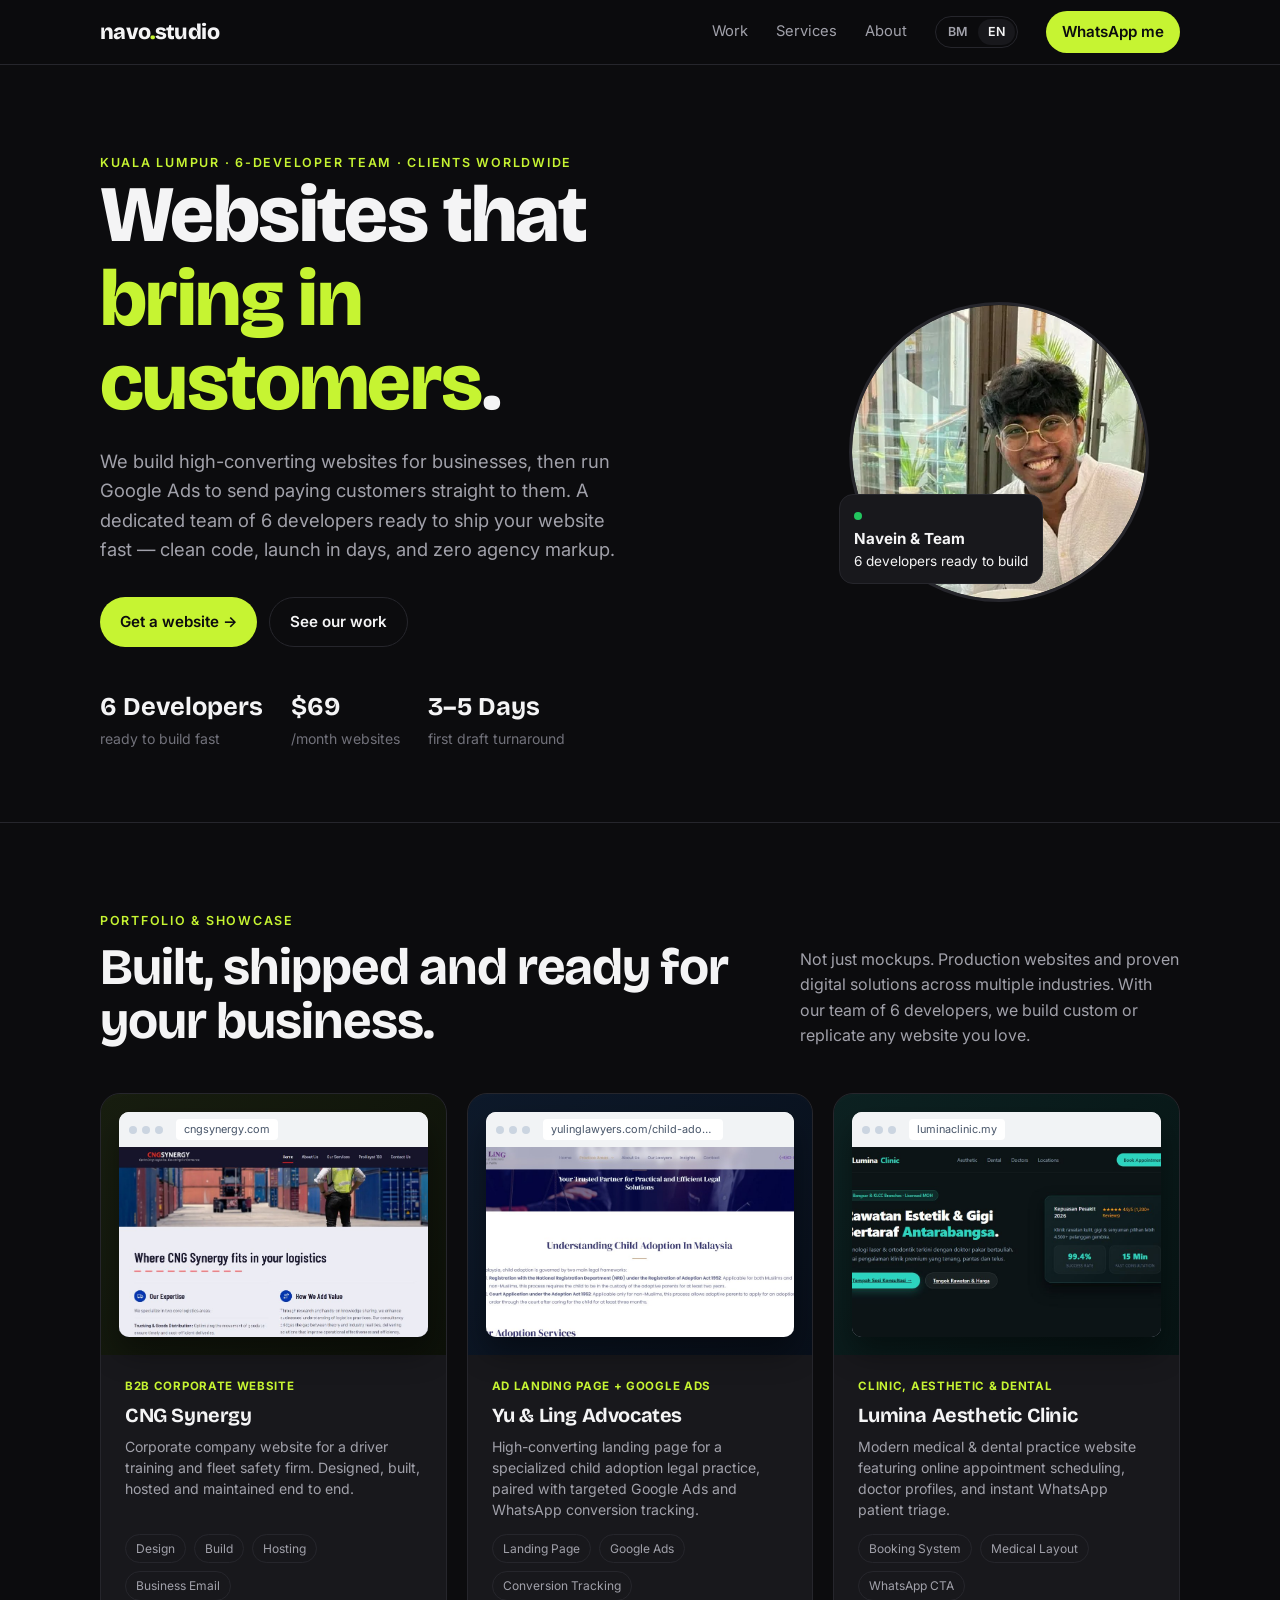
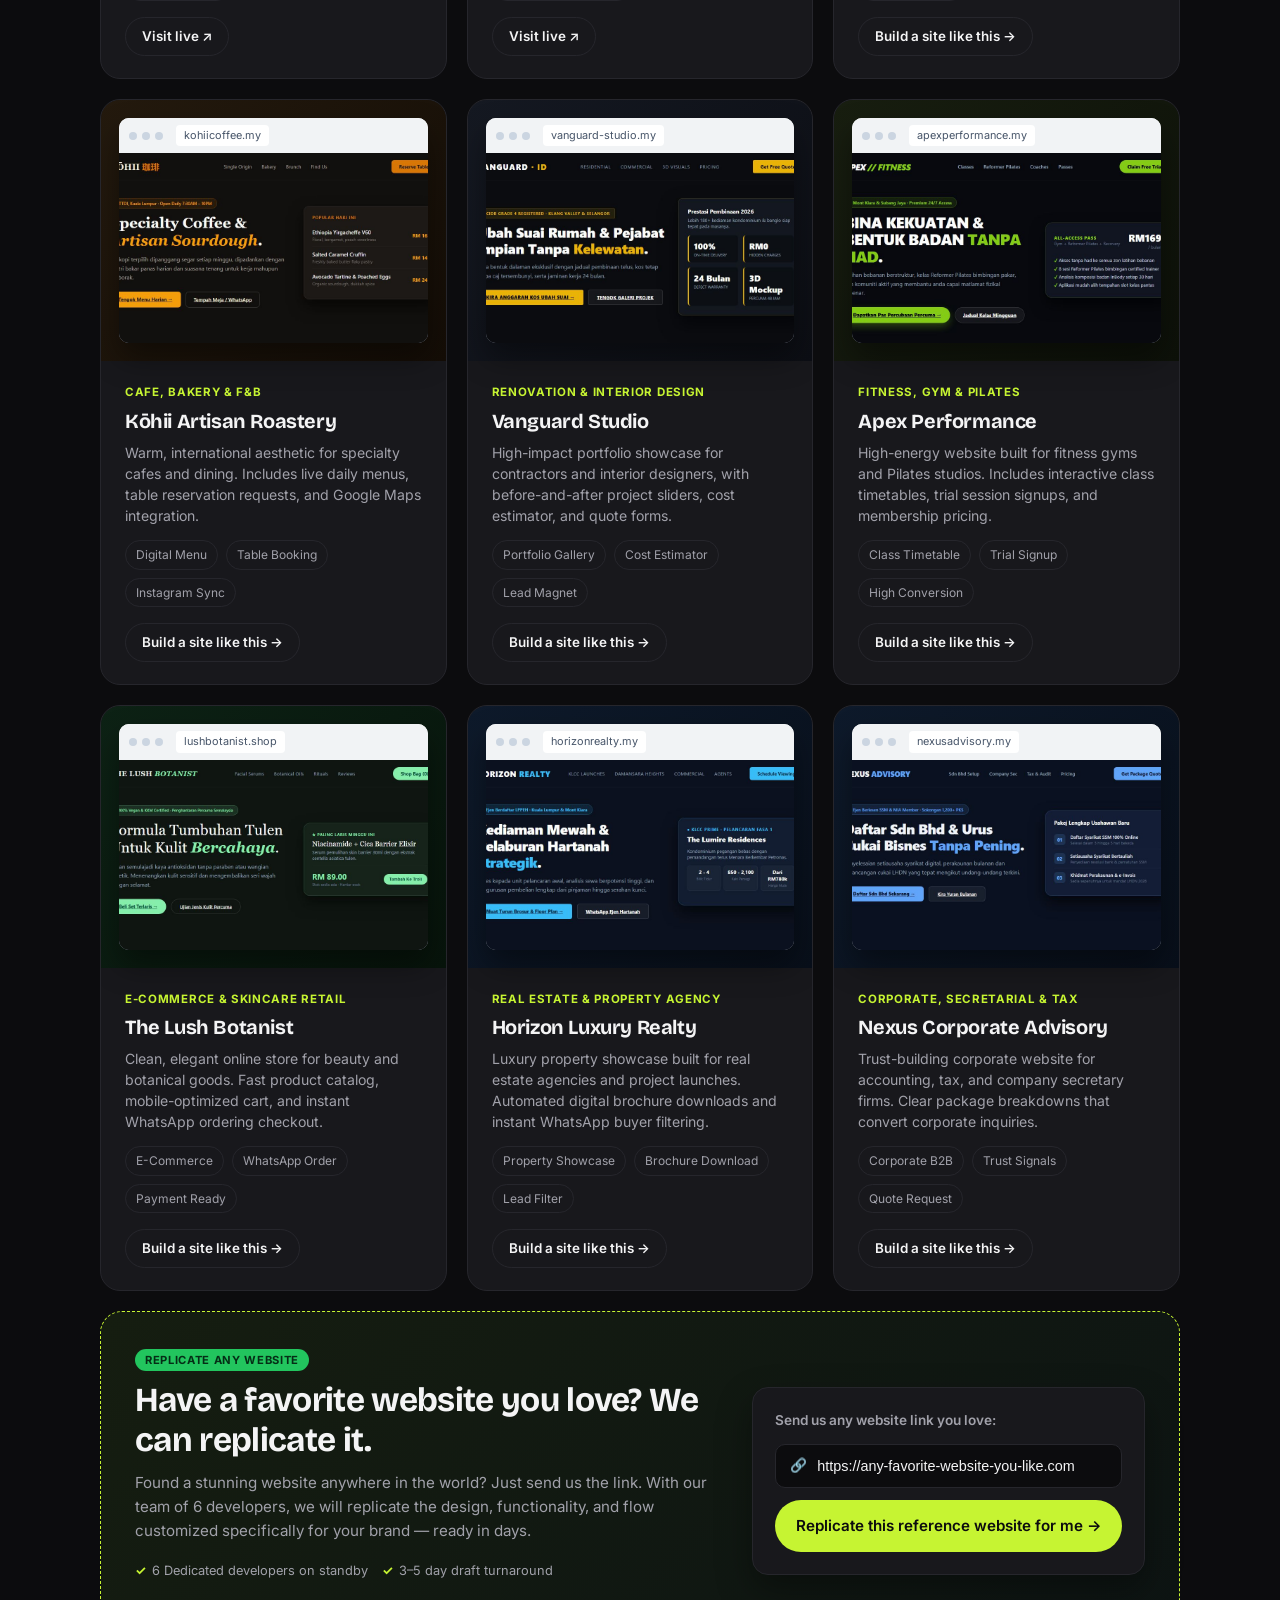
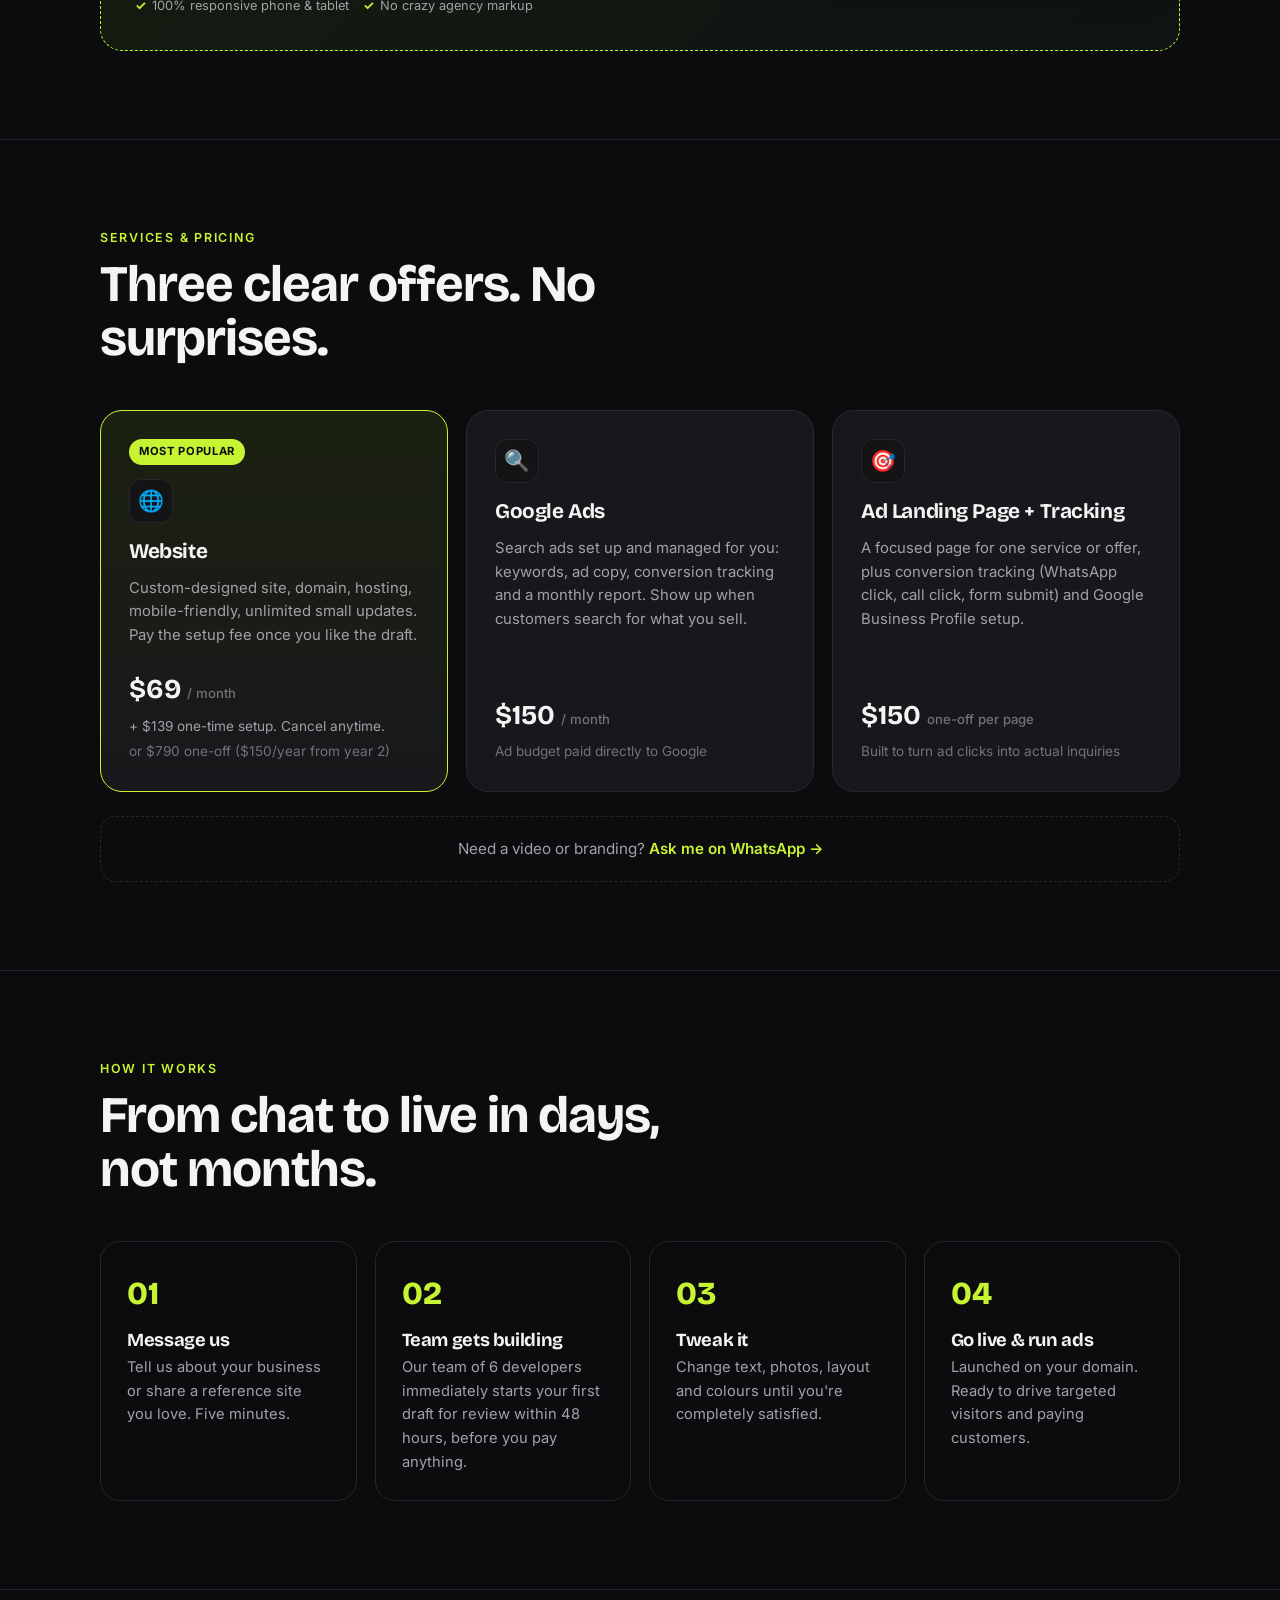
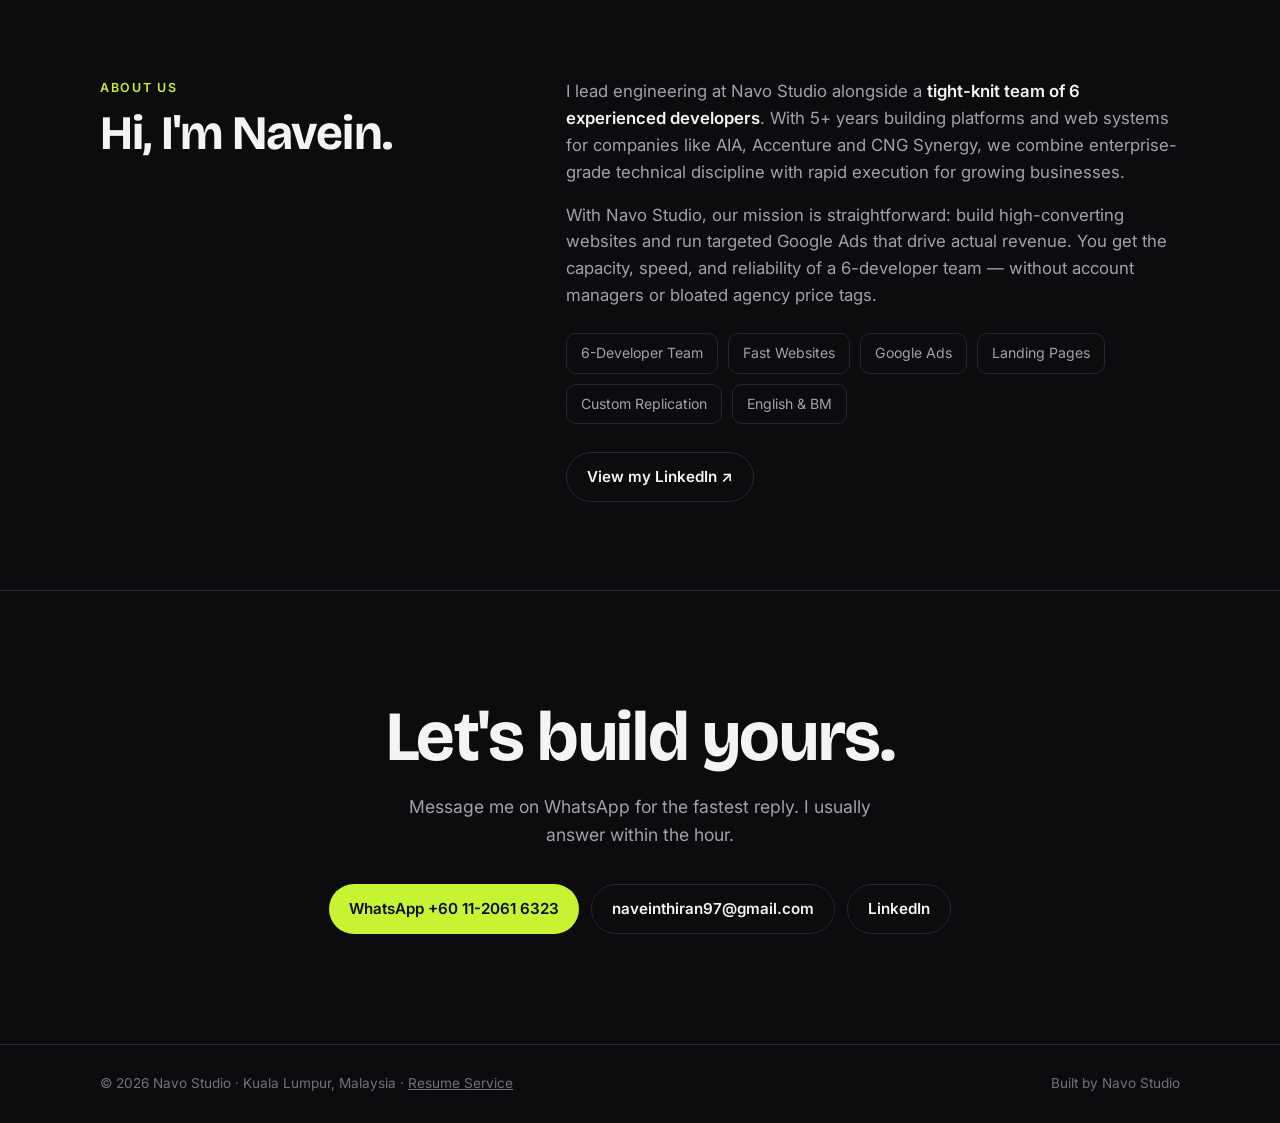
==== commit 74258e6b: "Expand showcase to 9 industry websites with replication offer and 6-developer team messaging" ====
--- a/en/index.html
+++ b/en/index.html
@@ -35,56 +35,186 @@
 
 <header class="hero"><div class="wrap">
   <div>
-    <div class="eyebrow">Kuala Lumpur · Working worldwide</div>
+    <div class="eyebrow">Kuala Lumpur · 6-Developer Team · Clients worldwide</div>
     <h1>Websites that <em>bring in customers</em>.</h1>
-    <p class="lead">I build clean, fast websites for small businesses, then run Google Ads to send paying customers to them. Real developer, fast turnaround, prices that don't need a meeting to approve.</p>
+    <p class="lead">We build high-converting websites for businesses, then run Google Ads to send paying customers straight to them. A dedicated team of 6 developers ready to ship your website fast — clean code, launch in days, and zero agency markup.</p>
     <div class="ctas">
       <a href="https://wa.me/601120616323?text=Hi%20Navein%2C%20I%20need%20a%20website" class="btn btn-accent" target="_blank" rel="noopener">Get a website →</a>
-      <a href="#work" class="btn btn-ghost">See my work</a>
+      <a href="#work" class="btn btn-ghost">See our work</a>
     </div>
     <div class="meta">
-      <div><b>5+ yrs</b>building software</div>
+      <div><b>6 Developers</b>ready to build fast</div>
       <div><b class="price" data-myr="RM149" data-usd="$69">RM149</b>/month websites</div>
-      <div><b>Google Ads</b>add-on ready</div>
+      <div><b>3–5 Days</b>first draft turnaround</div>
     </div>
   </div>
   <div class="me">
     <img src="../assets/me.webp" alt="Navein Kulaendran, founder of Navo Studio" width="300" height="300">
-    <div class="tag"><span class="dot"></span><b>Navein Kulaendran</b>Founder & developer</div>
+    <div class="tag"><span class="dot"></span><b>Navein & Team</b>6 developers ready to build</div>
   </div>
 </div></header>
 
 <section id="work"><div class="wrap">
   <div class="head">
-    <div><div class="eyebrow">Selected work</div><h2>Built, shipped and live right now.</h2></div>
-    <p>Not mockups. Real websites and landing pages in active use by businesses today.</p>
+    <div><div class="eyebrow">Portfolio & Showcase</div><h2>Built, shipped and ready for your business.</h2></div>
+    <p>Not just mockups. Production websites and proven digital solutions across multiple industries. With our team of 6 developers, we build custom or replicate any website you love.</p>
   </div>
   <div class="work-grid">
-    <div class="card w-site">
+    <!-- 1. CNG Synergy -->
+    <div class="w-card">
       <div class="shot"><div class="browser">
         <div class="bar"><i></i><i></i><i></i><span>cngsynergy.com</span></div>
         <div class="frame"><img src="../assets/cngsynergy.jpg" alt="CNG Synergy website" loading="lazy"></div>
       </div></div>
       <div class="body">
-        <div class="eyebrow">Company Website</div>
-        <h3 style="font-size:1.9rem;margin-top:8px">CNG Synergy</h3>
-        <p>Company website for a driver training and fleet safety firm. Designed, built, hosted and maintained end to end.</p>
-        <div class="chips"><span class="chip">Design</span><span class="chip">Build</span><span class="chip">Hosting</span><span class="chip">Business Email</span><span class="chip">Mobile-Optimized</span></div>
-        <a href="https://cngsynergy.com" target="_blank" rel="noopener" class="btn btn-ghost">Visit site ↗</a>
-      </div>
-    </div>
-
-    <div class="card w-site w-ad">
-      <div class="shot"><div class="browser">
+        <div class="eyebrow">B2B Corporate Website</div>
+        <h3>CNG Synergy</h3>
+        <p>Corporate company website for a driver training and fleet safety firm. Designed, built, hosted and maintained end to end.</p>
+        <div class="chips"><span class="chip">Design</span><span class="chip">Build</span><span class="chip">Hosting</span><span class="chip">Business Email</span></div>
+        <a href="https://cngsynergy.com" target="_blank" rel="noopener" class="btn btn-ghost">Visit live ↗</a>
+      </div>
+    </div>
+
+    <!-- 2. Yu & Ling Advocates -->
+    <div class="w-card">
+      <div class="shot shot-blue"><div class="browser">
         <div class="bar"><i></i><i></i><i></i><span>yulinglawyers.com/child-adoption</span></div>
         <div class="frame"><img src="../assets/yuling.jpg" alt="Yu & Ling Advocates landing page" loading="lazy"></div>
       </div></div>
       <div class="body">
         <div class="eyebrow">Ad Landing Page + Google Ads</div>
-        <h3 style="font-size:1.9rem;margin-top:8px">Yu & Ling Advocates</h3>
-        <p>High-converting landing page for a specialized child adoption legal service, paired with targeted Google Ads and WhatsApp conversion tracking.</p>
-        <div class="chips"><span class="chip">Landing Page</span><span class="chip">Google Ads</span><span class="chip">Conversion Tracking</span><span class="chip">Direct WhatsApp</span></div>
-        <a href="https://www.yulinglawyers.com/child-adoption/" target="_blank" rel="noopener" class="btn btn-ghost">Visit landing page ↗</a>
+        <h3>Yu & Ling Advocates</h3>
+        <p>High-converting landing page for a specialized child adoption legal practice, paired with targeted Google Ads and WhatsApp conversion tracking.</p>
+        <div class="chips"><span class="chip">Landing Page</span><span class="chip">Google Ads</span><span class="chip">Conversion Tracking</span></div>
+        <a href="https://www.yulinglawyers.com/child-adoption/" target="_blank" rel="noopener" class="btn btn-ghost">Visit live ↗</a>
+      </div>
+    </div>
+
+    <!-- 3. Lumina Clinic -->
+    <div class="w-card">
+      <div class="shot shot-teal"><div class="browser">
+        <div class="bar"><i></i><i></i><i></i><span>luminaclinic.my</span></div>
+        <div class="frame"><img src="../assets/lumina-clinic.jpg" alt="Lumina Clinic website" loading="lazy"></div>
+      </div></div>
+      <div class="body">
+        <div class="eyebrow">Clinic, Aesthetic & Dental</div>
+        <h3>Lumina Aesthetic Clinic</h3>
+        <p>Modern medical & dental practice website featuring online appointment scheduling, doctor profiles, and instant WhatsApp patient triage.</p>
+        <div class="chips"><span class="chip">Booking System</span><span class="chip">Medical Layout</span><span class="chip">WhatsApp CTA</span></div>
+        <a href="https://wa.me/601120616323?text=Hi%20Navein%2C%20I%27m%20interested%20in%20a%20clinic%20%2F%20medical%20website%20like%20Lumina" target="_blank" rel="noopener" class="btn btn-ghost">Build a site like this →</a>
+      </div>
+    </div>
+
+    <!-- 4. Kohii Roastery -->
+    <div class="w-card">
+      <div class="shot shot-amber"><div class="browser">
+        <div class="bar"><i></i><i></i><i></i><span>kohiicoffee.my</span></div>
+        <div class="frame"><img src="../assets/kohii-cafe.jpg" alt="Kohii Cafe website" loading="lazy"></div>
+      </div></div>
+      <div class="body">
+        <div class="eyebrow">Cafe, Bakery & F&B</div>
+        <h3>Kōhii Artisan Roastery</h3>
+        <p>Warm, international aesthetic for specialty cafes and dining. Includes live daily menus, table reservation requests, and Google Maps integration.</p>
+        <div class="chips"><span class="chip">Digital Menu</span><span class="chip">Table Booking</span><span class="chip">Instagram Sync</span></div>
+        <a href="https://wa.me/601120616323?text=Hi%20Navein%2C%20I%27m%20interested%20in%20a%20cafe%20%2F%20dining%20website%20like%20Kohii" target="_blank" rel="noopener" class="btn btn-ghost">Build a site like this →</a>
+      </div>
+    </div>
+
+    <!-- 5. Vanguard Renovation -->
+    <div class="w-card">
+      <div class="shot shot-slate"><div class="browser">
+        <div class="bar"><i></i><i></i><i></i><span>vanguard-studio.my</span></div>
+        <div class="frame"><img src="../assets/vanguard-reno.jpg" alt="Vanguard Renovation website" loading="lazy"></div>
+      </div></div>
+      <div class="body">
+        <div class="eyebrow">Renovation & Interior Design</div>
+        <h3>Vanguard Studio</h3>
+        <p>High-impact portfolio showcase for contractors and interior designers, with before-and-after project sliders, cost estimator, and quote forms.</p>
+        <div class="chips"><span class="chip">Portfolio Gallery</span><span class="chip">Cost Estimator</span><span class="chip">Lead Magnet</span></div>
+        <a href="https://wa.me/601120616323?text=Hi%20Navein%2C%20I%27m%20interested%20in%20a%20renovation%20%2F%20interior%20site%20like%20Vanguard" target="_blank" rel="noopener" class="btn btn-ghost">Build a site like this →</a>
+      </div>
+    </div>
+
+    <!-- 6. Apex Gym -->
+    <div class="w-card">
+      <div class="shot"><div class="browser">
+        <div class="bar"><i></i><i></i><i></i><span>apexperformance.my</span></div>
+        <div class="frame"><img src="../assets/apex-gym.jpg" alt="Apex Gym website" loading="lazy"></div>
+      </div></div>
+      <div class="body">
+        <div class="eyebrow">Fitness, Gym & Pilates</div>
+        <h3>Apex Performance</h3>
+        <p>High-energy website built for fitness gyms and Pilates studios. Includes interactive class timetables, trial session signups, and membership pricing.</p>
+        <div class="chips"><span class="chip">Class Timetable</span><span class="chip">Trial Signup</span><span class="chip">High Conversion</span></div>
+        <a href="https://wa.me/601120616323?text=Hi%20Navein%2C%20I%27m%20interested%20in%20a%20fitness%20%2F%20gym%20site%20like%20Apex" target="_blank" rel="noopener" class="btn btn-ghost">Build a site like this →</a>
+      </div>
+    </div>
+
+    <!-- 7. The Lush Botanist -->
+    <div class="w-card">
+      <div class="shot shot-emerald"><div class="browser">
+        <div class="bar"><i></i><i></i><i></i><span>lushbotanist.shop</span></div>
+        <div class="frame"><img src="../assets/lush-botanist.jpg" alt="Lush Botanist website" loading="lazy"></div>
+      </div></div>
+      <div class="body">
+        <div class="eyebrow">E-Commerce & Skincare Retail</div>
+        <h3>The Lush Botanist</h3>
+        <p>Clean, elegant online store for beauty and botanical goods. Fast product catalog, mobile-optimized cart, and instant WhatsApp ordering checkout.</p>
+        <div class="chips"><span class="chip">E-Commerce</span><span class="chip">WhatsApp Order</span><span class="chip">Payment Ready</span></div>
+        <a href="https://wa.me/601120616323?text=Hi%20Navein%2C%20I%27m%20interested%20in%20an%20e-commerce%20store%20like%20Lush%20Botanist" target="_blank" rel="noopener" class="btn btn-ghost">Build a site like this →</a>
+      </div>
+    </div>
+
+    <!-- 8. Horizon Luxury Realty -->
+    <div class="w-card">
+      <div class="shot shot-blue"><div class="browser">
+        <div class="bar"><i></i><i></i><i></i><span>horizonrealty.my</span></div>
+        <div class="frame"><img src="../assets/horizon-property.jpg" alt="Horizon Property website" loading="lazy"></div>
+      </div></div>
+      <div class="body">
+        <div class="eyebrow">Real Estate & Property Agency</div>
+        <h3>Horizon Luxury Realty</h3>
+        <p>Luxury property showcase built for real estate agencies and project launches. Automated digital brochure downloads and instant WhatsApp buyer filtering.</p>
+        <div class="chips"><span class="chip">Property Showcase</span><span class="chip">Brochure Download</span><span class="chip">Lead Filter</span></div>
+        <a href="https://wa.me/601120616323?text=Hi%20Navein%2C%20I%27m%20interested%20in%20a%20real%20estate%20site%20like%20Horizon" target="_blank" rel="noopener" class="btn btn-ghost">Build a site like this →</a>
+      </div>
+    </div>
+
+    <!-- 9. Nexus Advisory -->
+    <div class="w-card">
+      <div class="shot shot-blue"><div class="browser">
+        <div class="bar"><i></i><i></i><i></i><span>nexusadvisory.my</span></div>
+        <div class="frame"><img src="../assets/nexus-advisory.jpg" alt="Nexus Corporate website" loading="lazy"></div>
+      </div></div>
+      <div class="body">
+        <div class="eyebrow">Corporate, Secretarial & Tax</div>
+        <h3>Nexus Corporate Advisory</h3>
+        <p>Trust-building corporate website for accounting, tax, and company secretary firms. Clear package breakdowns that convert corporate inquiries.</p>
+        <div class="chips"><span class="chip">Corporate B2B</span><span class="chip">Trust Signals</span><span class="chip">Quote Request</span></div>
+        <a href="https://wa.me/601120616323?text=Hi%20Navein%2C%20I%27m%20interested%20in%20a%20corporate%20advisory%20site%20like%20Nexus" target="_blank" rel="noopener" class="btn btn-ghost">Build a site like this →</a>
+      </div>
+    </div>
+
+    <!-- 10. The Replicate Card -->
+    <div class="w-replicate">
+      <div>
+        <span class="badge" style="background:#22c55e;color:#052e16">Replicate Any Website</span>
+        <h3>Have a favorite website you love? We can replicate it.</h3>
+        <p>Found a stunning website anywhere in the world? Just send us the link. With our team of 6 developers, we will replicate the design, functionality, and flow customized specifically for your brand — ready in days.</p>
+        <div class="rep-features">
+          <span><b>✓</b> 6 Dedicated developers on standby</span>
+          <span><b>✓</b> 3–5 day draft turnaround</span>
+          <span><b>✓</b> 100% responsive phone & tablet</span>
+          <span><b>✓</b> No crazy agency markup</span>
+        </div>
+      </div>
+      <div class="rep-box">
+        <div style="font-size:.85rem;color:var(--mute);font-weight:600">Send us any website link you love:</div>
+        <div class="rep-input-wrap">
+          <span>🔗</span>
+          <input type="text" class="rep-input" value="https://any-favorite-website-you-like.com" readonly aria-label="Reference website link">
+        </div>
+        <a href="https://wa.me/601120616323?text=Hi%20Navein%2C%20I%20have%20a%20reference%20website%20I%20want%20to%20replicate%20for%20my%20business" target="_blank" rel="noopener" class="btn btn-accent" style="text-align:center;justify-content:center;padding:14px 20px">Replicate this reference website for me →</a>
       </div>
     </div>
   </div>
@@ -124,19 +254,19 @@
 <section><div class="wrap">
   <div class="head"><div><div class="eyebrow">How it works</div><h2>From chat to live in days, not months.</h2></div></div>
   <div class="steps">
-    <div class="step"><h3>WhatsApp me</h3><p>Tell me about your business and what you want to achieve. Five minutes.</p></div>
-    <div class="step"><h3>See a draft</h3><p>I send you a first draft to review before you pay anything.</p></div>
-    <div class="step"><h3>Tweak it</h3><p>Change text, photos, colours until you're completely satisfied.</p></div>
-    <div class="step"><h3>Go live & run ads</h3><p>Launched on your domain. Ready to drive targeted visitors and inquiries.</p></div>
+    <div class="step"><h3>Message us</h3><p>Tell us about your business or share a reference site you love. Five minutes.</p></div>
+    <div class="step"><h3>Team gets building</h3><p>Our team of 6 developers immediately starts your first draft for review within 48 hours, before you pay anything.</p></div>
+    <div class="step"><h3>Tweak it</h3><p>Change text, photos, layout and colours until you're completely satisfied.</p></div>
+    <div class="step"><h3>Go live & run ads</h3><p>Launched on your domain. Ready to drive targeted visitors and paying customers.</p></div>
   </div>
 </div></section>
 
 <section id="about"><div class="wrap about">
-  <div><div class="eyebrow">About</div><h2 style="font-size:clamp(2rem,4.4vw,3rem);margin-top:10px">Hi, I'm Navein.</h2></div>
+  <div><div class="eyebrow">About us</div><h2 style="font-size:clamp(2rem,4.4vw,3rem);margin-top:10px">Hi, I'm Navein.</h2></div>
   <div>
-    <p>I'm a <b>software developer with 5+ years of experience</b> building web systems and platforms for companies like AIA, Accenture and banking clients. I also lead product and technology at CNG Synergy.</p>
-    <p>With Navo Studio, my focus is simple: build solid websites and run Google Ads that bring actual customers to your business. No account managers, no inflated agency rates — you deal with me directly from first message to launch.</p>
-    <div class="logos"><span>Websites</span><span>Google Ads</span><span>Landing Pages</span><span>Conversion Tracking</span><span>English</span><span>Bahasa Malaysia</span></div>
+    <p>I lead engineering at Navo Studio alongside a <b>tight-knit team of 6 experienced developers</b>. With 5+ years building platforms and web systems for companies like AIA, Accenture and CNG Synergy, we combine enterprise-grade technical discipline with rapid execution for growing businesses.</p>
+    <p>With Navo Studio, our mission is straightforward: build high-converting websites and run targeted Google Ads that drive actual revenue. You get the capacity, speed, and reliability of a 6-developer team — without account managers or bloated agency price tags.</p>
+    <div class="logos"><span>6-Developer Team</span><span>Fast Websites</span><span>Google Ads</span><span>Landing Pages</span><span>Custom Replication</span><span>English & BM</span></div>
     <div style="margin-top:28px"><a href="https://www.linkedin.com/in/naveinthiran97" target="_blank" rel="noopener" class="btn btn-ghost">View my LinkedIn ↗</a></div>
   </div>
 </div></section>
--- a/assets/site.css
+++ b/assets/site.css
@@ -50,25 +50,55 @@
 .head p{color:var(--mute);max-width:380px}
 
 /* work */
-.work-grid{display:grid;grid-template-columns:repeat(6,1fr);gap:18px}
+.work-grid{display:grid;grid-template-columns:repeat(3,1fr);gap:20px}
 .card{background:var(--card);border:1px solid var(--line);border-radius:22px;overflow:hidden}
 .card .body{padding:22px 24px 26px}
 .card h3{font-size:1.4rem;margin-bottom:6px}
 .card p{color:var(--mute);font-size:.95rem}
 .chips{display:flex;gap:8px;flex-wrap:wrap;margin-top:14px}
 .chip{font-size:.75rem;padding:4px 10px;border-radius:999px;border:1px solid var(--line);color:var(--mute)}
-.w-site{grid-column:span 6;display:grid;grid-template-columns:1fr 1fr}
-.w-site .shot{background:linear-gradient(135deg,#1f2a12,#0f1408);display:flex;align-items:center;justify-content:center;padding:36px;min-height:280px}
-.browser{width:100%;background:#fff;border-radius:12px;overflow:hidden;box-shadow:0 30px 60px rgba(0,0,0,.5)}
-.browser .bar{background:#eee;padding:9px 12px;display:flex;gap:6px;align-items:center}
-.browser .bar i{width:10px;height:10px;border-radius:50%;background:#d4d4d8}
-.browser .bar span{margin-left:10px;font-size:.72rem;color:#52525b;background:#fff;border-radius:6px;padding:2px 10px}
-.browser .frame{position:relative;height:280px;overflow:hidden;background:#fafafa}
-.browser .frame img{width:100%;height:100%;object-fit:cover;object-position:top}
-.browser iframe{width:200%;height:560px;border:0;transform:scale(.5);transform-origin:0 0;margin-bottom:-280px;pointer-events:none}
-.w-site .body{display:flex;flex-direction:column;justify-content:center;padding:40px}
-.w-site .body a{margin-top:22px;align-self:flex-start}
-.w-site.w-ad .shot{background:linear-gradient(135deg,#141d2e,#0a0e17)}
+
+/* showcase card */
+.w-card{display:flex;flex-direction:column;border:1px solid var(--line);background:var(--card);border-radius:20px;overflow:hidden;transition:border-color .2s,transform .2s}
+.w-card:hover{border-color:var(--accent);transform:translateY(-2px)}
+.w-card .shot{background:linear-gradient(135deg,#181e10,#0d1109);padding:18px;display:flex;align-items:center;justify-content:center}
+.w-card .shot-blue{background:linear-gradient(135deg,#0e1a2b,#080f1a)}
+.w-card .shot-teal{background:linear-gradient(135deg,#0d2222,#071414)}
+.w-card .shot-amber{background:linear-gradient(135deg,#241a0e,#140d06)}
+.w-card .shot-slate{background:linear-gradient(135deg,#151922,#0c0e14)}
+.w-card .shot-emerald{background:linear-gradient(135deg,#0d2215,#07140b)}
+.w-card .browser{width:100%;background:#fff;border-radius:10px;overflow:hidden;box-shadow:0 15px 30px rgba(0,0,0,.4)}
+.w-card .browser .bar{background:#f1f3f5;padding:7px 10px;display:flex;gap:5px;align-items:center}
+.w-card .browser .bar i{width:8px;height:8px;border-radius:50%;background:#cbd5e1}
+.w-card .browser .bar span{margin-left:8px;font-size:.68rem;color:#475569;background:#fff;border-radius:4px;padding:2px 8px;max-width:180px;overflow:hidden;text-overflow:ellipsis;white-space:nowrap}
+.w-card .browser .frame{position:relative;height:190px;overflow:hidden;background:#0f172a}
+.w-card .browser .frame img{width:100%;height:100%;object-fit:cover;object-position:top;display:block}
+.w-card .body{padding:22px 24px;display:flex;flex-direction:column;flex:1}
+.w-card .eyebrow{font-size:.72rem;letter-spacing:.06em;text-transform:uppercase;color:var(--accent);font-weight:700}
+.w-card h3{font-size:1.25rem;margin:6px 0 8px;line-height:1.3}
+.w-card p{color:var(--mute);font-size:.88rem;line-height:1.5;margin-bottom:14px;flex:1}
+.w-card .chips{margin-top:auto;margin-bottom:16px}
+.w-card .btn{align-self:flex-start;font-size:.84rem;padding:8px 16px}
+
+/* replication card */
+.w-replicate{grid-column:1/-1;background:linear-gradient(135deg,#151d10,#0d1413);border:1.5px dashed var(--accent);border-radius:22px;padding:34px;display:grid;grid-template-columns:1.2fr .8fr;gap:28px;align-items:center}
+.w-replicate h3{font-size:clamp(1.5rem,3vw,2.1rem);margin:8px 0 10px;line-height:1.2}
+.w-replicate p{color:var(--mute);font-size:.95rem;line-height:1.6;margin-bottom:18px}
+.w-replicate .rep-box{background:var(--card);border:1px solid var(--line);border-radius:16px;padding:22px;display:flex;flex-direction:column;gap:12px;box-shadow:0 15px 35px rgba(0,0,0,.35)}
+.w-replicate .rep-input-wrap{display:flex;gap:10px;background:var(--bg);border:1px solid var(--line);border-radius:10px;padding:10px 14px;align-items:center}
+.w-replicate .rep-input-wrap span{color:var(--dim);font-size:.85rem;white-space:nowrap}
+.w-replicate .rep-input{flex:1;background:transparent;border:0;color:var(--text);font-size:.9rem;outline:none}
+.w-replicate .rep-features{display:flex;gap:14px;flex-wrap:wrap;margin-top:4px}
+.w-replicate .rep-features span{font-size:.8rem;color:var(--mute);display:flex;align-items:center;gap:6px}
+.w-replicate .rep-features span b{color:var(--accent)}
+
+@media(max-width:960px){
+  .work-grid{grid-template-columns:repeat(2,1fr)}
+  .w-replicate{grid-template-columns:1fr;padding:26px}
+}
+@media(max-width:640px){
+  .work-grid{grid-template-columns:1fr}
+}
 .w-cred{grid-column:span 6;background:var(--bg2);border:1px solid var(--line);border-radius:18px}
 .w-cred .body{padding:20px 24px;display:flex;align-items:center;justify-content:space-between;gap:16px;flex-wrap:wrap}
 .w-cred p{color:var(--mute);font-size:.92rem;margin-top:4px}
